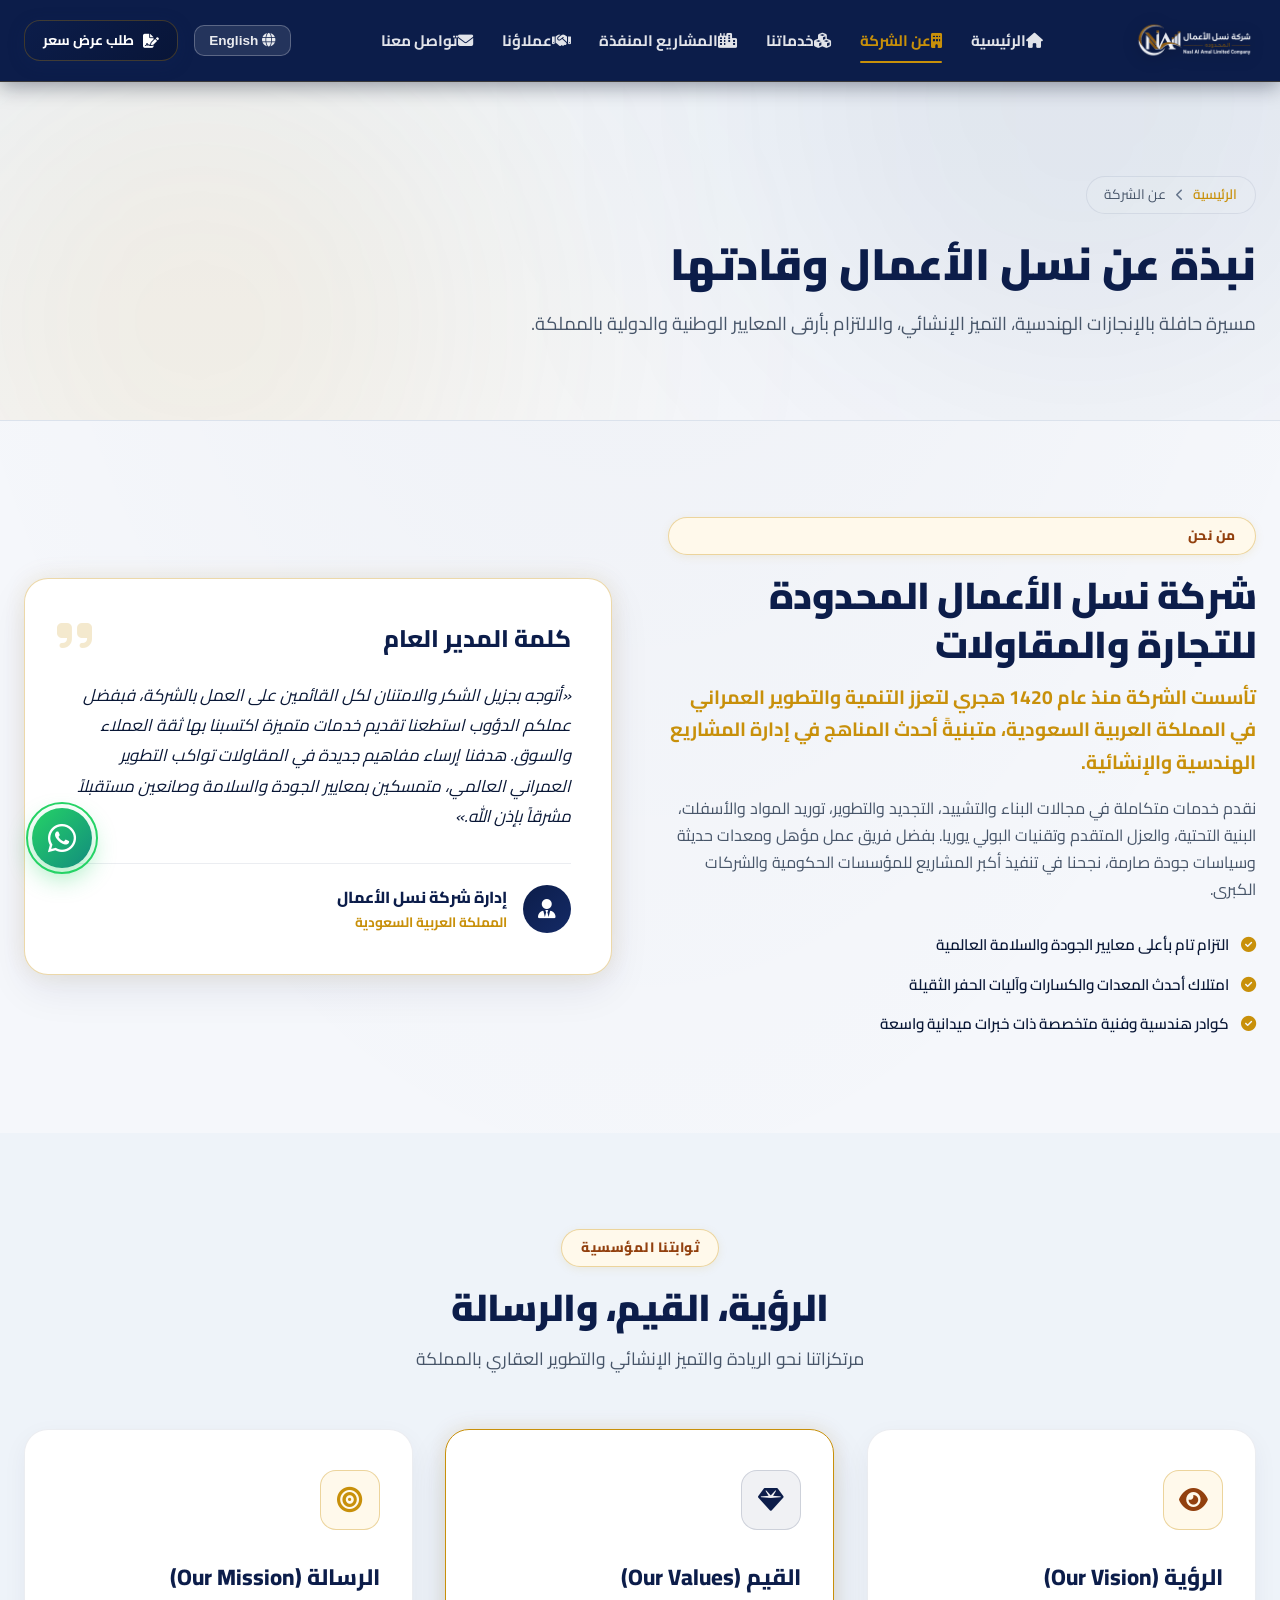
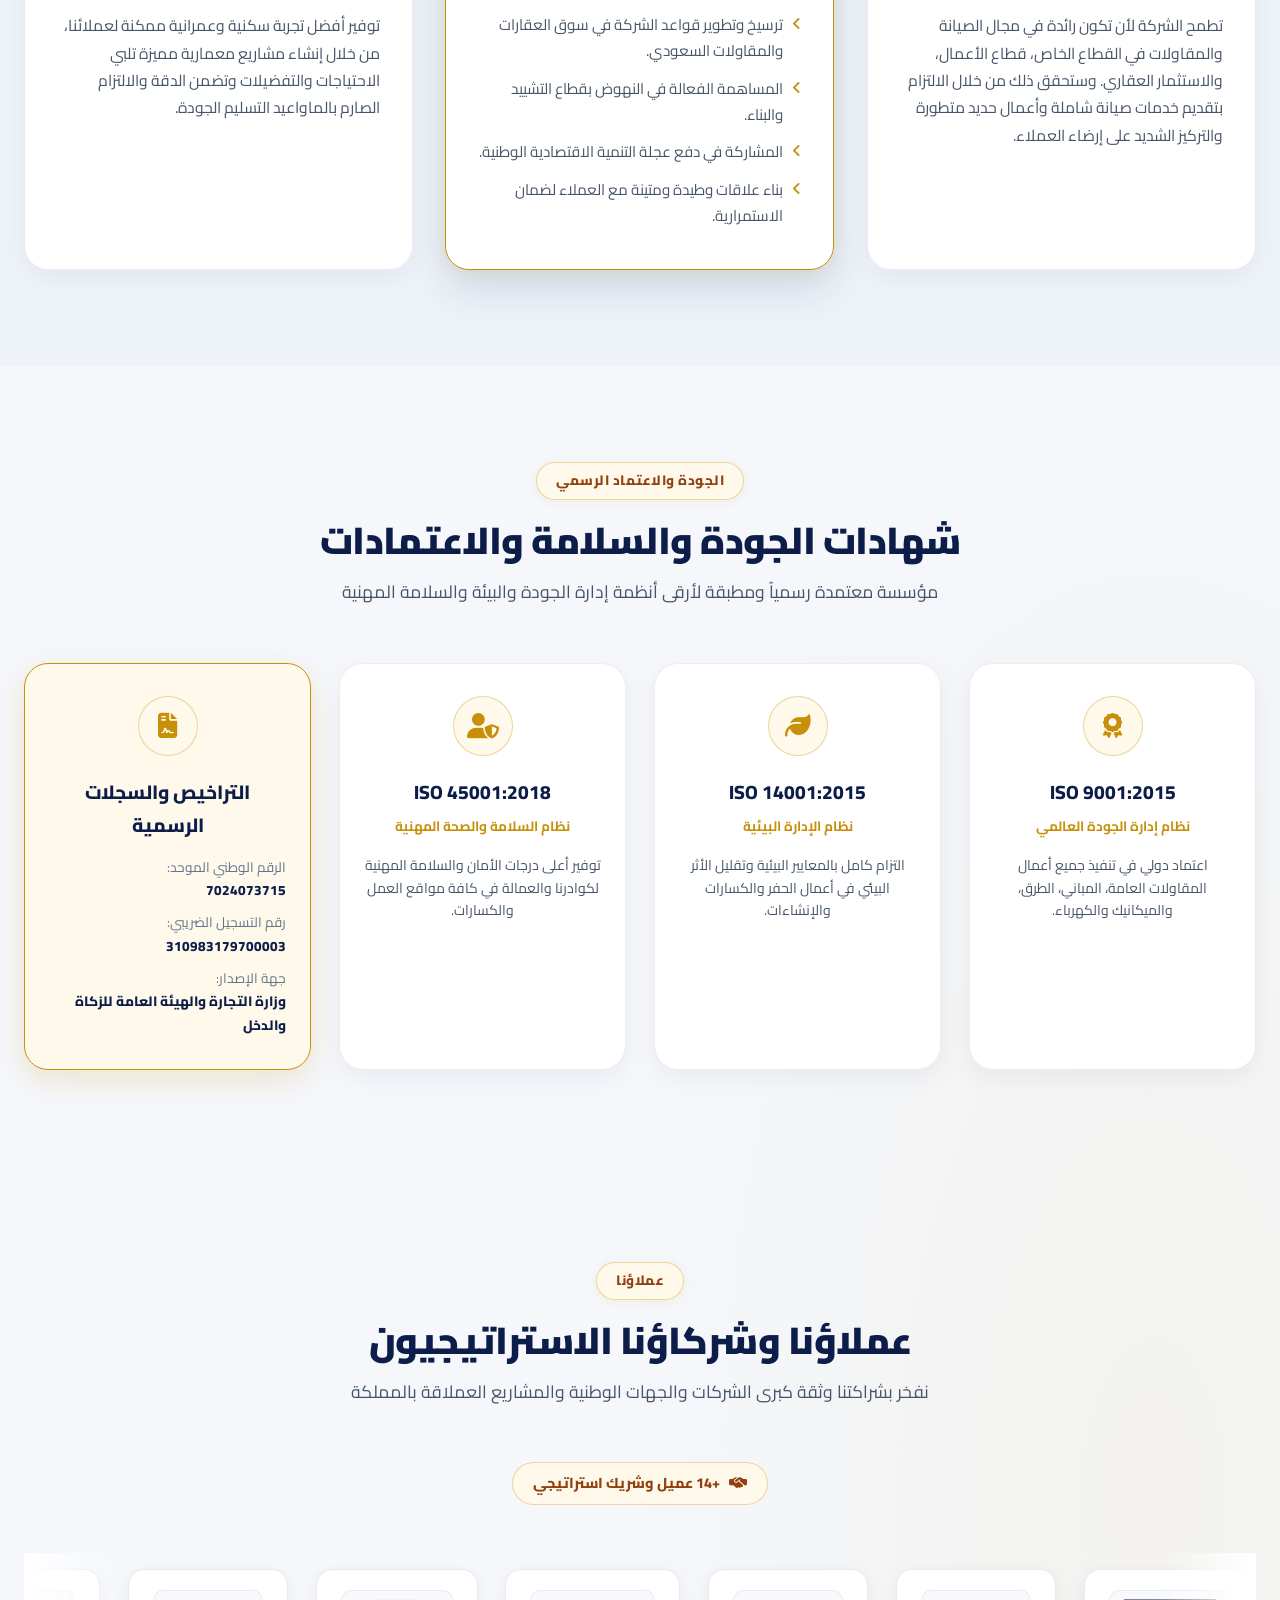
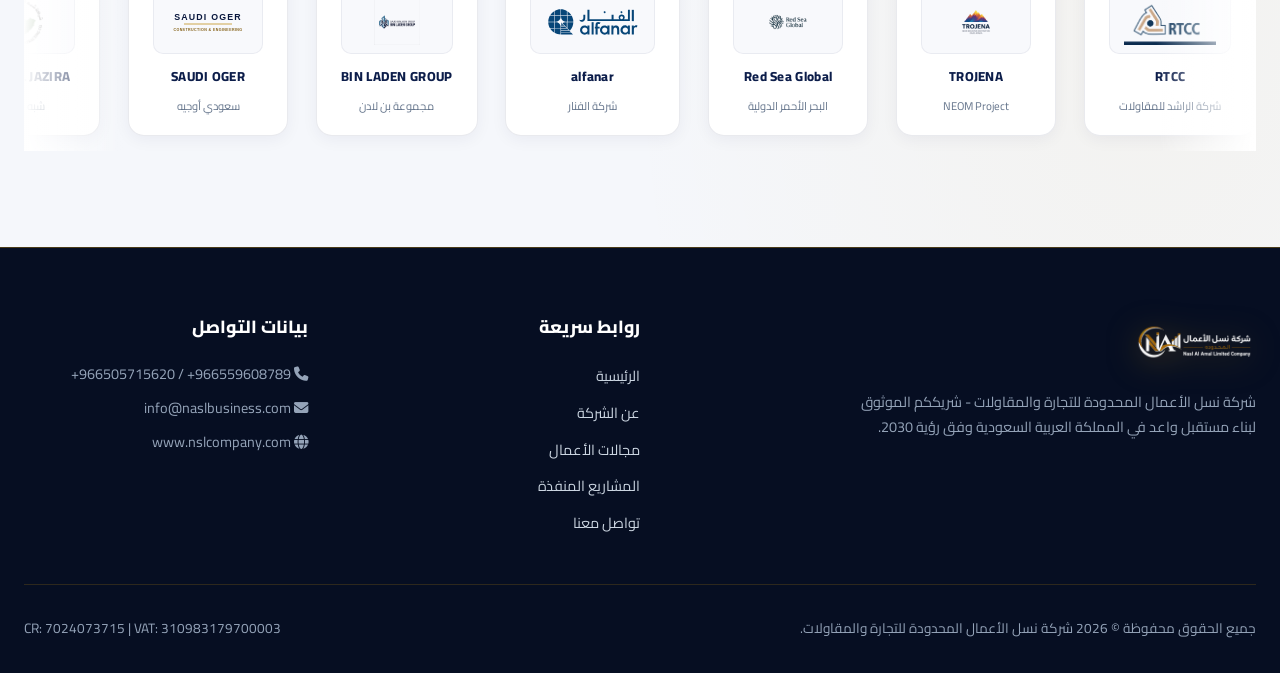
==== about.html @ 1a8807d1 "Fix mobile menu blur issue with crystal-clear high contrast solid Royal Navy theme" ====
﻿<!DOCTYPE html>
<html lang="ar" dir="rtl">
<head>
    <meta charset="UTF-8">
    <meta name="viewport" content="width=device-width, initial-scale=1.0">
    <title>عن الشركة والمدير العام | شركة نسل الأعمال المحدودة للتجارة والمقاولات</title>
    <meta name="description" content="تعرّف على شركة نسل الأعمال المحدودة للتجارة والمقاولات، الرؤية والرسالة والقيم وكلمة المدير العام، والاعتمادات الدولية والتراخيص الرسمية بالمملكة.">
    <meta name="keywords" content="نسل الأعمال, عن الشركة, كلمة المدير العام, رؤية 2030, شهادات الآيزو, مقاولات السعودية">
    
    <!-- Google Fonts -->
    <link rel="preconnect" href="https://fonts.googleapis.com">
    <link rel="preconnect" href="https://fonts.gstatic.com" crossorigin>
    <link href="https://fonts.googleapis.com/css2?family=Cairo:wght@300;400;600;700;800;900&family=Outfit:wght@400;600;700;800&display=swap" rel="stylesheet">
    
    <!-- Custom CSS -->
    <link rel="stylesheet" href="styles.css?v=crisp999">
    
    <!-- FontAwesome for Icons -->
    <link rel="stylesheet" href="https://cdnjs.cloudflare.com/ajax/libs/font-awesome/6.4.0/css/all.min.css">
</head>
<body>

    <!-- Header / Navigation Bar -->
    <header class="site-header" id="header">
        <div class="container nav-container">
            <a href="index.html" class="brand-logo" aria-label="شركة نسل الأعمال المحدودة">
                <img src="logo.png?v=3" alt="شركة نسل الأعمال المحدودة" class="site-logo-img">
            </a>

            <nav class="main-nav" id="mainNav">
                <div class="mobile-nav-header">
                    <div class="mobile-nav-brand">
                        <img src="logo.png?v=3" alt="نسل الأعمال" class="mobile-nav-logo">
                        <div class="mobile-brand-text">
                            <span class="mobile-brand-name">نسل الأعمال</span>
                            <span class="mobile-brand-sub">للتجارة والمقاولات</span>
                        </div>
                    </div>
                    <button class="mobile-nav-close" id="mobileNavClose" aria-label="Close Menu">
                        <i class="fa-solid fa-xmark"></i>
                    </button>
                </div>

                <ul>
                    <li><a href="index.html" class="nav-link"><i class="fa-solid fa-house nav-icon"></i><span class="nav-text" data-ar="الرئيسية" data-en="Home">الرئيسية</span></a></li>
                    <li><a href="about.html" class="nav-link active"><i class="fa-solid fa-building nav-icon"></i><span class="nav-text" data-ar="عن الشركة" data-en="About Us">عن الشركة</span></a></li>
                    <li><a href="services.html" class="nav-link"><i class="fa-solid fa-cubes nav-icon"></i><span class="nav-text" data-ar="خدماتنا" data-en="Services">خدماتنا</span></a></li>
                    <li><a href="projects.html" class="nav-link"><i class="fa-solid fa-city nav-icon"></i><span class="nav-text" data-ar="المشاريع المنفذة" data-en="Projects">المشاريع المنفذة</span></a></li>
                    <li><a href="index.html#partners" class="nav-link"><i class="fa-solid fa-handshake nav-icon"></i><span class="nav-text" data-ar="عملاؤنا" data-en="Our Clients">عملاؤنا</span></a></li>
                    <li><a href="contact.html" class="nav-link"><i class="fa-solid fa-envelope nav-icon"></i><span class="nav-text" data-ar="تواصل معنا" data-en="Contact Us">تواصل معنا</span></a></li>
                </ul>

                <div class="mobile-nav-footer">
                    <a href="contact.html" class="btn btn-gold btn-block btn-glow">
                        <i class="fa-solid fa-file-signature"></i> <span data-ar="طلب عرض سعر" data-en="Request Quote">طلب عرض سعر</span>
                    </a>
                    <div class="mobile-nav-contact">
                        <a href="https://api.whatsapp.com/send?phone=966505715620" target="_blank" rel="noopener noreferrer" dir="ltr">
                            <i class="fa-brands fa-whatsapp"></i> +966505715620
                        </a>
                    </div>
                </div>
            </nav>

            <div class="header-actions">
                <button class="lang-toggle-btn" id="langToggle" aria-label="Toggle Language">
                    <i class="fa-solid me-1 fa-globe"></i> <span id="langText">English</span>
                </button>
                <a href="contact.html" class="btn btn-primary btn-sm btn-glow header-quote-btn" data-ar="طلب عرض سعر" data-en="Request Quote">
                    <i class="fa-solid fa-file-signature"></i> <span>طلب عرض سعر</span>
                </a>
                <button class="mobile-toggle" id="mobileToggle" aria-label="Open Menu">
                    <i class="fa-solid fa-bars"></i>
                </button>
            </div>
        </div>
    </header>

    <!-- Subpage Hero Banner -->
    <section class="page-banner">
        <div class="page-banner-bg">
            <div class="page-banner-glow page-banner-glow-1"></div>
            <div class="page-banner-glow page-banner-glow-2"></div>
        </div>
        <div class="container page-banner-content">
            <div class="breadcrumb">
                <a href="index.html" data-ar="الرئيسية" data-en="Home">الرئيسية</a>
                <span class="breadcrumb-separator"><i class="fa-solid fa-chevron-left"></i></span>
                <span data-ar="عن الشركة" data-en="About Us">عن الشركة</span>
            </div>
            <h1 class="page-title" data-ar="نبذة عن نسل الأعمال وقادتها" data-en="About NASL Business & Leadership">
                نبذة عن نسل الأعمال وقادتها
            </h1>
            <p class="page-subtitle" data-ar="مسيرة حافلة بالإنجازات الهندسية، التميز الإنشائي، والالتزام بأرقى المعايير الوطنية والدولية بالمملكة." data-en="A journey of engineering milestones, structural excellence, and commitment to premier Saudi national standards.">
                مسيرة حافلة بالإنجازات الهندسية، التميز الإنشائي، والالتزام بأرقى المعايير الوطنية والدولية بالمملكة.
            </p>
        </div>
    </section>

    <!-- About Section & GM Word -->
    <section class="about-section section-padding">
        <div class="container">
            <div class="grid-2-col">
                <div class="about-text-content">
                    <div class="section-tag" data-ar="من نحن" data-en="About Us">من نحن</div>
                    <h2 class="section-title" data-ar="شركة نسل الأعمال المحدودة للتجارة والمقاولات" data-en="NASL Business Company for Trading & Contracting Ltd">
                        شركة نسل الأعمال المحدودة للتجارة والمقاولات
                    </h2>
                    <p class="lead-text" data-ar="تأسست الشركة منذ عام 1420 هجري لتعزز التنمية والتطوير العمراني في المملكة العربية السعودية، متبنيةً أحدث المناهج في إدارة المشاريع الهندسية والإنشائية." data-en="Established in 1420 AH (1999 G) to propel urban development across Saudi Arabia, adopting modern methodologies in managing complex engineering and construction projects.">
                        تأسست الشركة منذ عام 1420 هجري لتعزز التنمية والتطوير العمراني في المملكة العربية السعودية، متبنيةً أحدث المناهج في إدارة المشاريع الهندسية والإنشائية.
                    </p>
                    <p class="body-text" data-ar="نقدم خدمات متكاملة في مجالات البناء والتشييد، التجديد والتطوير، توريد المواد والأسفلت، البنية التحتية، والعزل المتقدم وتقنيات البولي يوريا. بفضل فريق عمل مؤهل ومعدات حديثة وسياسات جودة صارمة، نجحنا في تنفيذ أكبر المشاريع للمؤسسات الحكومية والشركات الكبرى." data-en="We provide comprehensive services spanning general contracting, infrastructure development, raw material supply, asphalt and road paving, advanced waterproofing with polyurea, and steel structure installations, powered by highly trained staff and modern equipment.">
                        نقدم خدمات متكاملة في مجالات البناء والتشييد، التجديد والتطوير، توريد المواد والأسفلت، البنية التحتية، والعزل المتقدم وتقنيات البولي يوريا. بفضل فريق عمل مؤهل ومعدات حديثة وسياسات جودة صارمة، نجحنا في تنفيذ أكبر المشاريع للمؤسسات الحكومية والشركات الكبرى.
                    </p>

                    <div class="feature-bullets">
                        <div class="bullet-item">
                            <i class="fa-solid fa-circle-check"></i>
                            <span data-ar="التزام تام بأعلى معايير الجودة والسلامة العالمية" data-en="Uncompromising Commitment to International Quality & Safety">التزام تام بأعلى معايير الجودة والسلامة العالمية</span>
                        </div>
                        <div class="bullet-item">
                            <i class="fa-solid fa-circle-check"></i>
                            <span data-ar="امتلاك أحدث المعدات والكسارات وآليات الحفر الثقيلة" data-en="Owned Fleet of Heavy Equipment & Stone Crushers">امتلاك أحدث المعدات والكسارات وآليات الحفر الثقيلة</span>
                        </div>
                        <div class="bullet-item">
                            <i class="fa-solid fa-circle-check"></i>
                            <span data-ar="كوادر هندسية وفنية متخصصة ذات خبرات ميدانية واسعة" data-en="Specialized Engineering & Technical Personnel">كوادر هندسية وفنية متخصصة ذات خبرات ميدانية واسعة</span>
                        </div>
                    </div>
                </div>

                <!-- General Manager Quote Card -->
                <div class="gm-card-wrapper">
                    <div class="gm-card">
                        <div class="quote-icon"><i class="fa-solid fa-quote-right"></i></div>
                        <h3 class="gm-card-title" data-ar="كلمة المدير العام" data-en="General Manager Message">كلمة المدير العام</h3>
                        <p class="gm-quote-text" data-ar="«أتوجه بجزيل الشكر والامتنان لكل القائمين على العمل بالشركة، فبفضل عملكم الدؤوب استطعنا تقديم خدمات متميزة اكتسبنا بها ثقة العملاء والسوق. هدفنا إرساء مفاهيم جديدة في المقاولات تواكب التطوير العمراني العالمي، متمسكين بمعايير الجودة والسلامة وصانعين مستقبلاً مشرقاً بإذن الله.»" data-en="“My sincere gratitude goes to our dedicated team. Through relentless hard work and continuous enhancement, we earned market trust. Our goal is to establish new standards in contracting that align with global urban evolution while upholding safety and quality.”">
                            «أتوجه بجزيل الشكر والامتنان لكل القائمين على العمل بالشركة، فبفضل عملكم الدؤوب استطعنا تقديم خدمات متميزة اكتسبنا بها ثقة العملاء والسوق. هدفنا إرساء مفاهيم جديدة في المقاولات تواكب التطوير العمراني العالمي، متمسكين بمعايير الجودة والسلامة وصانعين مستقبلاً مشرقاً بإذن الله.»
                        </p>
                        <div class="gm-footer">
                            <div class="gm-avatar"><i class="fa-solid fa-user-tie"></i></div>
                            <div class="gm-details">
                                <span class="gm-name" data-ar="إدارة شركة نسل الأعمال" data-en="Management of NASL Business Co.">إدارة شركة نسل الأعمال</span>
                                <span class="gm-role" data-ar="المملكة العربية السعودية" data-en="Kingdom of Saudi Arabia">المملكة العربية السعودية</span>
                            </div>
                        </div>
                    </div>
                </div>
            </div>
        </div>
    </section>

    <!-- Vision, Values & Mission Section -->
    <section class="vvm-section section-padding dark-bg" id="vision">
        <div class="container">
            <div class="section-header text-center">
                <div class="section-tag" data-ar="ثوابتنا المؤسسية" data-en="Corporate Pillars">ثوابتنا المؤسسية</div>
                <h2 class="section-title light" data-ar="الرؤية، القيم، والرسالة" data-en="Vision, Values & Mission">الرؤية، القيم، والرسالة</h2>
                <p class="section-subtitle light" data-ar="مرتكزاتنا نحو الريادة والتميز الإنشائي والتطوير العقاري بالمملكة" data-en="Our foundations towards contracting leadership and sustainable Saudi real estate development">مرتكزاتنا نحو الريادة والتميز الإنشائي والتطوير العقاري بالمملكة</p>
            </div>

            <div class="vvm-grid">
                <!-- Vision Card -->
                <div class="vvm-card">
                    <div class="vvm-badge vision-badge-bg"><i class="fa-solid fa-eye"></i></div>
                    <h3 class="vvm-title" data-ar="الرؤية (Our Vision)" data-en="Our Vision">الرؤية (Our Vision)</h3>
                    <p class="vvm-desc" data-ar="تطمح الشركة لأن تكون رائدة في مجال الصيانة والمقاولات في القطاع الخاص، قطاع الأعمال، والاستثمار العقاري. وستحقق ذلك من خلال الالتزام بتقديم خدمات صيانة شاملة وأعمال حديد متطورة والتركيز الشديد على إرضاء العملاء." data-en="To be a premier leader in maintenance, general contracting, and real estate investment across private and corporate sectors, driven by top-tier quality and absolute client satisfaction.">
                        تطمح الشركة لأن تكون رائدة في مجال الصيانة والمقاولات في القطاع الخاص، قطاع الأعمال، والاستثمار العقاري. وستحقق ذلك من خلال الالتزام بتقديم خدمات صيانة شاملة وأعمال حديد متطورة والتركيز الشديد على إرضاء العملاء.
                    </p>
                </div>

                <!-- Values Card -->
                <div class="vvm-card active-card">
                    <div class="vvm-badge values-badge-bg"><i class="fa-solid fa-gem"></i></div>
                    <h3 class="vvm-title" data-ar="القيم (Our Values)" data-en="Our Values">القيم (Our Values)</h3>
                    <ul class="vvm-list">
                        <li><i class="fa-solid fa-angle-left"></i> <span data-ar="ترسيخ وتطوير قواعد الشركة في سوق العقارات والمقاولات السعودي." data-en="Consolidating leadership in the Saudi market.">ترسيخ وتطوير قواعد الشركة في سوق العقارات والمقاولات السعودي.</span></li>
                        <li><i class="fa-solid fa-angle-left"></i> <span data-ar="المساهمة الفعالة في النهوض بقطاع التشييد والبناء." data-en="Advancing national construction standards.">المساهمة الفعالة في النهوض بقطاع التشييد والبناء.</span></li>
                        <li><i class="fa-solid fa-angle-left"></i> <span data-ar="المشاركة في دفع عجلة التنمية الاقتصادية الوطنية." data-en="Driving national economic prosperity.">المشاركة في دفع عجلة التنمية الاقتصادية الوطنية.</span></li>
                        <li><i class="fa-solid fa-angle-left"></i> <span data-ar="بناء علاقات وطيدة ومتينة مع العملاء لضمان الاستمرارية." data-en="Forging lasting customer partnerships.">بناء علاقات وطيدة ومتينة مع العملاء لضمان الاستمرارية.</span></li>
                    </ul>
                </div>

                <!-- Mission Card -->
                <div class="vvm-card">
                    <div class="vvm-badge mission-badge-bg"><i class="fa-solid fa-bullseye"></i></div>
                    <h3 class="vvm-title" data-ar="الرسالة (Our Mission)" data-en="Our Mission">الرسالة (Our Mission)</h3>
                    <p class="vvm-desc" data-ar="توفير أفضل تجربة سكنية وعمرانية ممكنة لعملائنا، من خلال إنشاء مشاريع معمارية مميزة تلبي الاحتياجات والتفضيلات وتضمن الدقة والالتزام الصارم بالماواعيد التسليم الجودة." data-en="To deliver exceptional architectural & construction projects that exceed expectations, crafted through precision, architectural distinction, and punctual delivery.">
                        توفير أفضل تجربة سكنية وعمرانية ممكنة لعملائنا، من خلال إنشاء مشاريع معمارية مميزة تلبي الاحتياجات والتفضيلات وتضمن الدقة والالتزام الصارم بالماواعيد التسليم الجودة.
                    </p>
                </div>
            </div>
        </div>
    </section>

    <!-- Certifications Section -->
    <section class="certs-section section-padding" id="certs">
        <div class="container">
            <div class="section-header text-center">
                <div class="section-tag" data-ar="الجودة والاعتماد الرسمي" data-en="Quality & Compliance">الجودة والاعتماد الرسمي</div>
                <h2 class="section-title" data-ar="شهادات الجودة والسلامة والاعتمادات" data-en="ISO Certifications & Commercial Licensing">شهادات الجودة والسلامة والاعتمادات</h2>
                <p class="section-subtitle" data-ar="مؤسسة معتمدة رسمياً ومطبقة لأرقى أنظمة إدارة الجودة والبيئة والسلامة المهنية" data-en="Fully accredited with triple ISO standards and Ministry of Commerce commercial registrations">مؤسسة معتمدة رسمياً ومطبقة لأرقى أنظمة إدارة الجودة والبيئة والسلامة المهنية</p>
            </div>

            <div class="certs-grid">
                <!-- ISO 9001 -->
                <div class="cert-card">
                    <div class="cert-icon"><i class="fa-solid fa-award"></i></div>
                    <h3 class="cert-title">ISO 9001:2015</h3>
                    <p class="cert-subtitle" data-ar="نظام إدارة الجودة العالمي" data-en="Quality Management System">نظام إدارة الجودة العالمي</p>
                    <div class="cert-meta" data-ar="اعتماد دولي في تنفيذ جميع أعمال المقاولات العامة، المباني، الطرق، والميكانيك والكهرباء." data-en="International accreditation for general contracting, building, roads, and MEP operations.">
                        اعتماد دولي في تنفيذ جميع أعمال المقاولات العامة، المباني، الطرق، والميكانيك والكهرباء.
                    </div>
                </div>

                <!-- ISO 14001 -->
                <div class="cert-card">
                    <div class="cert-icon"><i class="fa-solid fa-leaf"></i></div>
                    <h3 class="cert-title">ISO 14001:2015</h3>
                    <p class="cert-subtitle" data-ar="نظام الإدارة البيئية" data-en="Environmental Management System">نظام الإدارة البيئية</p>
                    <div class="cert-meta" data-ar="التزام كامل بالمعايير البيئية وتقليل الأثر البيئي في أعمال الحفر والكسارات والإنشاءات." data-en="Full adherence to environmental protection standards during crushing, excavation, and building.">
                        التزام كامل بالمعايير البيئية وتقليل الأثر البيئي في أعمال الحفر والكسارات والإنشاءات.
                    </div>
                </div>

                <!-- ISO 45001 -->
                <div class="cert-card">
                    <div class="cert-icon"><i class="fa-solid fa-user-shield"></i></div>
                    <h3 class="cert-title">ISO 45001:2018</h3>
                    <p class="cert-subtitle" data-ar="نظام السلامة والصحة المهنية" data-en="Occupational Health & Safety">نظام السلامة والصحة المهنية</p>
                    <div class="cert-meta" data-ar="توفير أعلى درجات الأمان والسلامة المهنية لكوادرنا والعمالة في كافة مواقع العمل والكسارات." data-en="Ensuring paramount safety protocols for personnel across job sites and heavy machinery.">
                        توفير أعلى درجات الأمان والسلامة المهنية لكوادرنا والعمالة في كافة مواقع العمل والكسارات.
                    </div>
                </div>

                <!-- Legal Licenses -->
                <div class="cert-card highlight-cert">
                    <div class="cert-icon"><i class="fa-solid fa-file-contract"></i></div>
                    <h3 class="cert-title" data-ar="التراخيص والسجلات الرسمية" data-en="Commercial Registration & VAT">التراخيص والسجلات الرسمية</h3>
                    <div class="legal-details">
                        <div class="legal-item">
                            <span class="legal-label" data-ar="الرقم الوطني الموحد:" data-en="Unified CR No:">الرقم الوطني الموحد:</span>
                            <span class="legal-val">7024073715</span>
                        </div>
                        <div class="legal-item">
                            <span class="legal-label" data-ar="رقم التسجيل الضريبي:" data-en="VAT Reg No:">رقم التسجيل الضريبي:</span>
                            <span class="legal-val">310983179700003</span>
                        </div>
                        <div class="legal-item">
                            <span class="legal-label" data-ar="جهة الإصدار:" data-en="Authority:">جهة الإصدار:</span>
                            <span class="legal-val" data-ar="وزارة التجارة والهيئة العامة للزكاة والدخل" data-en="Ministry of Commerce & ZATCA">وزارة التجارة والهيئة العامة للزكاة والدخل</span>
                        </div>
                    </div>
                </div>
            </div>
        </div>
    </section>

    <!-- Strategic Partners Section -->
    <section class="partners-section section-padding" id="partners">
        <div class="container">
            <div class="section-header text-center">
                <div class="section-tag" data-ar="عملاؤنا" data-en="Our Clients">عملاؤنا</div>
                <h2 class="section-title" data-ar="عملاؤنا وشركاؤنا الاستراتيجيون" data-en="Our Clients & Strategic Partners">عملاؤنا وشركاؤنا الاستراتيجيون</h2>
                <p class="section-subtitle" data-ar="نفخر بشراكتنا وثقة كبرى الشركات والجهات الوطنية والمشاريع العملاقة بالمملكة" data-en="We take pride in our strong partnerships with Saudi Arabia's leading developers and contractors">نفخر بشراكتنا وثقة كبرى الشركات والجهات الوطنية والمشاريع العملاقة بالمملكة</p>
            </div>

            <div class="clients-count-badge">
                <i class="fa-solid fa-handshake-simple"></i>
                <span data-ar="+14 عميل وشريك استراتيجي" data-en="14+ Clients & Strategic Partners">+14 عميل وشريك استراتيجي</span>
            </div>

            <!-- Infinite Marquee Ticker -->
            <div class="partners-marquee-wrapper">
                <div class="partners-marquee-track" id="partnersMarqueeAbout">
                    <!-- === SET 1 (original) === -->
                    <!-- RTCC - Al Rashed Trading & Contracting -->
                    <div class="partner-card">
                        <div class="partner-logo-wrap">
                            <img src="logos/rtcc.png" alt="RTCC" class="partner-logo" onerror="this.outerHTML='<span class=\'partner-logo-abbr\'>RTCC</span>'">
                        </div>
                        <div class="partner-name">RTCC</div>
                        <div class="partner-sub">شركة الراشد للمقاولات</div>
                    </div>
                    <div class="partner-card">
                        <div class="partner-logo-wrap">
                            <img src="logos/trojena.png" alt="TROJENA" class="partner-logo" onerror="this.outerHTML='<span class=\'partner-logo-abbr\'>TROJENA</span>'">
                        </div>
                        <div class="partner-name">TROJENA</div>
                        <div class="partner-sub">NEOM Project</div>
                    </div>

                    <div class="partner-card">
                        <div class="partner-logo-wrap">
                            <img src="logos/red-sea-global.png" alt="Red Sea Global" class="partner-logo" onerror="this.outerHTML='<span class=\'partner-logo-abbr\'>Red Sea Global</span>'">
                        </div>
                        <div class="partner-name">Red Sea Global</div>
                        <div class="partner-sub">البحر الأحمر الدولية</div>
                    </div>
                    <div class="partner-card">
                        <div class="partner-logo-wrap">
                            <img src="logos/alfanar.svg" alt="alfanar" class="partner-logo" onerror="this.outerHTML='<span class=\'partner-logo-abbr\'>alfanar</span>'">
                        </div>
                        <div class="partner-name">alfanar</div>
                        <div class="partner-sub">شركة الفنار</div>
                    </div>
                    <div class="partner-card">
                        <div class="partner-logo-wrap">
                            <img src="logos/bin-laden.png" alt="BIN LADEN GROUP" class="partner-logo" onerror="this.outerHTML='<span class=\'partner-logo-abbr\'>BIN LADEN GROUP</span>'">
                        </div>
                        <div class="partner-name">BIN LADEN GROUP</div>
                        <div class="partner-sub">مجموعة بن لادن</div>
                    </div>
                    <div class="partner-card">
                        <div class="partner-logo-wrap">
                            <img src="logos/saudi-oger.svg" alt="SAUDI OGER" class="partner-logo" onerror="this.outerHTML='<span class=\'partner-logo-abbr\'>SAUDI OGER</span>'">
                        </div>
                        <div class="partner-name">SAUDI OGER</div>
                        <div class="partner-sub">سعودي أوجيه</div>
                    </div>
                    <div class="partner-card">
                        <div class="partner-logo-wrap">
                            <img src="logos/shibh-al-jazira.png" alt="SHIBH AL JAZIRA" class="partner-logo" onerror="this.outerHTML='<span class=\'partner-logo-abbr\'>SAJCO</span>'">
                        </div>
                        <div class="partner-name">SHIBH AL JAZIRA</div>
                        <div class="partner-sub">شبه الجزيرة</div>
                    </div>
                    <div class="partner-card">
                        <div class="partner-logo-wrap">
                            <img src="logos/national-paints.png" alt="NATIONAL PAINTS" class="partner-logo" onerror="this.outerHTML='<span class=\'partner-logo-abbr\'>NATIONAL PAINTS</span>'">
                        </div>
                        <div class="partner-name">NATIONAL PAINTS</div>
                        <div class="partner-sub">دهانات الوطنية</div>
                    </div>
                    <div class="partner-card">
                        <div class="partner-logo-wrap">
                            <img src="logos/salco.svg" alt="SALCO" class="partner-logo" onerror="this.outerHTML='<span class=\'partner-logo-abbr\'>SALCO</span>'">
                        </div>
                        <div class="partner-name">SALCO</div>
                        <div class="partner-sub">شركة سالكو</div>
                    </div>
                    <div class="partner-card">
                        <div class="partner-logo-wrap">
                            <img src="logos/chec.png" alt="CHEC CHINA" class="partner-logo" onerror="this.outerHTML='<span class=\'partner-logo-abbr\'>CHEC</span>'">
                        </div>
                        <div class="partner-name">CHEC CHINA</div>
                        <div class="partner-sub">الشركة الصينية</div>
                    </div>
                    <div class="partner-card">
                        <div class="partner-logo-wrap">
                            <img src="logos/batco.png" alt="BATCO GROUP" class="partner-logo" onerror="this.outerHTML='<span class=\'partner-logo-abbr\'>BATCO</span>'">
                        </div>
                        <div class="partner-name">BATCO GROUP</div>
                        <div class="partner-sub">مجموعة باتكو</div>
                    </div>
                    <div class="partner-card">
                        <div class="partner-logo-wrap">
                            <img src="logos/first-fix.svg" alt="FIRST FIX" class="partner-logo" onerror="this.outerHTML='<span class=\'partner-logo-abbr\'>FIRST FIX</span>'">
                        </div>
                        <div class="partner-name">FIRST FIX</div>
                        <div class="partner-sub">فرست فكس</div>
                    </div>
                    <div class="partner-card">
                        <div class="partner-logo-wrap">
                            <img src="logos/al-mulhem.png" alt="AL MULHEM" class="partner-logo" onerror="this.outerHTML='<span class=\'partner-logo-abbr\'>AL MULHEM</span>'">
                        </div>
                        <div class="partner-name">AL MULHEM</div>
                        <div class="partner-sub">شركة الملحم</div>
                    </div>

                    <!-- === SET 2 (duplicate for seamless infinite loop) === -->
                    <!-- RTCC - Al Rashed Trading & Contracting -->
                    <div class="partner-card">
                        <div class="partner-logo-wrap">
                            <img src="logos/rtcc.png" alt="RTCC" class="partner-logo" onerror="this.outerHTML='<span class=\'partner-logo-abbr\'>RTCC</span>'">
                        </div>
                        <div class="partner-name">RTCC</div>
                        <div class="partner-sub">شركة الراشد للمقاولات</div>
                    </div>
                    <div class="partner-card">
                        <div class="partner-logo-wrap">
                            <img src="logos/trojena.png" alt="TROJENA" class="partner-logo" onerror="this.outerHTML='<span class=\'partner-logo-abbr\'>TROJENA</span>'">
                        </div>
                        <div class="partner-name">TROJENA</div>
                        <div class="partner-sub">NEOM Project</div>
                    </div>

                    <div class="partner-card">
                        <div class="partner-logo-wrap">
                            <img src="logos/red-sea-global.png" alt="Red Sea Global" class="partner-logo" onerror="this.outerHTML='<span class=\'partner-logo-abbr\'>Red Sea Global</span>'">
                        </div>
                        <div class="partner-name">Red Sea Global</div>
                        <div class="partner-sub">البحر الأحمر الدولية</div>
                    </div>
                    <div class="partner-card">
                        <div class="partner-logo-wrap">
                            <img src="logos/alfanar.svg" alt="alfanar" class="partner-logo" onerror="this.outerHTML='<span class=\'partner-logo-abbr\'>alfanar</span>'">
                        </div>
                        <div class="partner-name">alfanar</div>
                        <div class="partner-sub">شركة الفنار</div>
                    </div>
                    <div class="partner-card">
                        <div class="partner-logo-wrap">
                            <img src="logos/bin-laden.png" alt="BIN LADEN GROUP" class="partner-logo" onerror="this.outerHTML='<span class=\'partner-logo-abbr\'>BIN LADEN GROUP</span>'">
                        </div>
                        <div class="partner-name">BIN LADEN GROUP</div>
                        <div class="partner-sub">مجموعة بن لادن</div>
                    </div>
                    <div class="partner-card">
                        <div class="partner-logo-wrap">
                            <img src="logos/saudi-oger.svg" alt="SAUDI OGER" class="partner-logo" onerror="this.outerHTML='<span class=\'partner-logo-abbr\'>SAUDI OGER</span>'">
                        </div>
                        <div class="partner-name">SAUDI OGER</div>
                        <div class="partner-sub">سعودي أوجيه</div>
                    </div>
                    <div class="partner-card">
                        <div class="partner-logo-wrap">
                            <img src="logos/shibh-al-jazira.png" alt="SHIBH AL JAZIRA" class="partner-logo" onerror="this.outerHTML='<span class=\'partner-logo-abbr\'>SAJCO</span>'">
                        </div>
                        <div class="partner-name">SHIBH AL JAZIRA</div>
                        <div class="partner-sub">شبه الجزيرة</div>
                    </div>
                    <div class="partner-card">
                        <div class="partner-logo-wrap">
                            <img src="logos/national-paints.png" alt="NATIONAL PAINTS" class="partner-logo" onerror="this.outerHTML='<span class=\'partner-logo-abbr\'>NATIONAL PAINTS</span>'">
                        </div>
                        <div class="partner-name">NATIONAL PAINTS</div>
                        <div class="partner-sub">دهانات الوطنية</div>
                    </div>
                    <div class="partner-card">
                        <div class="partner-logo-wrap">
                            <img src="logos/salco.svg" alt="SALCO" class="partner-logo" onerror="this.outerHTML='<span class=\'partner-logo-abbr\'>SALCO</span>'">
                        </div>
                        <div class="partner-name">SALCO</div>
                        <div class="partner-sub">شركة سالكو</div>
                    </div>
                    <div class="partner-card">
                        <div class="partner-logo-wrap">
                            <img src="logos/chec.png" alt="CHEC CHINA" class="partner-logo" onerror="this.outerHTML='<span class=\'partner-logo-abbr\'>CHEC</span>'">
                        </div>
                        <div class="partner-name">CHEC CHINA</div>
                        <div class="partner-sub">الشركة الصينية</div>
                    </div>
                    <div class="partner-card">
                        <div class="partner-logo-wrap">
                            <img src="logos/batco.png" alt="BATCO GROUP" class="partner-logo" onerror="this.outerHTML='<span class=\'partner-logo-abbr\'>BATCO</span>'">
                        </div>
                        <div class="partner-name">BATCO GROUP</div>
                        <div class="partner-sub">مجموعة باتكو</div>
                    </div>
                    <div class="partner-card">
                        <div class="partner-logo-wrap">
                            <img src="logos/first-fix.svg" alt="FIRST FIX" class="partner-logo" onerror="this.outerHTML='<span class=\'partner-logo-abbr\'>FIRST FIX</span>'">
                        </div>
                        <div class="partner-name">FIRST FIX</div>
                        <div class="partner-sub">فرست فكس</div>
                    </div>
                    <div class="partner-card">
                        <div class="partner-logo-wrap">
                            <img src="logos/al-mulhem.png" alt="AL MULHEM" class="partner-logo" onerror="this.outerHTML='<span class=\'partner-logo-abbr\'>AL MULHEM</span>'">
                        </div>
                        <div class="partner-name">AL MULHEM</div>
                        <div class="partner-sub">شركة الملحم</div>
                    </div>
                </div>
            </div>
        </div>
    </section>


    <!-- Footer -->
    <footer class="site-footer">
        <div class="container">
            <div class="footer-top">
                <div class="footer-brand">
                    <a href="index.html" class="brand-logo mb-3" aria-label="شركة نسل الأعمال المحدودة">
                        <img src="logo.png?v=3" alt="شركة نسل الأعمال المحدودة" class="site-logo-img">
                    </a>
                    <p class="footer-desc" data-ar="شركة نسل الأعمال المحدودة للتجارة والمقاولات - شريككم الموثوق لبناء مستقبل واعد في المملكة العربية السعودية وفق رؤية 2030." data-en="NASL Business Company Ltd - Your trusted partner in building Saudi Arabia's future under Vision 2030.">
                        شركة نسل الأعمال المحدودة للتجارة والمقاولات - شريككم الموثوق لبناء مستقبل واعد في المملكة العربية السعودية وفق رؤية 2030.
                    </p>
                </div>

                <div class="footer-links">
                    <h4 data-ar="روابط سريعة" data-en="Quick Links">روابط سريعة</h4>
                    <ul>
                        <li><a href="index.html" data-ar="الرئيسية" data-en="Home">الرئيسية</a></li>
                        <li><a href="about.html" data-ar="عن الشركة" data-en="About Us">عن الشركة</a></li>
                        <li><a href="services.html" data-ar="مجالات الأعمال" data-en="Services">مجالات الأعمال</a></li>

                        <li><a href="projects.html" data-ar="المشاريع المنفذة" data-en="Projects">المشاريع المنفذة</a></li>
                        <li><a href="contact.html" data-ar="تواصل معنا" data-en="Contact Us">تواصل معنا</a></li>
                    </ul>
                </div>

                <div class="footer-contact">
                    <h4 data-ar="بيانات التواصل" data-en="Contact Detail">بيانات التواصل</h4>
                    <p><i class="fa-solid fa-phone me-2"></i> <a href="https://api.whatsapp.com/send?phone=966559608789" dir="ltr" target="_blank" rel="noopener noreferrer" style="color: inherit; text-decoration: none;">+966559608789</a> / <a href="https://api.whatsapp.com/send?phone=966505715620" dir="ltr" target="_blank" rel="noopener noreferrer" style="color: inherit; text-decoration: none;">+966505715620</a></p>
                    <p><i class="fa-solid fa-envelope me-2"></i> info@naslbusiness.com</p>
                    <p><i class="fa-solid fa-globe me-2"></i> www.nslcompany.com</p>
                </div>
            </div>

            <div class="footer-bottom">
                <p data-ar="جميع الحقوق محفوظة © 2026 شركة نسل الأعمال المحدودة للتجارة والمقاولات." data-en="All Rights Reserved © 2026 NASL Business Company for Trading & Contracting Ltd.">
                    جميع الحقوق محفوظة © 2026 شركة نسل الأعمال المحدودة للتجارة والمقاولات.
                </p>
                <div class="footer-legal">
                    <span>CR: 7024073715</span> | <span>VAT: 310983179700003</span>
                </div>
            </div>
        </div>
    </footer>

    <!-- Service Detail Modal -->
    <div class="modal-backdrop" id="serviceModal">
        <div class="modal-box">
            <button class="modal-close" onclick="closeServiceModal()"><i class="fa-solid fa-xmark"></i></button>
            <div class="modal-body" id="modalBody"></div>
        </div>
    </div>

    <!-- Floating WhatsApp Direct Chat Button -->
    <div class="whatsapp-float-container">
        <div class="whatsapp-tooltip" data-ar="تواصل مباشر مع الإدارة عبر الواتساب" data-en="Chat Direct with Us on WhatsApp">تواصل مباشر مع الإدارة عبر الواتساب</div>
        <a href="https://api.whatsapp.com/send?phone=966559608789&text=%D9%85%D8%B1%D8%AD%D8%A8%D8%A7%D9%8B%20%D8%B4%D8%B1%D9%83%D8%A9%20%D9%86%D8%B3%D9%84%20%D8%A7%D9%84%D8%A3%D8%B9%D9%85%D8%A7%D9%84%D8%8C%20%D8%A3%D9%88%D8%AF%20%D8%A7%D9%84%D8%A7%D8%B3%D8%AA%D9%81%D8%B3%D8%A7%D8%B1%20%D8%B9%D9%86%20%D8%AE%D8%AF%D9%85%D8%A7%D8%AA%D9%83%D9%85" target="_blank" rel="noopener noreferrer" class="whatsapp-float-btn" aria-label="WhatsApp Chat">
            <i class="fa-brands fa-whatsapp"></i>
            <span class="whatsapp-pulse-ring"></span>
        </a>
    </div>

    <!-- Custom JS -->
    <script src="script.js?v=light19"></script>
</body>
</html>
---- styles.css ----
/* ==========================================================================
   NASL BUSINESS COMPANY - PREMIUM LIGHT DESIGN SYSTEM & STYLESHEET
   Color System: Extracted from Official Logo (Royal Navy, Amber Gold, Pearl White)
   ========================================================================== */

/* --- CSS Variables / Official Logo Color System (Light Theme) --- */
:root {
    /* === BACKGROUNDS — Pearl & Snow Light Atmosphere === */
    --bg-dark: #f5f7fb;                 /* Main page body background */
    --bg-dark-secondary: #ffffff;       /* Pure White section background */
    --bg-dark-card: #ffffff;            /* Crisp White cards */
    --bg-light: #ffffff;
    --bg-light-card: #ffffff;
    --bg-accent-section: #eef3f9;       /* Soft Royal Ice Navy section bg */

    /* === PRIMARY NAVY — Royal Deep Navy from Logo === */
    --primary-navy: #0c1d4a;            /* Deep Royal Navy */
    --primary-navy-hover: #142a66;
    --primary-navy-glow: rgba(12, 29, 74, 0.15);

    /* === LOGO GOLD SYSTEM — Warm Amber-Bronze (exact logo tones) === */
    --accent-gold: #c8900a;             /* Primary logo gold */
    --accent-gold-light: #e5a40c;       /* Bright gold highlight */
    --accent-gold-hover: #b37e06;       /* Mid hover gold */
    --accent-gold-dark: #8a5e04;        /* Deep bronze */
    --accent-gold-glow: rgba(200, 144, 10, 0.25);
    --gold-badge-bg: #fff9eb;           /* Light gold tint for badges */
    --gold-badge-border: rgba(200, 144, 10, 0.35);
    --gold-badge-text: #92400e;         /* High-contrast amber text */
    --gold-gradient: linear-gradient(135deg, #f5c038 0%, #c8900a 50%, #8a5e04 100%);
    --gold-metallic-border: linear-gradient(135deg, rgba(229,164,12,0.4), rgba(200,144,10,0.18), rgba(138,94,4,0.4));
    --gold-shimmer: linear-gradient(90deg, transparent 0%, rgba(200,144,10,0.15) 50%, transparent 100%);

    /* === SILVER & ICE ACCENT === */
    --silver: #64748b;
    --silver-light: #f1f5f9;

    /* === TEXT SYSTEM — High Contrast Light Mode === */
    --text-primary: #091736;            /* Deep Crisp Royal Navy */
    --text-secondary: #475569;          /* Readable Slate Navy */
    --text-muted: #64748b;            /* Soft Muted Grey */
    --text-dark: #071126;

    /* === BORDERS === */
    --border-glass: rgba(12, 29, 74, 0.08);
    --border-gold: rgba(200, 144, 10, 0.28);
    --border-silver: rgba(226, 232, 240, 0.8);

    /* === FONTS === */
    --font-ar: 'Cairo', sans-serif;
    --font-en: 'Outfit', sans-serif;

    /* === RADIUS === */
    --radius-sm: 10px;
    --radius-md: 16px;
    --radius-lg: 24px;
    --radius-full: 9999px;

    /* === SHADOWS — Light Mode Luxury Shadows === */
    --shadow-card: 0 10px 30px -5px rgba(12, 29, 74, 0.08), 0 4px 12px -2px rgba(12, 29, 74, 0.04);
    --shadow-hover: 0 20px 40px -10px rgba(12, 29, 74, 0.15), 0 0 20px rgba(200, 144, 10, 0.2);
    --shadow-glow: 0 8px 30px rgba(200, 144, 10, 0.25);
    --shadow-logo: 0 4px 20px rgba(12, 29, 74, 0.12);

    /* === TRANSITION === */
    --transition: all 0.4s cubic-bezier(0.16, 1, 0.3, 1);
}

/* --- Global Reset & General Styles --- */
*, *::before, *::after {
    box-sizing: border-box;
    margin: 0;
    padding: 0;
}

html {
    scroll-behavior: smooth;
    font-size: 16px;
}

body {
    font-family: var(--font-ar);
    background-color: var(--bg-dark);
    background-image: 
        radial-gradient(ellipse 90% 60% at 50% -10%, rgba(12, 29, 74, 0.04) 0%, transparent 70%),
        radial-gradient(ellipse 70% 50% at 90% 80%, rgba(200, 144, 10, 0.05) 0%, transparent 60%);
    color: var(--text-primary);
    line-height: 1.7;
    overflow-x: hidden;
    direction: rtl;
}

/* English Mode */
body.lang-en {
    direction: ltr;
    font-family: var(--font-en);
}

a {
    color: inherit;
    text-decoration: none;
    transition: var(--transition);
}

ul {
    list-style: none;
}

img {
    max-width: 100%;
    height: auto;
    display: block;
}

/* Layout Container */
.container {
    width: 100%;
    max-width: 1280px;
    margin: 0 auto;
    padding: 0 1.5rem;
}

.section-padding {
    padding: 6rem 0;
}

.dark-bg {
    background-color: #eef3f9;
    position: relative;
}

/* Ensure section titles and subtitles inside .dark-bg use high-contrast navy/slate */
.dark-bg .section-title.light {
    color: var(--primary-navy);
}

.dark-bg .section-subtitle.light {
    color: var(--text-secondary);
}

/* Lighter accent section (for vvm section) */
.vvm-section.dark-bg {
    background-color: #eef3f9;
}

/* Certs section light background */
.certs-section.dark-bg {
    background-color: #eef3f9;
}

/* --- Section Headers --- */
.section-header {
    margin-bottom: 3.5rem;
}

.section-tag {
    display: inline-block;
    padding: 0.4rem 1.2rem;
    background: var(--gold-badge-bg);
    border: 1px solid var(--gold-badge-border);
    color: var(--gold-badge-text);
    border-radius: var(--radius-full);
    font-size: 0.85rem;
    font-weight: 800;
    margin-bottom: 1rem;
    letter-spacing: 0.5px;
    box-shadow: 0 2px 10px rgba(200, 144, 10, 0.1);
}

.section-title {
    font-size: clamp(1.5rem, 3.2vw + 0.5rem, 2.35rem);
    font-weight: 900;
    color: var(--primary-navy);
    margin-bottom: 0.75rem;
    line-height: 1.3;
    letter-spacing: -0.5px;
}

.section-title.light {
    color: var(--primary-navy);
}

.section-subtitle {
    font-size: 1.1rem;
    color: var(--text-secondary);
    max-width: 700px;
    margin: 0 auto;
}

.section-subtitle.light {
    color: var(--text-secondary);
}

/* VVM section overrides (light-toned background) */
.vvm-section .section-title.light {
    color: var(--primary-navy);
}

.vvm-section .section-subtitle.light {
    color: var(--text-secondary);
}

.text-center {
    text-align: center;
}

.grid-2-col {
    display: grid;
    grid-template-columns: 1fr 1fr;
    gap: 3.5rem;
    align-items: center;
}

/* --- Buttons System --- */
.btn {
    display: inline-flex;
    align-items: center;
    justify-content: center;
    gap: 0.6rem;
    padding: 0.85rem 1.8rem;
    font-size: 1rem;
    font-weight: 700;
    border-radius: var(--radius-md);
    cursor: pointer;
    border: none;
    outline: none;
    transition: var(--transition);
}

.btn-sm {
    padding: 0.5rem 1.1rem;
    font-size: 0.875rem;
}

.btn-lg {
    padding: 1.1rem 2.2rem;
    font-size: 1.1rem;
}

.btn-block {
    width: 100%;
}

.btn-primary {
    background: linear-gradient(135deg, var(--primary-navy), #081538);
    color: #ffffff;
    border: 1px solid var(--border-gold);
    box-shadow: 0 4px 15px rgba(14, 34, 84, 0.4);
}

.btn-primary:hover {
    background: linear-gradient(135deg, var(--primary-navy-hover), var(--primary-navy));
    transform: translateY(-2px);
    box-shadow: 0 10px 25px var(--accent-gold-glow);
    border-color: var(--accent-gold);
}

.btn-gold {
    background: var(--gold-gradient);
    color: #050a17;
    font-weight: 800;
    box-shadow: 0 4px 20px var(--accent-gold-glow);
}

.btn-gold:hover {
    background: linear-gradient(135deg, #fef3c0 0%, #f5d060 40%, #c8900a 100%);
    transform: translateY(-2px);
    box-shadow: 0 12px 30px rgba(200, 144, 10, 0.5);
    color: #07090f;
}

.btn-outline {
    background: transparent;
    color: var(--primary-navy);
    border: 2px solid var(--primary-navy);
    backdrop-filter: blur(10px);
}

.btn-outline:hover {
    border-color: var(--accent-gold);
    color: var(--accent-gold);
    background: rgba(200, 144, 10, 0.08);
    box-shadow: 0 0 22px rgba(200, 144, 10, 0.2);
}

.btn-glow {
    position: relative;
    overflow: hidden;
}

.btn-glow::after {
    content: '';
    position: absolute;
    top: -2px;
    left: -2px;
    right: -2px;
    bottom: -2px;
    border-radius: inherit;
    background: linear-gradient(45deg, var(--accent-gold), transparent, var(--primary-navy));
    z-index: -1;
    opacity: 0;
    transition: var(--transition);
}

.btn-glow:hover::after {
    opacity: 1;
}

/* --- Header / Navbar --- */
.site-header {
    position: fixed;
    top: 0;
    left: 0;
    width: 100%;
    z-index: 1000;
    padding: 0.6rem 0;
    transition: var(--transition);
    background: var(--primary-navy);
    border-bottom: 1px solid rgba(200, 144, 10, 0.25);
    box-shadow: 0 4px 20px rgba(6, 14, 34, 0.4);
}

.site-header.scrolled {
    padding: 0.4rem 0;
    background: rgba(8, 18, 50, 0.98);
    box-shadow: 0 6px 25px rgba(6, 14, 34, 0.5), 0 1px 0 rgba(200, 144, 10, 0.3);
}

.nav-container {
    display: flex;
    align-items: center;
    justify-content: space-between;
}

.brand-logo {
    display: flex;
    align-items: center;
    gap: 0.85rem;
    position: relative;
}

/* Logo — Full size on dark navy header */
.site-logo-img {
    height: 62px;
    width: auto;
    object-fit: contain;
    background: transparent;
    padding: 0;
    border-radius: 0;
    border: none;
    box-shadow: none;
    filter: drop-shadow(0 2px 8px rgba(0, 0, 0, 0.3));
    transition: all 0.4s cubic-bezier(0.16, 1, 0.3, 1);
    cursor: pointer;
}

.site-logo-img:hover {
    transform: translateY(-2px) scale(1.03);
    filter: drop-shadow(0 4px 16px rgba(200, 144, 10, 0.6));
}

.logo-badge {
    width: 44px;
    height: 44px;
    background: var(--gold-gradient);
    border-radius: var(--radius-sm);
    display: flex;
    align-items: center;
    justify-content: center;
    font-weight: 900;
    color: #ffffff;
    font-size: 1.15rem;
    letter-spacing: -0.5px;
    box-shadow: 0 4px 15px rgba(200, 144, 10, 0.3);
}

.brand-text {
    display: flex;
    flex-direction: column;
}

.brand-title {
    font-size: 1.25rem;
    font-weight: 800;
    color: var(--primary-navy);
    line-height: 1.1;
    letter-spacing: 0.5px;
}

.brand-sub {
    font-size: 0.72rem;
    color: var(--accent-gold);
    font-weight: 700;
    letter-spacing: 0.5px;
}

.mobile-nav-header,
.mobile-nav-footer {
    display: none;
}

.nav-icon {
    display: none;
}

.main-nav ul {
    display: flex;
    align-items: center;
    gap: 1.8rem;
}

.nav-link {
    font-size: 0.95rem;
    font-weight: 700;
    color: rgba(255, 255, 255, 0.88);
    position: relative;
    padding: 0.5rem 0;
    transition: color 0.3s ease;
}

.nav-link:hover, .nav-link.active {
    color: var(--accent-gold);
}

.nav-link::after {
    content: '';
    position: absolute;
    bottom: 0;
    left: 0;
    width: 0;
    height: 2px;
    border-radius: 2px;
    background: var(--accent-gold);
    transition: width 0.35s ease;
}

.nav-link:hover::after, .nav-link.active::after {
    width: 100%;
}

.header-actions {
    display: flex;
    align-items: center;
    gap: 1rem;
}

.lang-toggle-btn {
    background: rgba(255, 255, 255, 0.1);
    border: 1px solid rgba(255, 255, 255, 0.25);
    color: rgba(255, 255, 255, 0.9);
    padding: 0.45rem 0.9rem;
    border-radius: var(--radius-sm);
    cursor: pointer;
    font-size: 0.85rem;
    font-weight: 700;
    transition: var(--transition);
}

.lang-toggle-btn:hover {
    border-color: var(--accent-gold);
    color: var(--accent-gold);
    background: rgba(200, 144, 10, 0.15);
}

.mobile-toggle {
    display: none;
    background: transparent;
    border: none;
    color: rgba(255, 255, 255, 0.9);
    font-size: 1.5rem;
    cursor: pointer;
}

/* --- Hero Section --- */
.hero-section {
    position: relative;
    padding: 10rem 0 6rem;
    min-height: 100vh;
    display: flex;
    align-items: center;
    overflow: hidden;
    background: linear-gradient(160deg, 
        #f0f4fc 0%, 
        #e8eef8 30%, 
        #f5f7fb 60%,
        #fef9ef 100%);
}

.hero-bg {
    position: absolute;
    top: 0;
    left: 0;
    width: 100%;
    height: 100%;
    z-index: 1;
}

.hero-particle-canvas {
    position: absolute;
    top: 0;
    left: 0;
    width: 100%;
    height: 100%;
    pointer-events: none;
    z-index: 2;
}

.hero-grid-overlay {
    position: absolute;
    top: 0;
    left: 0;
    width: 100%;
    height: 100%;
    background-image: 
        linear-gradient(to right, rgba(200, 144, 10, 0.06) 1px, transparent 1px),
        linear-gradient(to bottom, rgba(200, 144, 10, 0.06) 1px, transparent 1px);
    background-size: 60px 60px;
    mask-image: radial-gradient(circle at center, black, transparent 85%);
    z-index: 1;
}

.hero-glow {
    position: absolute;
    border-radius: 50%;
    filter: blur(140px);
    opacity: 0.12;
}

.hero-glow-1 {
    top: 5%;
    right: 15%;
    width: 600px;
    height: 600px;
    background: #0c1d4a;
}

.hero-glow-2 {
    bottom: 5%;
    left: 8%;
    width: 450px;
    height: 450px;
    background: #c8900a;
    opacity: 0.15;
}

.hero-container {
    position: relative;
    z-index: 2;
    width: 100%;
}

.hero-grid {
    display: grid;
    grid-template-columns: 1.15fr 0.85fr;
    gap: 3.5rem;
    align-items: center;
    margin-bottom: 3.5rem;
    position: relative;
    z-index: 2;
}

body.lang-en .hero-grid {
    grid-template-columns: 1.15fr 0.85fr;
}

/* Hero Right Text Column (RTL) */
.hero-text-col {
    text-align: right;
    display: flex;
    flex-direction: column;
    align-items: flex-start;
}

body.lang-en .hero-text-col {
    text-align: left;
    align-items: flex-start;
}

.vision-badge {
    display: inline-flex;
    align-items: center;
    gap: 0.6rem;
    padding: 0.5rem 1.5rem;
    background: var(--gold-badge-bg);
    border: 1px solid var(--gold-badge-border);
    border-radius: var(--radius-full);
    color: var(--gold-badge-text);
    font-size: 0.95rem;
    font-weight: 800;
    margin-bottom: 1.75rem;
    box-shadow: 0 4px 15px rgba(200, 144, 10, 0.12);
}

.hero-title {
    font-size: clamp(1.65rem, 3.8vw + 0.5rem, 3.15rem);
    font-weight: 900;
    line-height: 1.25;
    margin-bottom: 1.35rem;
    color: var(--primary-navy);
    letter-spacing: -0.5px;
}

.hero-subtitle {
    font-size: 1.18rem;
    color: var(--text-secondary);
    margin-bottom: 2.25rem;
    line-height: 1.8;
    max-width: 650px;
}

.hero-cta {
    display: flex;
    align-items: center;
    gap: 1.25rem;
    margin-bottom: 0;
    flex-wrap: wrap;
}

/* Hero Left Visual & Animated Logo Showcase (RTL) */
.hero-visual-col {
    display: flex;
    justify-content: center;
    align-items: center;
    position: relative;
    width: 100%;
}

.hero-logo-card {
    position: relative;
    width: 100%;
    max-width: 410px;
    height: 390px;
    background: linear-gradient(145deg, #09173c 0%, #0c1d4a 50%, #06112d 100%);
    border: 2px solid var(--accent-gold);
    border-radius: var(--radius-lg);
    box-shadow: 
        0 25px 60px rgba(12, 29, 74, 0.35),
        0 0 40px rgba(200, 144, 10, 0.3),
        inset 0 0 30px rgba(200, 144, 10, 0.15);
    display: flex;
    flex-direction: column;
    align-items: center;
    justify-content: center;
    padding: 2.5rem;
    animation: heroFloat 6s ease-in-out infinite;
    transform-style: preserve-3d;
    transition: transform 0.5s cubic-bezier(0.16, 1, 0.3, 1), box-shadow 0.5s ease, border-color 0.4s ease;
    cursor: pointer;
}

.hero-logo-card:hover {
    border-color: #f5c038;
    box-shadow: 
        0 35px 75px rgba(12, 29, 74, 0.45),
        0 0 60px rgba(200, 144, 10, 0.55);
}

.hero-featured-logo {
    max-width: 85%;
    max-height: 230px;
    object-fit: contain;
    filter: drop-shadow(0 12px 25px rgba(0, 0, 0, 0.6)) brightness(1.1) contrast(1.08);
    animation: logoPulse 4s ease-in-out infinite alternate;
    position: relative;
    z-index: 3;
    transition: transform 0.4s ease, filter 0.4s ease;
}

.hero-logo-card:hover .hero-featured-logo {
    transform: scale(1.07);
    filter: drop-shadow(0 15px 35px rgba(245, 192, 56, 0.6)) brightness(1.15);
}

.logo-card-glow {
    position: absolute;
    width: 250px;
    height: 250px;
    background: radial-gradient(circle, rgba(200, 144, 10, 0.45) 0%, rgba(245, 192, 56, 0.15) 50%, transparent 75%);
    border-radius: 50%;
    filter: blur(30px);
    animation: glowPulse 4s infinite ease-in-out alternate;
    z-index: 1;
}

.logo-card-ring {
    position: absolute;
    width: 275px;
    height: 275px;
    border: 2px dashed rgba(245, 192, 56, 0.55);
    border-radius: 50%;
    animation: rotateRing 22s linear infinite;
    z-index: 2;
    pointer-events: none;
}

.logo-card-ring.ring-outer {
    width: 335px;
    height: 335px;
    border: 1.5px dotted rgba(255, 255, 255, 0.3);
    animation: rotateRing 32s linear infinite reverse;
}

.logo-badge-floating {
    position: absolute;
    bottom: -22px;
    background: linear-gradient(135deg, #f5c038 0%, #c8900a 50%, #8a5e04 100%);
    color: #06102b;
    border: 2px solid #ffffff;
    padding: 0.65rem 1.6rem;
    border-radius: var(--radius-full);
    font-size: 0.92rem;
    font-weight: 900;
    display: flex;
    align-items: center;
    gap: 0.65rem;
    box-shadow: 0 10px 30px rgba(12, 29, 74, 0.35), 0 0 20px rgba(200, 144, 10, 0.5);
    z-index: 4;
    animation: floatBadge 5s ease-in-out infinite alternate;
}

.logo-badge-floating i {
    color: #06102b;
    font-size: 1.15rem;
}

/* Keyframe Animations */
@keyframes heroFloat {
    0%, 100% { transform: translateY(0px); }
    50% { transform: translateY(-14px); }
}

@keyframes logoPulse {
    0% { transform: scale(1); }
    100% { transform: scale(1.04); }
}

@keyframes glowPulse {
    0% { opacity: 0.4; transform: scale(0.9); }
    100% { opacity: 0.95; transform: scale(1.12); }
}

@keyframes rotateRing {
    0% { transform: rotate(0deg); }
    100% { transform: rotate(360deg); }
}

@keyframes floatBadge {
    0% { transform: translateY(0); }
    100% { transform: translateY(-6px); }
}

/* --- Page Header Banner (For Subpages) --- */
.page-banner {
    position: relative;
    padding: 11rem 0 5rem;
    background: linear-gradient(180deg, #eef3f9 0%, #f5f7fb 100%);
    border-bottom: 1px solid rgba(12, 29, 74, 0.08);
    overflow: hidden;
}

.page-banner-bg {
    position: absolute;
    inset: 0;
    z-index: 1;
}

.page-banner-glow {
    position: absolute;
    width: 600px;
    height: 600px;
    border-radius: 50%;
    filter: blur(140px);
    pointer-events: none;
}

.page-banner-glow-1 {
    top: -200px;
    right: -100px;
    background: rgba(12, 29, 74, 0.08);
}

.page-banner-glow-2 {
    bottom: -200px;
    left: -100px;
    background: rgba(200, 144, 10, 0.1);
}

.page-banner-content {
    position: relative;
    z-index: 2;
}

.page-title {
    font-size: clamp(1.6rem, 3.5vw + 0.5rem, 2.75rem);
    font-weight: 900;
    margin-bottom: 1rem;
    line-height: 1.2;
    color: var(--primary-navy);
}

.page-subtitle {
    font-size: 1.15rem;
    color: var(--text-secondary);
    max-width: 750px;
    line-height: 1.8;
}

.breadcrumb {
    display: inline-flex;
    align-items: center;
    gap: 0.6rem;
    padding: 0.4rem 1.1rem;
    background: rgba(255, 255, 255, 0.05);
    border: 1px solid var(--border-glass);
    border-radius: var(--radius-full);
    font-size: 0.85rem;
    color: var(--text-secondary);
    margin-bottom: 1.5rem;
}

.breadcrumb a {
    color: var(--accent-gold);
    font-weight: 600;
}

.breadcrumb a:hover {
    text-decoration: underline;
}

.breadcrumb-separator {
    color: var(--text-muted);
    font-size: 0.75rem;
}

/* Stats Bar */
.stats-grid {
    display: grid;
    grid-template-columns: repeat(4, 1fr);
    gap: 1.5rem;
    margin-top: 2rem;
}

.stat-card {
    background: var(--bg-dark-card);
    border: 1px solid var(--border-glass);
    border-radius: var(--radius-md);
    padding: 1.5rem;
    display: flex;
    align-items: center;
    gap: 1rem;
    backdrop-filter: blur(12px);
    transition: var(--transition);
}

.stat-card:hover {
    border-color: var(--accent-gold);
    transform: translateY(-5px);
    box-shadow: var(--shadow-card);
}

.stat-icon {
    width: 50px;
    height: 50px;
    background: rgba(217, 155, 38, 0.12);
    border-radius: var(--radius-sm);
    display: flex;
    align-items: center;
    justify-content: center;
    color: var(--accent-gold);
    font-size: 1.4rem;
}

.stat-info {
    display: flex;
    flex-direction: column;
    text-align: right;
}

body.lang-en .stat-info {
    text-align: left;
}

.stat-number {
    font-size: 1.8rem;
    font-weight: 900;
    color: var(--primary-navy);
    line-height: 1.1;
}

.stat-label {
    font-size: 0.85rem;
    color: var(--text-secondary);
    font-weight: 600;
}

/* --- About Section & GM Word --- */
.about-text-content {
    display: flex;
    flex-direction: column;
}

.lead-text {
    font-size: 1.2rem;
    font-weight: 700;
    color: var(--accent-gold);
    margin-bottom: 1rem;
    line-height: 1.7;
}

.body-text {
    color: var(--text-secondary);
    margin-bottom: 1.8rem;
}

.feature-bullets {
    display: flex;
    flex-direction: column;
    gap: 0.85rem;
}

.bullet-item {
    display: flex;
    align-items: center;
    gap: 0.75rem;
    font-weight: 600;
    font-size: 0.95rem;
}

.bullet-item i {
    color: var(--accent-gold);
}

/* GM Card */
.gm-card-wrapper {
    position: relative;
}

.gm-card {
    background: #ffffff;
    border: 1px solid rgba(200, 144, 10, 0.35);
    border-radius: var(--radius-lg);
    padding: 2.5rem;
    position: relative;
    box-shadow: 0 15px 40px rgba(12, 29, 74, 0.08), 0 0 25px rgba(200, 144, 10, 0.12);
}

.quote-icon {
    position: absolute;
    top: 1.5rem;
    left: 2rem;
    font-size: 2.5rem;
    color: rgba(200, 144, 10, 0.2);
}

body.lang-en .quote-icon {
    left: auto;
    right: 2rem;
}

.gm-card-title {
    font-size: 1.5rem;
    font-weight: 800;
    color: var(--primary-navy);
    margin-bottom: 1.25rem;
}

.gm-quote-text {
    font-size: 1.05rem;
    color: var(--text-primary);
    line-height: 1.8;
    margin-bottom: 2rem;
    font-style: italic;
}

.gm-footer {
    display: flex;
    align-items: center;
    gap: 1rem;
    border-top: 1px solid rgba(12, 29, 74, 0.08);
    padding-top: 1.25rem;
}

.gm-avatar {
    width: 48px;
    height: 48px;
    background: linear-gradient(135deg, var(--primary-navy), var(--primary-navy-hover));
    border-radius: 50%;
    display: flex;
    align-items: center;
    justify-content: center;
    color: #ffffff;
    font-size: 1.25rem;
}

.gm-details {
    display: flex;
    flex-direction: column;
}

.gm-name {
    font-weight: 800;
    color: var(--primary-navy);
}

.gm-role {
    font-size: 0.85rem;
    color: var(--accent-gold);
    font-weight: 700;
}

/* --- Vision, Values & Mission --- */
.vvm-grid {
    display: grid;
    grid-template-columns: repeat(3, 1fr);
    gap: 2rem;
}

.vvm-card {
    background: #ffffff;
    border: 1px solid rgba(12, 29, 74, 0.08);
    border-radius: var(--radius-lg);
    padding: 2.5rem 2rem;
    display: flex;
    flex-direction: column;
    transition: var(--transition);
    position: relative;
    box-shadow: 0 8px 25px rgba(12, 29, 74, 0.05);
}

.vvm-card:hover, .vvm-card.active-card {
    border-color: var(--accent-gold);
    transform: translateY(-8px);
    box-shadow: 0 20px 40px rgba(12, 29, 74, 0.12), 0 0 20px rgba(200, 144, 10, 0.15);
}

.vvm-badge {
    width: 60px;
    height: 60px;
    border-radius: var(--radius-md);
    display: flex;
    align-items: center;
    justify-content: center;
    font-size: 1.6rem;
    margin-bottom: 1.75rem;
}

.vision-badge-bg  { background: var(--gold-badge-bg); color: var(--gold-badge-text); border: 1px solid var(--gold-badge-border); }
.values-badge-bg  { background: rgba(12, 29, 74, 0.06); color: var(--primary-navy); border: 1px solid rgba(12,29,74,0.15); }
.mission-badge-bg { background: var(--gold-badge-bg); color: var(--accent-gold); border: 1px solid var(--gold-badge-border); }

.vvm-title {
    font-size: 1.4rem;
    font-weight: 800;
    color: var(--primary-navy);
    margin-bottom: 1rem;
}

.vvm-desc {
    color: var(--text-secondary);
    font-size: 0.98rem;
    line-height: 1.75;
}

.vvm-list {
    display: flex;
    flex-direction: column;
    gap: 0.75rem;
}

.vvm-list li {
    display: flex;
    align-items: flex-start;
    gap: 0.6rem;
    color: var(--text-secondary);
    font-size: 0.95rem;
}

.vvm-list li i {
    color: var(--accent-gold);
    margin-top: 0.25rem;
}

/* --- RTCC-Style Services Auto-Sliding Carousel Section --- */
.services-rtcc-layout {
    display: grid;
    grid-template-columns: 340px 1fr;
    gap: 2.5rem;
    align-items: center;
}

.services-intro-col {
    display: flex;
    flex-direction: column;
    justify-content: center;
}

.services-intro-desc {
    color: var(--text-secondary);
    font-size: 1.05rem;
    line-height: 1.8;
    margin: 1.25rem 0 2rem;
}

.services-intro-actions {
    display: flex;
    flex-direction: column;
    gap: 1.5rem;
}

.slider-arrows {
    display: flex;
    align-items: center;
    gap: 0.75rem;
}

.slider-arrow-btn {
    width: 44px;
    height: 44px;
    border-radius: 50%;
    background: #ffffff;
    border: 1px solid rgba(12, 29, 74, 0.15);
    color: var(--primary-navy);
    font-size: 1.1rem;
    display: flex;
    align-items: center;
    justify-content: center;
    cursor: pointer;
    transition: all 0.3s ease;
    box-shadow: 0 4px 12px rgba(12, 29, 74, 0.06);
}

.slider-arrow-btn:hover {
    background: var(--primary-navy);
    color: #ffffff;
    border-color: var(--primary-navy);
    transform: translateY(-2px);
    box-shadow: 0 6px 16px rgba(12, 29, 74, 0.15);
}

.services-slider-col {
    width: 100%;
    overflow: hidden;
    position: relative;
}

.services-slider-viewport {
    width: 100%;
    overflow: hidden;
    padding: 0.5rem 0.25rem 1rem;
}

.services-slider-track {
    display: flex;
    gap: 1.5rem;
    transition: transform 0.55s cubic-bezier(0.25, 1, 0.5, 1);
    will-change: transform;
}

/* RTCC Slide Card */
.rtcc-service-card {
    flex: 0 0 calc(33.333% - 1rem);
    min-width: 260px;
    background: #ffffff;
    border: 1px solid rgba(12, 29, 74, 0.09);
    border-radius: var(--radius-lg);
    overflow: hidden;
    cursor: pointer;
    transition: all 0.35s cubic-bezier(0.16, 1, 0.3, 1);
    box-shadow: 0 6px 20px rgba(12, 29, 74, 0.05);
    display: flex;
    flex-direction: column;
}

.rtcc-service-card:hover {
    transform: translateY(-8px);
    border-color: rgba(200, 144, 10, 0.4);
    box-shadow: 0 16px 36px rgba(12, 29, 74, 0.12), 0 0 20px rgba(200, 144, 10, 0.12);
}

.rtcc-card-img {
    position: relative;
    width: 100%;
    height: 185px;
    overflow: hidden;
    background: #e2e8f0;
}

.rtcc-card-img img {
    width: 100%;
    height: 100%;
    object-fit: cover;
    transition: transform 0.6s ease;
}

.rtcc-service-card:hover .rtcc-card-img img {
    transform: scale(1.08);
}

.rtcc-card-badge {
    position: absolute;
    top: 12px;
    right: 12px;
    background: rgba(8, 18, 50, 0.85);
    backdrop-filter: blur(8px);
    color: var(--accent-gold);
    font-size: 0.75rem;
    font-weight: 700;
    padding: 0.3rem 0.75rem;
    border-radius: var(--radius-full);
    border: 1px solid rgba(200, 144, 10, 0.3);
}

.rtcc-card-content {
    padding: 1.5rem;
    display: flex;
    flex-direction: column;
    flex: 1;
}

.rtcc-card-title {
    font-size: 1.15rem;
    font-weight: 800;
    color: var(--primary-navy);
    margin-bottom: 0.6rem;
    line-height: 1.35;
    transition: color 0.3s ease;
}

.rtcc-service-card:hover .rtcc-card-title {
    color: var(--accent-gold);
}

.rtcc-card-desc {
    font-size: 0.9rem;
    color: var(--text-secondary);
    line-height: 1.6;
    margin-bottom: 1.25rem;
    display: -webkit-box;
    -webkit-line-clamp: 2;
    -webkit-box-orient: vertical;
    overflow: hidden;
}

.rtcc-card-link {
    margin-top: auto;
    font-size: 0.85rem;
    font-weight: 700;
    color: var(--accent-gold);
    display: inline-flex;
    align-items: center;
    gap: 0.4rem;
    transition: gap 0.3s ease;
}

.rtcc-service-card:hover .rtcc-card-link {
    gap: 0.75rem;
}

/* Slider Dots Pagination */
.slider-dots-container {
    display: flex;
    align-items: center;
    justify-content: center;
    gap: 0.5rem;
    margin-top: 1.75rem;
}

.slider-dot {
    width: 10px;
    height: 10px;
    border-radius: 50%;
    background: #cbd5e1;
    cursor: pointer;
    transition: all 0.35s ease;
}

.slider-dot.active {
    width: 28px;
    border-radius: 10px;
    background: var(--accent-gold);
}

/* Dark Slider Section Variants */
.light-desc {
    color: var(--text-secondary) !important;
}

.slider-arrow-btn.light-btn {
    background: #ffffff;
    border-color: rgba(12, 29, 74, 0.15);
    color: var(--primary-navy);
    box-shadow: 0 4px 12px rgba(12, 29, 74, 0.06);
}

.slider-arrow-btn.light-btn:hover {
    background: var(--primary-navy);
    color: #ffffff;
    border-color: var(--primary-navy);
}

.rtcc-service-card.dark-card {
    background: #ffffff;
    border: 1px solid rgba(12, 29, 74, 0.09);
    color: var(--text-primary);
    box-shadow: 0 6px 20px rgba(12, 29, 74, 0.05);
}

.rtcc-service-card.dark-card .rtcc-card-title {
    color: var(--primary-navy);
}

.rtcc-service-card.dark-card .rtcc-card-desc {
    color: var(--text-secondary);
}

.rtcc-service-card.dark-card:hover {
    border-color: rgba(200, 144, 10, 0.4);
    box-shadow: 0 16px 36px rgba(12, 29, 74, 0.12), 0 0 20px rgba(200, 144, 10, 0.15);
}

@media (max-width: 1024px) {
    .services-rtcc-layout {
        grid-template-columns: 1fr;
        gap: 2rem;
    }
    .rtcc-service-card {
        flex: 0 0 calc(50% - 0.75rem);
    }
}

@media (max-width: 640px) {
    .rtcc-service-card {
        flex: 0 0 100%;
    }
}

/* --- Services Grid --- */
.services-grid {
    display: grid;
    grid-template-columns: repeat(3, 1fr);
    gap: 2rem;
}

.service-card {
    background: #ffffff;
    border: 1px solid rgba(12, 29, 74, 0.08);
    border-radius: var(--radius-lg);
    padding: 2.25rem 1.75rem;
    display: flex;
    flex-direction: column;
    transition: var(--transition);
    position: relative;
    overflow: hidden;
    box-shadow: 0 8px 25px rgba(12, 29, 74, 0.05);
}

.service-card::before {
    content: '';
    position: absolute;
    top: 0;
    left: 0;
    width: 100%;
    height: 4px;
    background: linear-gradient(90deg, #0c1d4a, #c8900a, #e5a40c, #c8900a);
    opacity: 0;
    transition: var(--transition);
}

.service-card:hover {
    border-color: rgba(200, 144, 10, 0.4);
    transform: translateY(-8px);
    box-shadow: 0 20px 40px rgba(12, 29, 74, 0.12), 0 0 20px rgba(200, 144, 10, 0.15);
}

.service-card:hover::before {
    opacity: 1;
}

.service-icon {
    width: 56px;
    height: 56px;
    background: var(--gold-badge-bg);
    border: 1px solid var(--gold-badge-border);
    border-radius: var(--radius-md);
    display: flex;
    align-items: center;
    justify-content: center;
    color: var(--accent-gold);
    font-size: 1.5rem;
    margin-bottom: 1.5rem;
    transition: var(--transition);
}

.service-card:hover .service-icon {
    background: var(--primary-navy);
    color: #ffffff;
    border-color: var(--primary-navy);
    transform: scale(1.08);
}

.service-title {
    font-size: 1.3rem;
    font-weight: 800;
    color: var(--primary-navy);
    margin-bottom: 0.85rem;
}

.service-desc {
    color: var(--text-secondary);
    font-size: 0.95rem;
    margin-bottom: 1.75rem;
    flex-grow: 1;
}

.service-link-btn {
    background: transparent;
    border: none;
    color: var(--accent-gold);
    font-weight: 800;
    font-size: 0.9rem;
    display: inline-flex;
    align-items: center;
    gap: 0.5rem;
    cursor: pointer;
    padding: 0;
    transition: var(--transition);
}

.service-link-btn:hover {
    gap: 0.75rem;
    color: var(--primary-navy);
}

/* --- Projects Section & Filters --- */
.project-filters {
    display: flex;
    align-items: center;
    justify-content: center;
    flex-wrap: wrap;
    gap: 0.85rem;
    margin-bottom: 3rem;
}

.filter-btn {
    padding: 0.6rem 1.4rem;
    background: #ffffff;
    border: 1px solid rgba(12, 29, 74, 0.12);
    color: var(--primary-navy);
    border-radius: var(--radius-full);
    font-size: 0.9rem;
    font-weight: 700;
    cursor: pointer;
    transition: var(--transition);
    box-shadow: 0 2px 8px rgba(12, 29, 74, 0.04);
}

.filter-btn:hover, .filter-btn.active {
    background: var(--primary-navy);
    border-color: var(--primary-navy);
    color: #ffffff;
    box-shadow: 0 4px 15px rgba(12, 29, 74, 0.2);
}

.projects-grid {
    display: grid;
    grid-template-columns: repeat(3, 1fr);
    gap: 2rem;
}

.project-card {
    background: #ffffff;
    border: 1px solid rgba(12, 29, 74, 0.08);
    border-radius: var(--radius-lg);
    padding: 2rem;
    display: flex;
    flex-direction: column;
    transition: var(--transition);
    box-shadow: 0 8px 25px rgba(12, 29, 74, 0.05);
}

.project-card:hover {
    border-color: var(--accent-gold);
    transform: translateY(-6px);
    box-shadow: 0 20px 40px rgba(12, 29, 74, 0.12);
}

.project-tag-badge {
    align-self: flex-start;
    padding: 0.3rem 0.85rem;
    background: var(--gold-badge-bg);
    border: 1px solid var(--gold-badge-border);
    color: var(--gold-badge-text);
    border-radius: var(--radius-sm);
    font-size: 0.78rem;
    font-weight: 800;
    margin-bottom: 1rem;
}

.project-title {
    font-size: 1.2rem;
    font-weight: 800;
    color: var(--primary-navy);
    margin-bottom: 0.6rem;
}

.project-client {
    font-size: 0.85rem;
    color: var(--accent-gold);
    font-weight: 700;
    margin-bottom: 0.85rem;
}

.project-desc {
    font-size: 0.9rem;
    color: var(--text-secondary);
    line-height: 1.6;
}

/* --- Partners / Clients Marquee Ticker --- */
.partners-section {
    overflow: hidden;
}

/* Count badge above the marquee */
.clients-count-badge {
    display: inline-flex;
    align-items: center;
    gap: 0.6rem;
    background: var(--gold-badge-bg);
    border: 1px solid var(--gold-badge-border);
    color: var(--gold-badge-text);
    font-size: 0.9rem;
    font-weight: 800;
    padding: 0.5rem 1.25rem;
    border-radius: var(--radius-full);
    margin: 1.5rem auto 3rem;
    display: flex;
    width: fit-content;
}

/* Marquee Container */
.partners-marquee-wrapper {
    position: relative;
    overflow: hidden;
    padding: 1rem 0;
    width: 100%;
}

/* Fade edges on left and right (matching white background) */
.partners-marquee-wrapper::before,
.partners-marquee-wrapper::after {
    content: '';
    position: absolute;
    top: 0;
    bottom: 0;
    width: 100px;
    z-index: 2;
    pointer-events: none;
}

.partners-marquee-wrapper::before {
    left: 0;
    background: linear-gradient(to right, #ffffff 0%, rgba(255, 255, 255, 0) 100%);
}

.partners-marquee-wrapper::after {
    right: 0;
    background: linear-gradient(to left, #ffffff 0%, rgba(255, 255, 255, 0) 100%);
}

.partners-marquee-track {
    display: flex;
    gap: 1.75rem;
    width: max-content;
    animation: partners-scroll 35s linear infinite;
}

.partners-marquee-track:hover {
    animation-play-state: paused;
}

/* Keyframes for RTL (Arabic default) */
@keyframes partners-scroll {
    0% { transform: translateX(0); }
    100% { transform: translateX(50%); }
}

/* Keyframes for LTR (English mode) */
body.lang-en .partners-marquee-track {
    animation-name: partners-scroll-ltr;
}

@keyframes partners-scroll-ltr {
    0% { transform: translateX(0); }
    100% { transform: translateX(-50%); }
}


/* Each partner logo card */
.partner-card {
    background: #ffffff;
    border: 1px solid rgba(12, 29, 74, 0.09);
    border-radius: var(--radius-md);
    padding: 1.25rem 1.5rem;
    display: flex;
    flex-direction: column;
    align-items: center;
    justify-content: center;
    text-align: center;
    transition: var(--transition);
    gap: 0.5rem;
    box-shadow: 0 4px 16px rgba(12, 29, 74, 0.05);
    min-width: 160px;
    max-width: 175px;
    flex-shrink: 0;
    cursor: default;
}

.partner-card:hover {
    border-color: var(--accent-gold);
    transform: translateY(-6px) scale(1.03);
    box-shadow: 0 14px 30px rgba(12, 29, 74, 0.1), 0 0 18px rgba(200, 144, 10, 0.2);
}

/* Logo image wrap */
.partner-logo-wrap {
    width: 100%;
    height: 64px;
    display: flex;
    align-items: center;
    justify-content: center;
    background: rgba(245, 247, 251, 0.7);
    border: 1px solid rgba(12, 29, 74, 0.06);
    border-radius: 10px;
    overflow: hidden;
    padding: 8px 14px;
    transition: var(--transition);
}

.partner-card:hover .partner-logo-wrap {
    background: var(--gold-badge-bg);
    border-color: rgba(200, 144, 10, 0.3);
}

.partner-logo {
    max-width: 100%;
    max-height: 100%;
    object-fit: contain;
    filter: grayscale(20%) contrast(1.05);
    transition: var(--transition);
}

.partner-card:hover .partner-logo {
    filter: grayscale(0%) contrast(1.1) drop-shadow(0 3px 8px rgba(200, 144, 10, 0.25));
    transform: scale(1.08);
}

/* Fallback text abbreviation */
.partner-logo-abbr {
    display: flex;
    align-items: center;
    justify-content: center;
    width: 100%;
    height: 100%;
    font-size: 0.72rem;
    font-weight: 900;
    letter-spacing: 0.5px;
    color: var(--primary-navy);
    text-align: center;
    line-height: 1.25;
}

.partner-name {
    font-size: 0.82rem;
    font-weight: 800;
    color: var(--primary-navy);
    letter-spacing: 0.3px;
    margin-top: 0.2rem;
    white-space: nowrap;
    overflow: hidden;
    text-overflow: ellipsis;
    max-width: 140px;
}

.partner-sub {
    font-size: 0.7rem;
    color: var(--text-muted);
    white-space: nowrap;
}

/* NASL featured partner - highlight */
.partner-card.partner-featured {
    border-color: rgba(200, 144, 10, 0.4);
    background: var(--gold-badge-bg);
    box-shadow: 0 8px 24px rgba(200, 144, 10, 0.18);
}

.partner-card.partner-featured .partner-logo-wrap {
    background: #ffffff;
    border-color: rgba(200, 144, 10, 0.25);
}

@media (max-width: 768px) {
    .partners-marquee-wrapper::before,
    .partners-marquee-wrapper::after {
        width: 60px;
    }
    .partner-card {
        min-width: 140px;
        max-width: 150px;
        padding: 1rem 1.1rem;
    }
}

/* --- Certifications Grid --- */
.certs-grid {
    display: grid;
    grid-template-columns: repeat(4, 1fr);
    gap: 1.75rem;
}

/* --- Certifications Grid --- */
.certs-grid {
    display: grid;
    grid-template-columns: repeat(4, 1fr);
    gap: 1.75rem;
}

.cert-card {
    background: #ffffff;
    border: 1px solid rgba(12, 29, 74, 0.08);
    border-radius: var(--radius-lg);
    padding: 2rem 1.5rem;
    text-align: center;
    display: flex;
    flex-direction: column;
    align-items: center;
    transition: var(--transition);
    box-shadow: 0 8px 25px rgba(12, 29, 74, 0.05);
}

.cert-card:hover {
    border-color: var(--accent-gold);
    transform: translateY(-5px);
    box-shadow: 0 18px 35px rgba(12, 29, 74, 0.12);
}

.cert-card.highlight-cert {
    background: var(--gold-badge-bg);
    border-color: var(--accent-gold);
    box-shadow: 0 10px 30px rgba(200, 144, 10, 0.18);
}

.cert-icon {
    width: 60px;
    height: 60px;
    background: var(--gold-badge-bg);
    border: 1px solid var(--gold-badge-border);
    border-radius: 50%;
    display: flex;
    align-items: center;
    justify-content: center;
    color: var(--accent-gold);
    font-size: 1.6rem;
    margin-bottom: 1.25rem;
}

.cert-title {
    font-size: 1.2rem;
    font-weight: 800;
    color: var(--primary-navy);
    margin-bottom: 0.4rem;
}

.cert-subtitle {
    font-size: 0.85rem;
    color: var(--accent-gold);
    font-weight: 700;
    margin-bottom: 1rem;
}

.cert-meta {
    font-size: 0.875rem;
    color: var(--text-secondary);
    line-height: 1.6;
}

.legal-details {
    display: flex;
    flex-direction: column;
    gap: 0.6rem;
    width: 100%;
    margin-top: 0.5rem;
    text-align: right;
}

body.lang-en .legal-details {
    text-align: left;
}

.legal-item {
    display: flex;
    flex-direction: column;
    font-size: 0.85rem;
}

.legal-label {
    color: var(--text-muted);
}

.legal-val {
    color: var(--primary-navy);
    font-weight: 800;
}

/* --- Contact & Form --- */
.contact-methods {
    display: flex;
    flex-direction: column;
    gap: 1.5rem;
    margin-top: 2rem;
}

.contact-item {
    display: flex;
    align-items: flex-start;
    gap: 1.2rem;
}

.contact-icon {
    width: 48px;
    height: 48px;
    background: var(--gold-badge-bg);
    border: 1px solid var(--gold-badge-border);
    border-radius: var(--radius-sm);
    display: flex;
    align-items: center;
    justify-content: center;
    color: var(--accent-gold);
    font-size: 1.25rem;
    flex-shrink: 0;
}

.contact-detail {
    display: flex;
    flex-direction: column;
}

.contact-label {
    font-size: 0.85rem;
    color: var(--text-muted);
    margin-bottom: 0.25rem;
}

.phone-numbers a, .email-link {
    color: var(--primary-navy);
    font-weight: 800;
    font-size: 1rem;
}

.phone-numbers a:hover, .email-link:hover {
    color: var(--accent-gold);
}

.office-location {
    font-size: 0.9rem;
    color: var(--text-secondary);
    margin-top: 0.35rem;
}

/* Quote Form Card */
.quote-form-card {
    background: #ffffff;
    border: 1px solid rgba(200, 144, 10, 0.3);
    border-radius: var(--radius-lg);
    padding: 2.5rem;
    box-shadow: 0 15px 40px rgba(12, 29, 74, 0.08);
}

.form-title {
    font-size: 1.5rem;
    font-weight: 800;
    color: var(--primary-navy);
    margin-bottom: 0.4rem;
}

.form-sub {
    font-size: 0.9rem;
    color: var(--text-secondary);
    margin-bottom: 1.75rem;
}

.form-group {
    margin-bottom: 1.25rem;
    display: flex;
    flex-direction: column;
    gap: 0.4rem;
}

.form-group label {
    font-size: 0.875rem;
    font-weight: 700;
    color: var(--primary-navy);
}

.form-group input, .form-group select, .form-group textarea {
    width: 100%;
    padding: 0.85rem 1rem;
    background: #f8fafc;
    border: 1px solid rgba(12, 29, 74, 0.12);
    border-radius: var(--radius-sm);
    color: var(--primary-navy);
    font-family: inherit;
    font-size: 0.95rem;
    outline: none;
    transition: var(--transition);
}

.form-group input:focus, .form-group select:focus, .form-group textarea:focus {
    border-color: var(--accent-gold);
    background: #ffffff;
    box-shadow: 0 0 15px rgba(200, 144, 10, 0.2);
}

.form-group select option {
    background: #ffffff;
    color: var(--primary-navy);
}

/* --- Footer (Deep Royal Navy Authority Footer) --- */
.site-footer {
    background: #060e22;
    border-top: 1px solid rgba(200, 144, 10, 0.35);
    color: #ffffff;
    padding: 4rem 0 2rem;
    position: relative;
}

/* Logo in dark footer — brighter & golden glow */
.site-footer .site-logo-img {
    filter: brightness(1.15) drop-shadow(0 4px 16px rgba(200, 144, 10, 0.5));
}

.site-footer .site-logo-img:hover {
    filter: brightness(1.25) drop-shadow(0 6px 22px rgba(200, 144, 10, 0.7));
}

.footer-top {
    display: grid;
    grid-template-columns: 2fr 1fr 1fr;
    gap: 3rem;
    margin-bottom: 3rem;
}

.footer-desc {
    color: #94a3b8;
    font-size: 0.9rem;
    margin-top: 1rem;
    max-width: 400px;
}

.footer-links h4, .footer-contact h4 {
    color: #ffffff;
    font-size: 1.1rem;
    font-weight: 800;
    margin-bottom: 1.25rem;
}

.footer-links ul {
    display: flex;
    flex-direction: column;
    gap: 0.6rem;
}

.footer-links a {
    color: #cbd5e1;
    font-size: 0.9rem;
}

.footer-links a:hover {
    color: var(--accent-gold);
}

.footer-contact p {
    color: #94a3b8;
    font-size: 0.9rem;
    margin-bottom: 0.6rem;
}

.footer-bottom {
    display: flex;
    align-items: center;
    justify-content: space-between;
    border-top: 1px solid rgba(200, 144, 10, 0.2);
    padding-top: 2rem;
    font-size: 0.85rem;
    color: #94a3b8;
}

/* --- Service Modal --- */
.modal-backdrop {
    position: fixed;
    top: 0;
    left: 0;
    width: 100%;
    height: 100%;
    background: rgba(0, 0, 0, 0.8);
    backdrop-filter: blur(10px);
    z-index: 2000;
    display: flex;
    align-items: center;
    justify-content: center;
    padding: 1.5rem;
    opacity: 0;
    pointer-events: none;
    transition: var(--transition);
}

.modal-backdrop.active {
    opacity: 1;
    pointer-events: auto;
}

.modal-box {
    background: #ffffff;
    border: 1px solid var(--border-gold);
    border-radius: var(--radius-lg);
    max-width: 780px;
    width: 100%;
    max-height: 90vh;
    overflow-y: auto;
    padding: 2.5rem;
    position: relative;
    transform: translateY(20px);
    transition: var(--transition);
    box-shadow: 0 25px 50px rgba(12, 29, 74, 0.2);
    color: var(--text-primary);
}

.modal-backdrop.active .modal-box {
    transform: translateY(0);
}

.modal-close {
    position: absolute;
    top: 1.25rem;
    left: 1.25rem;
    background: rgba(12, 29, 74, 0.06);
    border: 1px solid rgba(12, 29, 74, 0.12);
    color: var(--primary-navy);
    width: 36px;
    height: 36px;
    border-radius: 50%;
    cursor: pointer;
    font-size: 1.1rem;
    transition: var(--transition);
    z-index: 10;
}

body.lang-en .modal-close {
    left: auto;
    right: 1.25rem;
}

.modal-close:hover {
    background: var(--primary-navy);
    color: #ffffff;
    border-color: var(--primary-navy);
}

/* --- Service Card Thumbnail & Image Styles --- */
.service-card {
    padding: 0;
}

.service-card-thumb {
    position: relative;
    width: 100%;
    height: 200px;
    overflow: hidden;
    background: #000;
}

.service-card-thumb img {
    width: 100%;
    height: 100%;
    object-fit: cover;
    transition: transform 0.5s ease;
}

.service-card:hover .service-card-thumb img {
    transform: scale(1.08);
}

.thumb-overlay {
    position: absolute;
    inset: 0;
    background: linear-gradient(to top, rgba(14, 24, 33, 0.95) 0%, rgba(14, 24, 33, 0.2) 60%, transparent 100%);
}

.photo-count-badge {
    position: absolute;
    top: 1rem;
    left: 1rem;
    background: rgba(8, 15, 20, 0.85);
    border: 1px solid var(--border-gold);
    color: var(--accent-gold);
    padding: 0.3rem 0.75rem;
    border-radius: var(--radius-full);
    font-size: 0.75rem;
    font-weight: 700;
    backdrop-filter: blur(8px);
}

body.lang-en .photo-count-badge {
    left: auto;
    right: 1rem;
}

.service-card-body {
    padding: 1.75rem 1.75rem 2rem;
    display: flex;
    flex-direction: column;
    flex-grow: 1;
}

/* --- Modal Gallery Grid --- */
.modal-gallery-grid {
    display: grid;
    grid-template-columns: repeat(auto-fill, minmax(110px, 1fr));
    gap: 0.75rem;
}

.modal-gallery-item {
    position: relative;
    height: 110px;
    border-radius: var(--radius-sm);
    overflow: hidden;
    border: 2px solid rgba(12, 29, 74, 0.06);
    cursor: pointer;
    transition: var(--transition);
}

.modal-gallery-item:hover {
    border-color: var(--accent-gold);
    transform: scale(1.02);
}

.modal-gallery-item img {
    width: 100%;
    height: 100%;
    object-fit: cover;
    transition: transform 0.3s ease;
}

.modal-gallery-item:hover img {
    transform: scale(1.1);
}

.modal-gallery-overlay {
    position: absolute;
    inset: 0;
    background: rgba(12, 29, 74, 0.55);
    display: flex;
    align-items: center;
    justify-content: center;
    color: var(--accent-gold);
    font-size: 1.2rem;
    opacity: 0;
    transition: opacity 0.3s ease;
}

.modal-gallery-item:hover .modal-gallery-overlay {
    opacity: 1;
}

/* --- Field Work Gallery Section --- */
.gallery-section {
    position: relative;
}

.gallery-filters {
    display: flex;
    flex-wrap: wrap;
    justify-content: center;
    gap: 0.6rem;
    margin-bottom: 2.5rem;
}

.gfilter-btn {
    padding: 0.5rem 1.2rem;
    background: #ffffff;
    border: 1px solid rgba(12, 29, 74, 0.12);
    color: var(--text-secondary);
    border-radius: var(--radius-full);
    font-size: 0.85rem;
    font-weight: 600;
    cursor: pointer;
    transition: var(--transition);
    box-shadow: 0 2px 8px rgba(12, 29, 74, 0.04);
}

.gfilter-btn:hover, .gfilter-btn.active {
    background: var(--primary-navy);
    color: #ffffff;
    border-color: var(--primary-navy);
    box-shadow: 0 4px 15px rgba(12, 29, 74, 0.2);
}

.gallery-grid {
    display: grid;
    grid-template-columns: repeat(auto-fill, minmax(280px, 1fr));
    gap: 1.5rem;
}

.gallery-card {
    position: relative;
    border-radius: var(--radius-md);
    overflow: hidden;
    height: 240px;
    border: 1px solid var(--border-glass);
    cursor: pointer;
    background: var(--bg-dark-card);
    transition: var(--transition);
}

.gallery-card img {
    width: 100%;
    height: 100%;
    object-fit: cover;
    transition: transform 0.6s cubic-bezier(0.25, 1, 0.5, 1);
}

.gallery-card:hover {
    border-color: var(--accent-gold);
    transform: translateY(-6px);
    box-shadow: var(--shadow-card), var(--shadow-glow);
}

.gallery-card:hover img {
    transform: scale(1.12);
}

.gallery-card-overlay {
    position: absolute;
    inset: 0;
    background: linear-gradient(to top, rgba(8, 15, 20, 0.95) 0%, rgba(8, 15, 20, 0.3) 60%, transparent 100%);
    padding: 1.25rem;
    display: flex;
    flex-direction: column;
    justify-content: flex-end;
    opacity: 0.9;
    transition: opacity 0.3s ease;
}

.gallery-card:hover .gallery-card-overlay {
    opacity: 1;
}

.gallery-cat {
    font-size: 0.75rem;
    font-weight: 700;
    color: var(--accent-gold);
    text-transform: uppercase;
    margin-bottom: 0.25rem;
}

.gallery-title {
    font-size: 1rem;
    font-weight: 700;
    color: #ffffff;
    line-height: 1.3;
}

.gallery-zoom-icon {
    position: absolute;
    top: 1rem;
    left: 1rem;
    width: 34px;
    height: 34px;
    background: rgba(12, 29, 74, 0.85);
    border: 1px solid rgba(200, 144, 10, 0.5);
    color: var(--accent-gold);
    border-radius: 50%;
    display: flex;
    align-items: center;
    justify-content: center;
    font-size: 0.85rem;
    transform: scale(0.8);
    opacity: 0;
    transition: var(--transition);
}

body.lang-en .gallery-zoom-icon {
    left: auto;
    right: 1rem;
}

.gallery-card:hover .gallery-zoom-icon {
    transform: scale(1);
    opacity: 1;
}

/* --- Lightbox Modal --- */
.lightbox-modal {
    position: fixed;
    inset: 0;
    background: rgba(0, 0, 0, 0.92);
    backdrop-filter: blur(15px);
    z-index: 3000;
    display: flex;
    align-items: center;
    justify-content: center;
    padding: 2rem;
    opacity: 0;
    pointer-events: none;
    transition: var(--transition);
}

.lightbox-modal.active {
    opacity: 1;
    pointer-events: auto;
}

.lightbox-content {
    max-width: 1000px;
    width: 92%;
    max-height: 88vh;
    display: flex;
    flex-direction: column;
    align-items: center;
    position: relative;
    transform: scale(0.95);
    transition: var(--transition);
}

.lightbox-modal.active .lightbox-content {
    transform: scale(1);
}

.lightbox-content img {
    max-width: 100%;
    max-height: 75vh;
    object-fit: contain;
    border-radius: var(--radius-lg);
    border: 2px solid var(--border-gold);
    box-shadow: 0 25px 60px rgba(0, 0, 0, 0.9);
    background: #000000;
}

.lightbox-info {
    margin-top: 1.25rem;
    text-align: center;
}

.lightbox-tag {
    display: inline-block;
    padding: 0.25rem 0.85rem;
    background: rgba(217, 155, 38, 0.15);
    border: 1px solid var(--border-gold);
    color: var(--accent-gold);
    border-radius: var(--radius-full);
    font-size: 0.8rem;
    font-weight: 700;
    margin-bottom: 0.5rem;
}

.lightbox-title {
    color: #ffffff;
    font-size: 1.2rem;
    font-weight: 800;
}

.lightbox-close {
    position: absolute;
    top: 1.75rem;
    right: 2rem;
    background: #ffffff;
    border: 2px solid var(--accent-gold);
    color: var(--primary-navy);
    width: 48px;
    height: 48px;
    border-radius: 50%;
    cursor: pointer;
    font-size: 1.35rem;
    display: flex;
    align-items: center;
    justify-content: center;
    transition: var(--transition);
    z-index: 3100;
    box-shadow: 0 6px 25px rgba(0, 0, 0, 0.6);
}

body.lang-en .lightbox-close {
    right: auto;
    left: 2rem;
}

.lightbox-close:hover {
    background: var(--accent-gold);
    color: #ffffff;
    border-color: var(--accent-gold);
    transform: scale(1.1);
}

/* --- Floating WhatsApp Widget --- */
.whatsapp-float-container {
    position: fixed;
    bottom: 2rem;
    left: 2rem;
    z-index: 2500;
    display: flex;
    align-items: center;
    gap: 0.75rem;
}

.whatsapp-tooltip {
    background: rgba(8, 15, 20, 0.92);
    border: 1px solid var(--border-gold);
    color: #ffffff;
    padding: 0.5rem 1rem;
    border-radius: var(--radius-full);
    font-size: 0.85rem;
    font-weight: 700;
    white-space: nowrap;
    box-shadow: var(--shadow-card);
    backdrop-filter: blur(10px);
    transform: translateX(10px);
    opacity: 0;
    pointer-events: none;
    transition: var(--transition);
}

.whatsapp-float-container:hover .whatsapp-tooltip {
    transform: translateX(0);
    opacity: 1;
}

.whatsapp-float-btn {
    width: 60px;
    height: 60px;
    background: linear-gradient(135deg, #25d366, #128c7e);
    border-radius: 50%;
    display: flex;
    align-items: center;
    justify-content: center;
    color: #ffffff;
    font-size: 2rem;
    box-shadow: 0 10px 25px rgba(37, 211, 102, 0.4);
    position: relative;
    transition: var(--transition);
    text-decoration: none;
}

.whatsapp-float-btn:hover {
    transform: scale(1.1) rotate(6deg);
    box-shadow: 0 15px 35px rgba(37, 211, 102, 0.6);
}

.whatsapp-pulse-ring {
    position: absolute;
    inset: -6px;
    border-radius: 50%;
    border: 2px solid #25d366;
    animation: whatsappPulse 2s infinite ease-out;
    pointer-events: none;
}

@keyframes whatsappPulse {
    0% {
        transform: scale(0.95);
        opacity: 0.9;
    }
    100% {
        transform: scale(1.4);
        opacity: 0;
    }
}

/* --- Advanced Scroll Animation Classes --- */
.reveal-init {
    opacity: 0;
    transition: opacity 0.8s cubic-bezier(0.16, 1, 0.3, 1), transform 0.8s cubic-bezier(0.16, 1, 0.3, 1);
    will-change: opacity, transform;
}

.reveal-up {
    transform: translateY(40px);
}

.reveal-left {
    transform: translateX(-50px);
}

.reveal-right {
    transform: translateX(50px);
}

.reveal-scale {
    transform: scale(0.88);
}

.reveal-visible {
    opacity: 1 !important;
    transform: translate(0, 0) scale(1) !important;
}

/* ==========================================================================
   ADVANCED SCROLL ANIMATIONS, LIGHTING & INTERACTIVE EFFECTS
   ========================================================================== */

/* 1. Scroll Progress Bar */
.scroll-progress-bar {
    position: fixed;
    top: 0;
    left: 0;
    height: 3px;
    background: linear-gradient(90deg, var(--primary-navy), var(--accent-gold), var(--accent-gold-light));
    z-index: 10000;
    width: 0%;
    transition: width 0.1s linear;
    box-shadow: 0 0 10px rgba(212, 175, 55, 0.5);
}

/* 2. Scroll Reveal Keyframe Animations */
.reveal-init {
    opacity: 0;
    transition: transform 0.85s cubic-bezier(0.16, 1, 0.3, 1), opacity 0.85s cubic-bezier(0.16, 1, 0.3, 1);
    will-change: transform, opacity;
}

.reveal-up {
    transform: translateY(45px);
}

.reveal-scale {
    transform: translateY(35px) scale(0.95);
}

.reveal-left {
    transform: translateX(-45px);
}

.reveal-right {
    transform: translateX(45px);
}

.reveal-visible {
    opacity: 1 !important;
    transform: translate(0, 0) scale(1) !important;
}

/* Stagger Delays */
.delay-1 { transition-delay: 0.1s; }
.delay-2 { transition-delay: 0.2s; }
.delay-3 { transition-delay: 0.3s; }
.delay-4 { transition-delay: 0.4s; }

/* 3. Interactive Card Mouse Spotlight Glow Effect */
.service-card, .project-card, .rtcc-service-card, .partner-card, .cert-card, .vvm-card, .stat-card, .gm-card, .gallery-card {
    position: relative;
}

.service-card::before, .project-card::before, .rtcc-service-card::before, 
.partner-card::before, .cert-card::before, .vvm-card::before, 
.stat-card::before, .gm-card::before, .gallery-card::before {
    content: '';
    position: absolute;
    top: 0;
    left: 0;
    width: 100%;
    height: 100%;
    background: radial-gradient(350px circle at var(--mouse-x, 50%) var(--mouse-y, 50%), rgba(212, 175, 55, 0.14), transparent 70%);
    border-radius: inherit;
    pointer-events: none;
    opacity: 0;
    transition: opacity 0.4s ease;
    z-index: 2;
}

.service-card:hover::before, .project-card:hover::before, .rtcc-service-card:hover::before, 
.partner-card:hover::before, .cert-card:hover::before, .vvm-card:hover::before, 
.stat-card:hover::before, .gm-card:hover::before, .gallery-card:hover::before {
    opacity: 1;
}

/* 4. Floating Back to Top Button */
.back-to-top-btn {
    position: fixed;
    bottom: 2rem;
    right: 2rem;
    width: 48px;
    height: 48px;
    border-radius: 50%;
    background: var(--primary-navy);
    color: var(--accent-gold);
    border: 1px solid var(--border-gold);
    box-shadow: 0 8px 25px rgba(12, 29, 74, 0.25);
    display: flex;
    align-items: center;
    justify-content: center;
    font-size: 1.1rem;
    cursor: pointer;
    z-index: 2400;
    opacity: 0;
    visibility: hidden;
    transform: translateY(15px);
    transition: all 0.35s cubic-bezier(0.16, 1, 0.3, 1);
}

body.lang-en .back-to-top-btn {
    right: auto;
    left: 2rem;
}

.back-to-top-btn.visible {
    opacity: 1;
    visibility: visible;
    transform: translateY(0);
}

.back-to-top-btn:hover {
    background: var(--accent-gold);
    color: var(--primary-navy);
}

.reveal-right {
    transform: translateX(50px);
}

.reveal-scale {
    transform: scale(0.88);
}

.reveal-visible {
    opacity: 1 !important;
    transform: translate(0, 0) scale(1) !important;
}

/* ==========================================================================
   NAV BACKDROP OVERLAY & MOBILE MENU SYSTEM
   ========================================================================== */

.nav-backdrop {
    position: fixed;
    top: 0;
    left: 0;
    width: 100vw;
    height: 100vh;
    background: rgba(9, 23, 54, 0.65);
    backdrop-filter: blur(6px);
    -webkit-backdrop-filter: blur(6px);
    z-index: 1998;
    opacity: 0;
    visibility: hidden;
    transition: opacity 0.35s ease, visibility 0.35s ease;
    pointer-events: none;
}

.nav-backdrop.active {
    opacity: 1;
    visibility: visible;
    pointer-events: auto;
}

body.menu-open {
    overflow: hidden !important;
}

/* ==========================================================================
   RESPONSIVE MEDIA QUERIES — COMPREHENSIVE DEVICE SUPPORT
   ========================================================================== */

/* -- Large Screens (1200px and below) -- */
@media (max-width: 1200px) {
    .container { max-width: 1100px; }
}

/* -- Tablet Landscape & Medium Desktops (1024px and below) -- */
@media (max-width: 1024px) {
    .hero-grid {
        grid-template-columns: 1fr;
        gap: 2.5rem;
    }
    .hero-text-col,
    body.lang-en .hero-text-col {
        align-items: center;
        text-align: center;
    }
    .hero-cta { justify-content: center; }
    .stats-grid { grid-template-columns: repeat(2, 1fr); gap: 1.5rem; }
    .vvm-grid, .services-grid, .projects-grid { grid-template-columns: repeat(2, 1fr); gap: 1.5rem; }
    .partners-grid, .certs-grid { grid-template-columns: repeat(2, 1fr); gap: 1.5rem; }
    .grid-2-col { grid-template-columns: 1fr; gap: 2.5rem; }
    .footer-top { grid-template-columns: 1fr 1fr; gap: 2rem; }
    .gallery-grid { grid-template-columns: repeat(3, 1fr); gap: 1.25rem; }
}

/* -- Tablet Portrait & Mobile Devices (768px and below) -- */
@media (max-width: 768px) {
    .site-header { padding: 0.75rem 0; }
    .brand-title { font-size: 1.05rem; }
    .brand-sub { font-size: 0.65rem; }
    .logo-badge { width: 36px; height: 36px; font-size: 1rem; }

    .mobile-toggle {
        display: inline-flex;
        align-items: center;
        justify-content: center;
        width: 42px;
        height: 42px;
        background: var(--gold-badge-bg);
        border: 1px solid var(--gold-badge-border);
        color: var(--primary-navy);
        border-radius: var(--radius-sm);
        font-size: 1.15rem;
        cursor: pointer;
        transition: var(--transition);
        z-index: 2005;
        position: relative;
    }

    .mobile-toggle:hover {
        background: var(--primary-navy);
        color: var(--accent-gold);
        border-color: var(--primary-navy);
    }

    /* ==========================================================================
       NAV BACKDROP OVERLAY & MOBILE MENU SYSTEM
       ========================================================================== */

    .nav-backdrop {
        position: fixed !important;
        top: 0 !important;
        left: 0 !important;
        width: 100vw !important;
        height: 100vh !important;
        background: rgba(3, 8, 22, 0.78) !important;
        backdrop-filter: blur(8px) !important;
        -webkit-backdrop-filter: blur(8px) !important;
        z-index: 9998 !important;
        opacity: 0;
        visibility: hidden;
        transition: opacity 0.35s ease, visibility 0.35s ease;
        pointer-events: none;
    }

    .nav-backdrop.active {
        opacity: 1 !important;
        visibility: visible !important;
        pointer-events: auto !important;
    }

    .mobile-nav-header {
        display: flex !important;
        align-items: center !important;
        justify-content: space-between !important;
        padding-bottom: 1.25rem !important;
        margin-bottom: 1.25rem !important;
        border-bottom: 1.5px solid rgba(247, 215, 117, 0.25) !important;
    }

    .mobile-nav-brand {
        display: flex !important;
        align-items: center !important;
        gap: 0.75rem !important;
    }

    .mobile-nav-logo {
        height: 40px !important;
        width: auto !important;
        object-fit: contain !important;
        filter: drop-shadow(0 2px 8px rgba(0, 0, 0, 0.5)) !important;
    }

    .mobile-brand-text {
        display: flex !important;
        flex-direction: column !important;
    }

    .mobile-brand-name {
        font-size: 1.05rem !important;
        font-weight: 800 !important;
        color: #ffffff !important;
        line-height: 1.1 !important;
    }

    .mobile-brand-sub {
        font-size: 0.7rem !important;
        color: #f7d775 !important;
        font-weight: 700 !important;
    }

    .mobile-nav-close {
        width: 40px !important;
        height: 40px !important;
        border-radius: 50% !important;
        background: #142757 !important;
        border: 1.5px solid #f7d775 !important;
        color: #f7d775 !important;
        display: flex !important;
        align-items: center !important;
        justify-content: center !important;
        font-size: 1.2rem !important;
        cursor: pointer !important;
        transition: var(--transition) !important;
        box-shadow: 0 4px 12px rgba(0, 0, 0, 0.3) !important;
    }

    .mobile-nav-close:hover {
        background: #f7d775 !important;
        color: #0a183d !important;
        transform: scale(1.08) !important;
    }

    .main-nav {
        position: fixed !important;
        top: 0 !important;
        right: -100%;
        width: 85% !important;
        max-width: 320px !important;
        height: 100vh !important;
        height: 100dvh !important;
        background: linear-gradient(180deg, #09173d 0%, #0c2054 50%, #06112e 100%) !important;
        padding: 1.5rem 1.25rem 1.75rem !important;
        transition: right 0.4s cubic-bezier(0.16, 1, 0.3, 1), left 0.4s cubic-bezier(0.16, 1, 0.3, 1) !important;
        border-left: 2px solid #f7d775 !important;
        box-shadow: -15px 0 50px rgba(0, 0, 0, 0.7) !important;
        z-index: 9999 !important;
        display: flex !important;
        flex-direction: column !important;
        justify-content: space-between !important;
        overflow-y: auto !important;
        overflow-x: hidden !important;
        opacity: 1 !important;
    }

    body.lang-en .main-nav {
        right: auto !important;
        left: -100% !important;
        border-left: none !important;
        border-right: 2px solid #f7d775 !important;
        box-shadow: 15px 0 50px rgba(0, 0, 0, 0.7) !important;
    }

    .main-nav.mobile-active { right: 0 !important; }
    body.lang-en .main-nav.mobile-active { left: 0 !important; }

    .main-nav ul {
        flex-direction: column !important;
        align-items: flex-start !important;
        gap: 0.65rem !important;
        width: 100% !important;
    }

    .main-nav ul li { width: 100% !important; }

    .nav-icon {
        display: inline-flex !important;
        align-items: center !important;
        justify-content: center !important;
        width: 36px !important;
        height: 36px !important;
        border-radius: 10px !important;
        background: #1a326b !important;
        border: 1px solid rgba(247, 215, 117, 0.3) !important;
        color: #f7d775 !important;
        font-size: 1rem !important;
        transition: var(--transition) !important;
        flex-shrink: 0 !important;
    }

    .nav-link {
        font-size: 1.02rem !important;
        font-weight: 700 !important;
        width: 100% !important;
        display: flex !important;
        align-items: center !important;
        gap: 0.85rem !important;
        padding: 0.8rem 1rem !important;
        color: #ffffff !important;
        background: #102353 !important;
        border: 1px solid rgba(247, 215, 117, 0.18) !important;
        border-radius: 12px !important;
        transition: all 0.3s cubic-bezier(0.16, 1, 0.3, 1) !important;
        box-shadow: 0 4px 12px rgba(0, 0, 0, 0.15) !important;
    }

    .nav-link:hover {
        color: #ffffff !important;
        background: #183375 !important;
        border-color: #f7d775 !important;
        transform: translateX(-4px) !important;
    }

    .nav-link.active {
        color: #09173d !important;
        background: linear-gradient(135deg, #f7d775 0%, #d4af37 100%) !important;
        border-color: #f7d775 !important;
        font-weight: 800 !important;
        transform: translateX(-4px) !important;
        box-shadow: 0 6px 20px rgba(247, 215, 117, 0.35) !important;
    }

    body.lang-en .nav-link:hover,
    body.lang-en .nav-link.active {
        transform: translateX(4px) !important;
    }

    .nav-link.active .nav-icon {
        background: #09173d !important;
        color: #f7d775 !important;
        border-color: #09173d !important;
    }

    .nav-link::after { display: none !important; }

    .mobile-nav-footer {
        display: flex !important;
        flex-direction: column !important;
        gap: 0.85rem !important;
        margin-top: 1.5rem !important;
        padding-top: 1.25rem !important;
        border-top: 1.5px solid rgba(247, 215, 117, 0.2) !important;
    }

    .mobile-nav-contact {
        display: flex !important;
        justify-content: center !important;
    }

    .mobile-nav-contact a {
        display: inline-flex !important;
        align-items: center !important;
        gap: 0.5rem !important;
        color: #ffffff !important;
        font-size: 0.9rem !important;
        font-weight: 700 !important;
        transition: var(--transition) !important;
    }

    .mobile-nav-contact a:hover {
        color: #f7d775 !important;
    }

    .hero-logo-card {
        max-width: 290px;
        height: 270px;
        padding: 1.25rem;
    }
    .hero-featured-logo { max-height: 140px; }
    .logo-card-ring { width: 190px; height: 190px; }
    .logo-card-ring.ring-outer { width: 240px; height: 240px; }

    .hero-subtitle, .page-subtitle { font-size: 0.95rem; }
    .hero-cta { flex-direction: column; width: 100%; gap: 0.85rem; }
    .hero-cta .btn { width: 100%; }

    .stats-grid { grid-template-columns: repeat(2, 1fr); }
    .vvm-grid, .services-grid, .projects-grid, .partners-grid, .certs-grid { grid-template-columns: 1fr; }
    .gallery-grid { grid-template-columns: repeat(2, 1fr); gap: 1rem; }
    .gallery-card { height: 200px; }
    .footer-top { grid-template-columns: 1fr; gap: 2rem; }
    .footer-bottom { flex-direction: column; gap: 1rem; text-align: center; }

    .project-filters, .gallery-filters {
        display: flex;
        overflow-x: auto;
        justify-content: flex-start;
        padding-bottom: 0.75rem;
        padding-top: 0.25rem;
        margin-bottom: 1.5rem;
        gap: 0.5rem;
        -webkit-overflow-scrolling: touch;
        scrollbar-width: none;
        scroll-snap-type: x mandatory;
    }

    .project-filters::-webkit-scrollbar,
    .gallery-filters::-webkit-scrollbar { display: none; }

    .filter-btn, .gfilter-btn {
        flex-shrink: 0;
        white-space: nowrap;
        padding: 0.5rem 1rem;
        font-size: 0.82rem;
        scroll-snap-align: start;
    }

    .whatsapp-float-container { bottom: 1.25rem; left: 1.25rem; }
    body.lang-en .whatsapp-float-container { left: auto; right: 1.25rem; }
    .whatsapp-float-btn { width: 48px; height: 48px; font-size: 1.5rem; }
    .whatsapp-tooltip { display: none; }

    .back-to-top-btn { bottom: 1.25rem; right: 1.25rem; width: 44px; height: 44px; font-size: 1rem; }
    body.lang-en .back-to-top-btn { right: auto; left: 1.25rem; }

    .lightbox-modal { padding: 0.75rem; }
    .lightbox-content { width: 96%; max-height: 92vh; }
    .lightbox-content img { max-height: 65vh; border-radius: var(--radius-md); }
    .lightbox-close { top: 0.75rem; right: 0.75rem; width: 40px; height: 40px; font-size: 1rem; }
    body.lang-en .lightbox-close { right: auto; left: 0.75rem; }

    .modal-box { padding: 1.5rem; max-height: 85vh; overflow-y: auto; }
    .modal-close { top: 0.75rem; left: 0.75rem; }
}

/* -- Small Mobile Phones (480px and below) -- */
@media (max-width: 480px) {
    .container { padding: 0 1rem; }
    .section-padding { padding: 3.25rem 0; }
    .page-banner { padding: 7.5rem 0 2.5rem; }
    .section-subtitle { font-size: 0.88rem; }
    .header-actions .btn-sm,
    .header-actions .header-quote-btn { display: none; }

    .hero-logo-card { max-width: 250px; height: 235px; padding: 1rem; }
    .hero-featured-logo { max-height: 120px; }
    .logo-card-ring { width: 160px; height: 160px; }
    .logo-card-ring.ring-outer { width: 200px; height: 200px; }

    .stats-grid { grid-template-columns: 1fr; }
    .gallery-grid { grid-template-columns: 1fr; gap: 0.85rem; }
    .gallery-card { height: 215px; }
    .gallery-title { font-size: 0.95rem; }
    .gallery-cat { font-size: 0.7rem; }
}

/* -- Extra Small Devices (360px and below) -- */
@media (max-width: 360px) {
    html { font-size: 14px; }
    .btn-lg { padding: 0.8rem 1.2rem; font-size: 0.95rem; }
    .main-nav { max-width: 90%; }
}

/* -- Safe Area Insets for notched devices -- */
@supports (padding: max(0px)) {
    @media (max-width: 768px) {
        .whatsapp-float-container {
            bottom: max(1.25rem, env(safe-area-inset-bottom));
        }
        .back-to-top-btn {
            bottom: max(1.25rem, env(safe-area-inset-bottom));
        }
    }
}

.sectors-toggle-container {
    display: flex;
    justify-content: center;
    gap: 2rem;
    margin-bottom: 3rem;
    padding: 0 1rem;
    max-width: 1100px;
    margin-left: auto;
    margin-right: auto;
}

.sector-card {
    background: #ffffff;
    border: 2px solid rgba(12, 29, 74, 0.1);
    border-radius: var(--radius-lg);
    padding: 3.5rem 3rem;
    display: flex;
    flex-direction: column;
    align-items: center;
    cursor: pointer;
    transition: all 0.4s ease;
    flex: 1;
    width: 100%;
    box-shadow: 0 10px 25px rgba(12, 29, 74, 0.05);
}

.sector-card:hover {
    transform: translateY(-5px);
    box-shadow: 0 15px 35px rgba(12, 29, 74, 0.1);
    border-color: rgba(200, 144, 10, 0.4);
}

.sector-card.active {
    background: var(--primary-navy);
    border-color: var(--accent-gold);
    color: #ffffff;
    transform: translateY(-5px);
    box-shadow: 0 20px 40px rgba(12, 29, 74, 0.2);
}

.sector-icon {
    font-size: 4.5rem;
    color: var(--accent-gold);
    margin-bottom: 1.5rem;
    transition: transform 0.4s ease;
}

.sector-card.active .sector-icon {
    transform: scale(1.1);
}

.sector-card h3 {
    font-size: 1.8rem;
    font-weight: 800;
    margin: 0;
    color: var(--primary-navy);
    transition: color 0.4s ease;
}

.sector-card.active h3 {
    color: #ffffff;
}

@media (max-width: 768px) {
    .sectors-toggle-container {
        flex-direction: column;
        align-items: center;
        gap: 1rem;
    }
    .sector-card {
        padding: 1.5rem;
        max-width: 100%;
    }
}
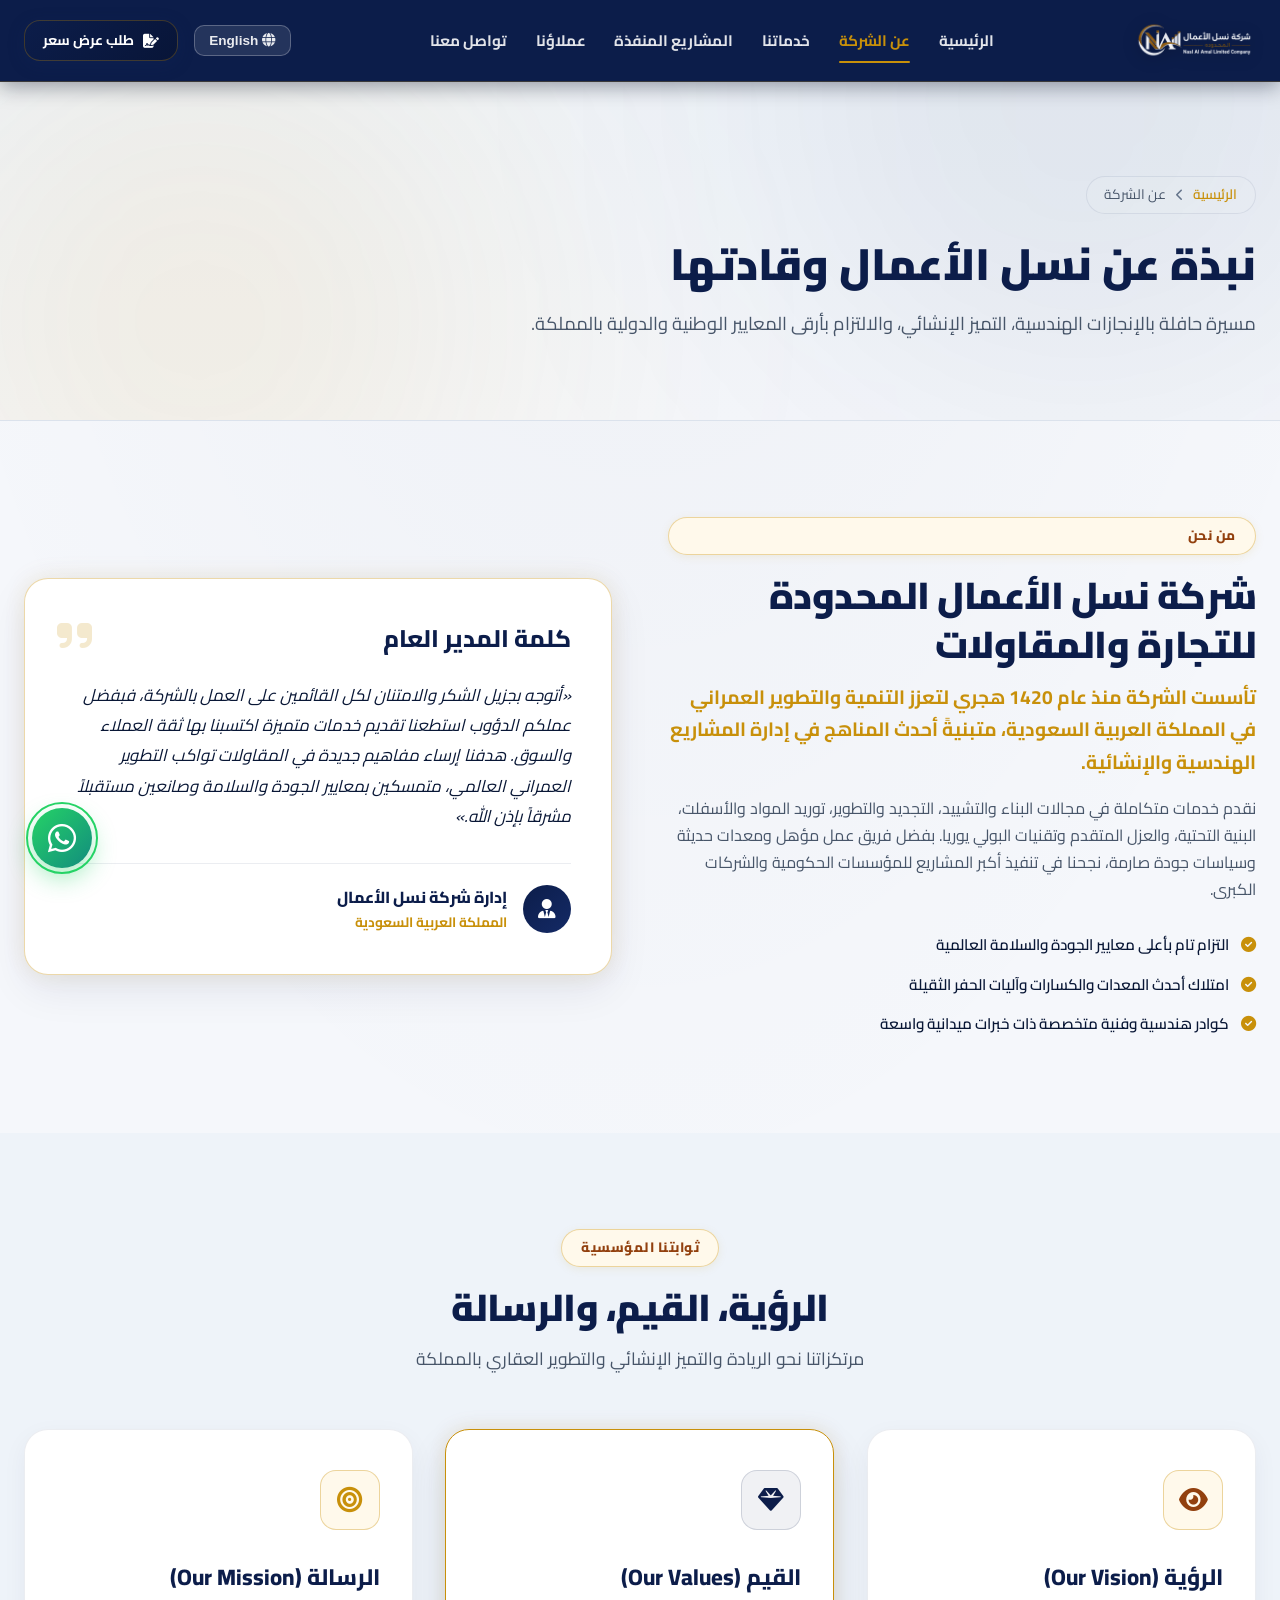
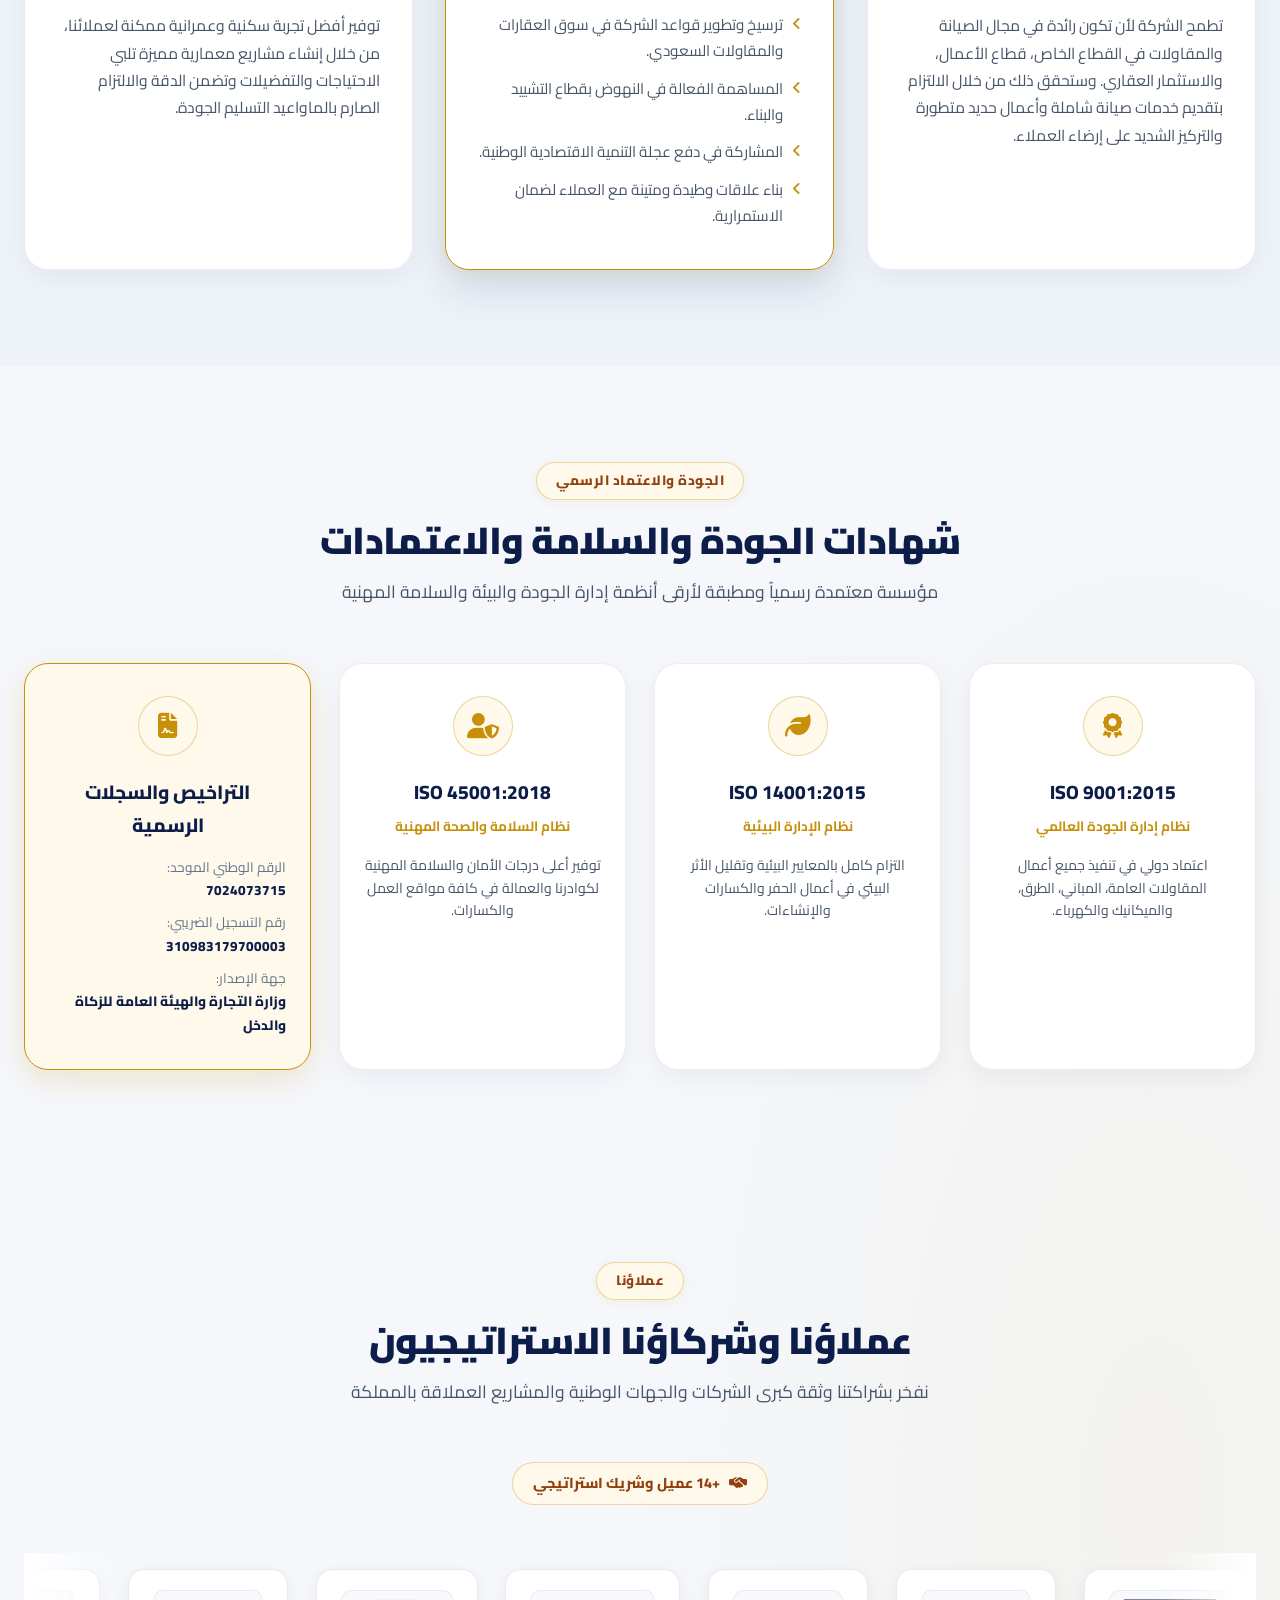
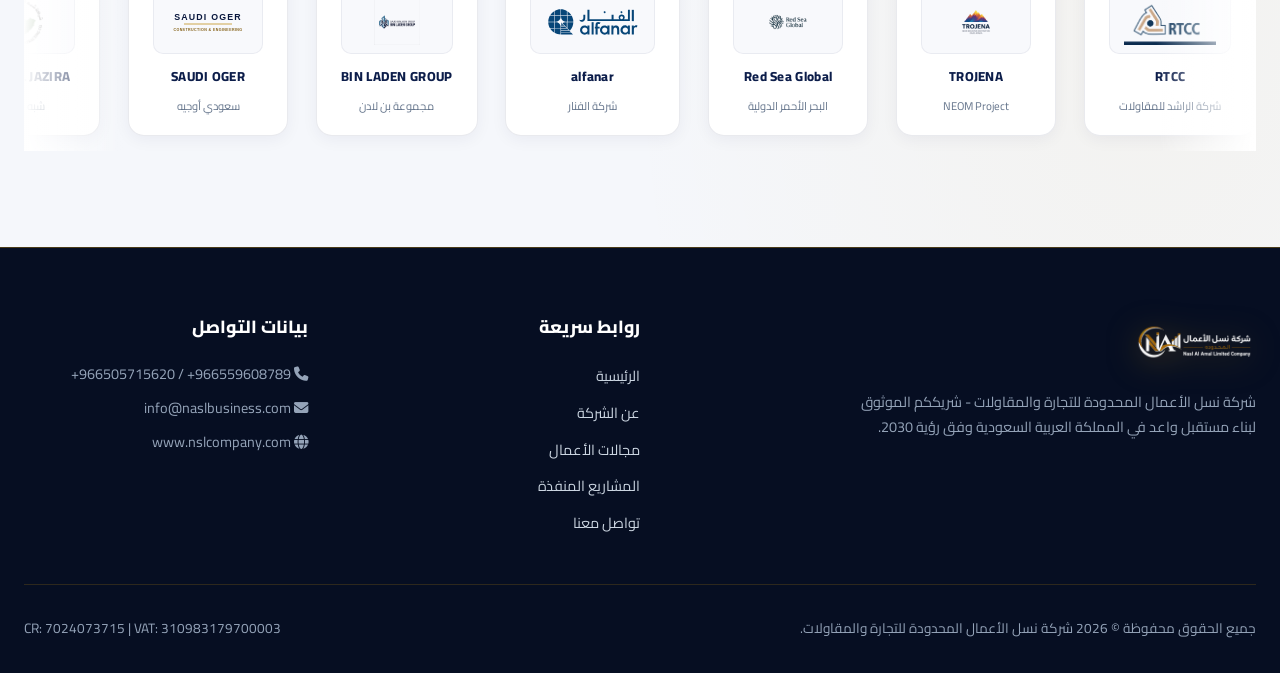
==== commit 7b831482: "Remove icons from main navigation menu items" ====
--- a/about.html
+++ b/about.html
@@ -13,7 +13,7 @@
     <link href="https://fonts.googleapis.com/css2?family=Cairo:wght@300;400;600;700;800;900&family=Outfit:wght@400;600;700;800&display=swap" rel="stylesheet">
     
     <!-- Custom CSS -->
-    <link rel="stylesheet" href="styles.css?v=crisp999">
+    <link rel="stylesheet" href="styles.css?v=noicons100">
     
     <!-- FontAwesome for Icons -->
     <link rel="stylesheet" href="https://cdnjs.cloudflare.com/ajax/libs/font-awesome/6.4.0/css/all.min.css">
@@ -22,6 +22,7 @@
 
     <!-- Header / Navigation Bar -->
     <header class="site-header" id="header">
+        <div class="nav-backdrop" id="navBackdrop"></div>
         <div class="container nav-container">
             <a href="index.html" class="brand-logo" aria-label="شركة نسل الأعمال المحدودة">
                 <img src="logo.png?v=3" alt="شركة نسل الأعمال المحدودة" class="site-logo-img">
@@ -42,12 +43,12 @@
                 </div>
 
                 <ul>
-                    <li><a href="index.html" class="nav-link"><i class="fa-solid fa-house nav-icon"></i><span class="nav-text" data-ar="الرئيسية" data-en="Home">الرئيسية</span></a></li>
-                    <li><a href="about.html" class="nav-link active"><i class="fa-solid fa-building nav-icon"></i><span class="nav-text" data-ar="عن الشركة" data-en="About Us">عن الشركة</span></a></li>
-                    <li><a href="services.html" class="nav-link"><i class="fa-solid fa-cubes nav-icon"></i><span class="nav-text" data-ar="خدماتنا" data-en="Services">خدماتنا</span></a></li>
-                    <li><a href="projects.html" class="nav-link"><i class="fa-solid fa-city nav-icon"></i><span class="nav-text" data-ar="المشاريع المنفذة" data-en="Projects">المشاريع المنفذة</span></a></li>
-                    <li><a href="index.html#partners" class="nav-link"><i class="fa-solid fa-handshake nav-icon"></i><span class="nav-text" data-ar="عملاؤنا" data-en="Our Clients">عملاؤنا</span></a></li>
-                    <li><a href="contact.html" class="nav-link"><i class="fa-solid fa-envelope nav-icon"></i><span class="nav-text" data-ar="تواصل معنا" data-en="Contact Us">تواصل معنا</span></a></li>
+                    <li><a href="index.html" class="nav-link"><span class="nav-text" data-ar="الرئيسية" data-en="Home">الرئيسية</span></a></li>
+                    <li><a href="about.html" class="nav-link active"><span class="nav-text" data-ar="عن الشركة" data-en="About Us">عن الشركة</span></a></li>
+                    <li><a href="services.html" class="nav-link"><span class="nav-text" data-ar="خدماتنا" data-en="Services">خدماتنا</span></a></li>
+                    <li><a href="projects.html" class="nav-link"><span class="nav-text" data-ar="المشاريع المنفذة" data-en="Projects">المشاريع المنفذة</span></a></li>
+                    <li><a href="index.html#partners" class="nav-link"><span class="nav-text" data-ar="عملاؤنا" data-en="Our Clients">عملاؤنا</span></a></li>
+                    <li><a href="contact.html" class="nav-link"><span class="nav-text" data-ar="تواصل معنا" data-en="Contact Us">تواصل معنا</span></a></li>
                 </ul>
 
                 <div class="mobile-nav-footer">
@@ -537,3 +538,5 @@
 
 
 
+
+
--- a/styles.css
+++ b/styles.css
@@ -400,7 +400,7 @@
 }
 
 .nav-icon {
-    display: none;
+    display: none !important;
 }
 
 .main-nav ul {
@@ -2736,10 +2736,11 @@
         left: 0 !important;
         width: 100vw !important;
         height: 100vh !important;
+        height: 100dvh !important;
         background: rgba(3, 8, 22, 0.78) !important;
         backdrop-filter: blur(8px) !important;
         -webkit-backdrop-filter: blur(8px) !important;
-        z-index: 9998 !important;
+        z-index: 100 !important;
         opacity: 0;
         visibility: hidden;
         transition: opacity 0.35s ease, visibility 0.35s ease;
@@ -2827,7 +2828,7 @@
         transition: right 0.4s cubic-bezier(0.16, 1, 0.3, 1), left 0.4s cubic-bezier(0.16, 1, 0.3, 1) !important;
         border-left: 2px solid #f7d775 !important;
         box-shadow: -15px 0 50px rgba(0, 0, 0, 0.7) !important;
-        z-index: 9999 !important;
+        z-index: 500 !important;
         display: flex !important;
         flex-direction: column !important;
         justify-content: space-between !important;
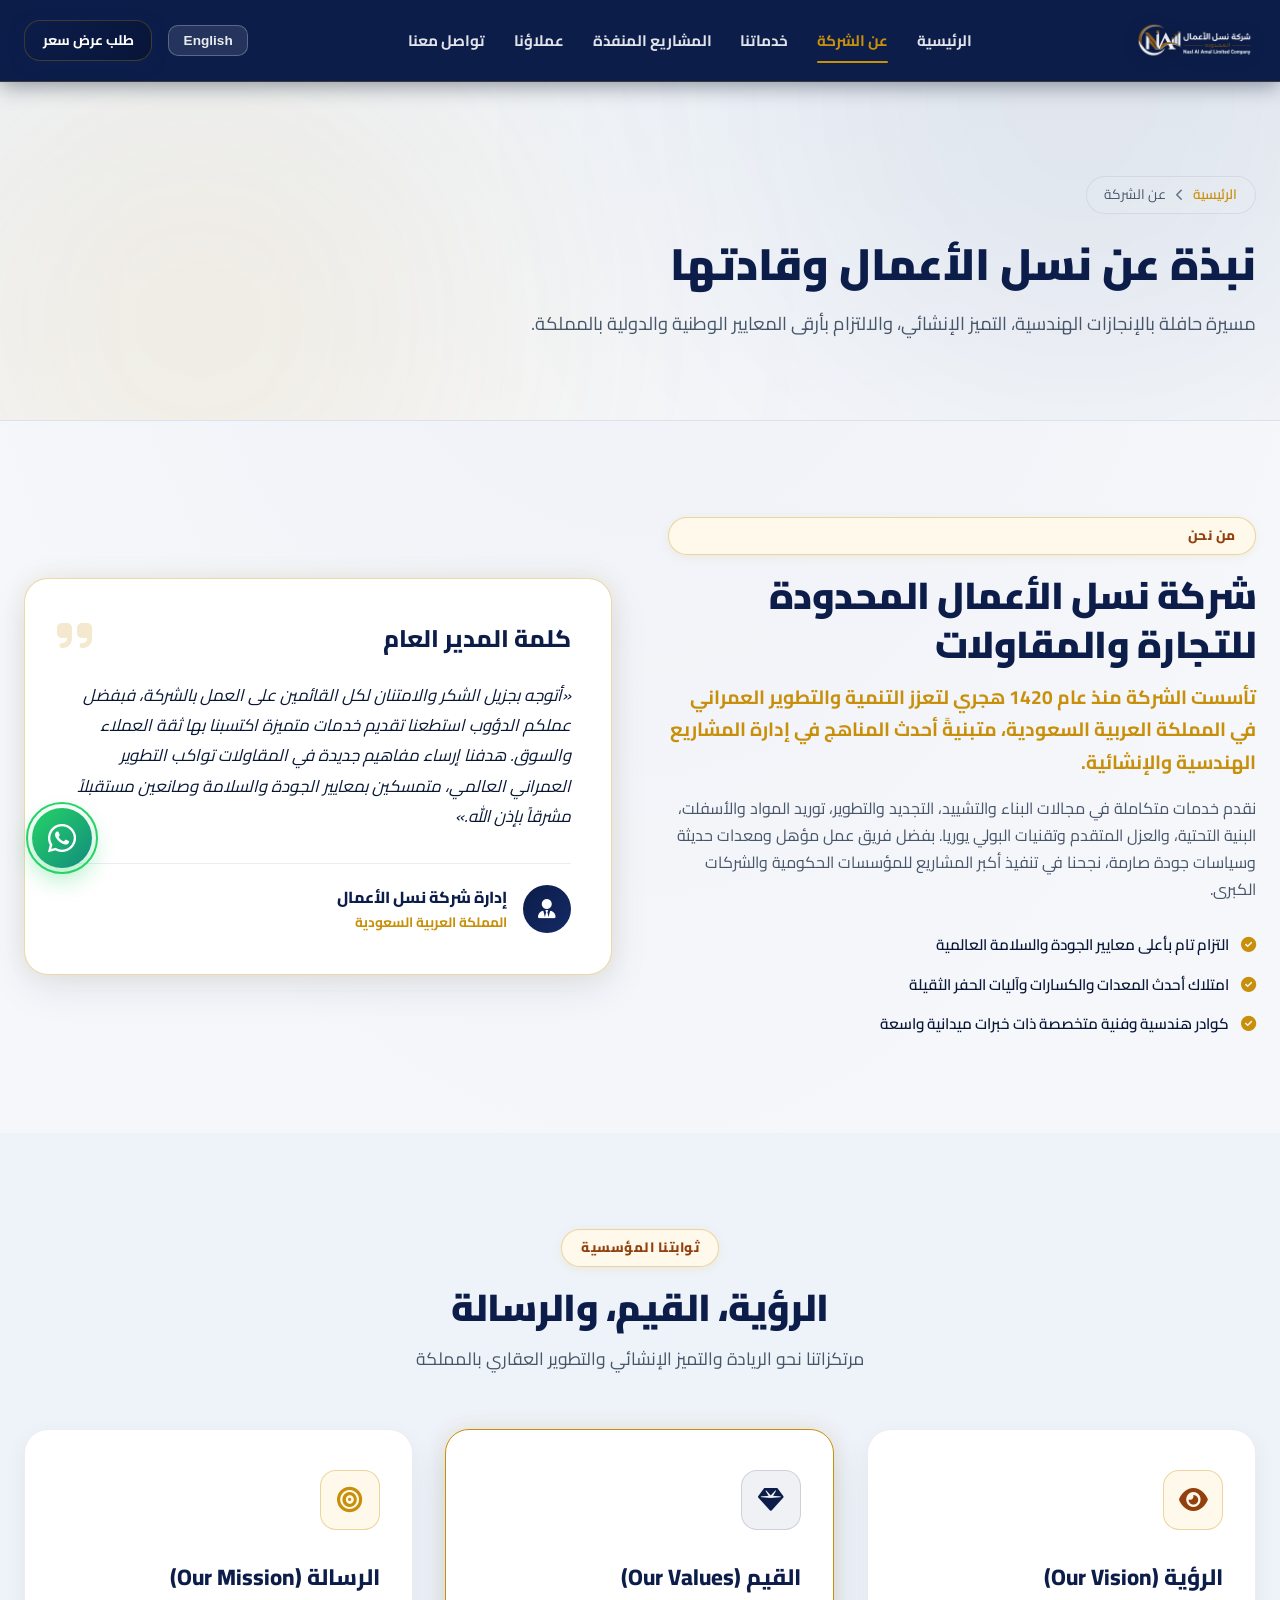
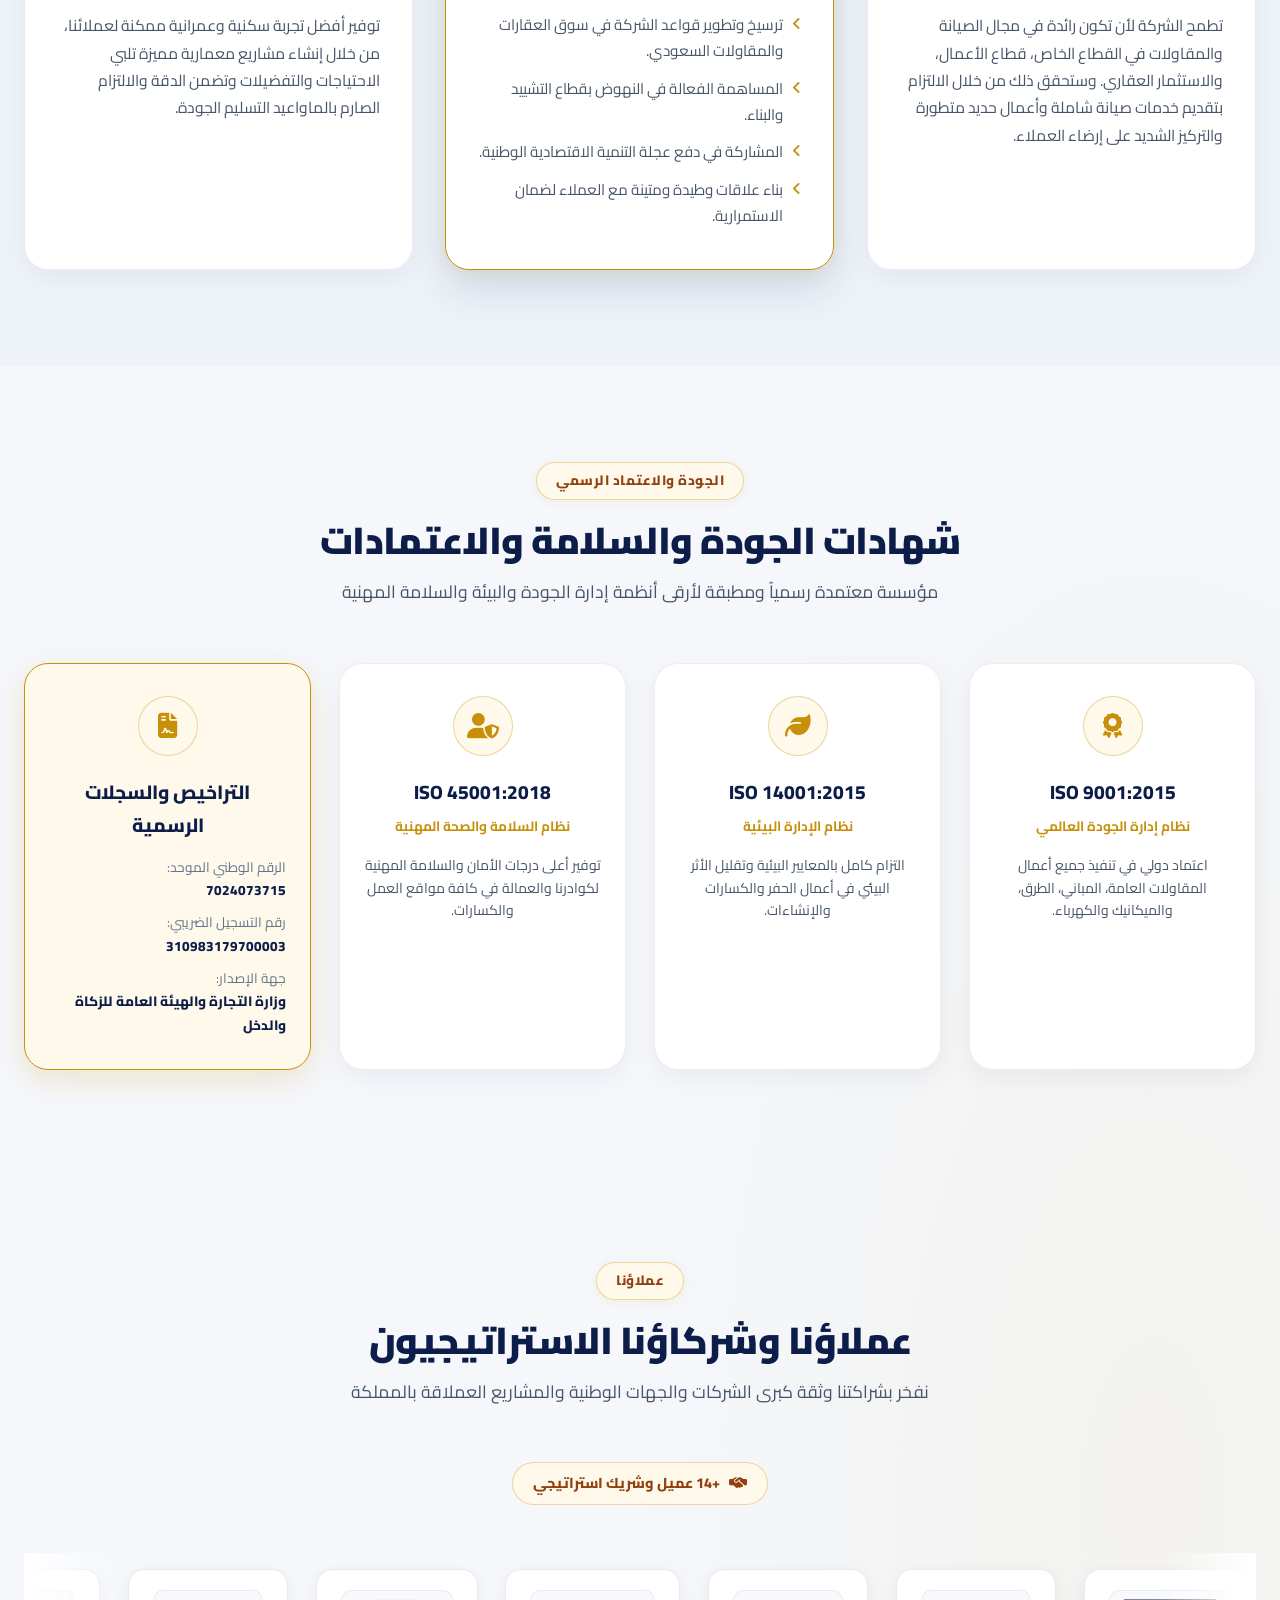
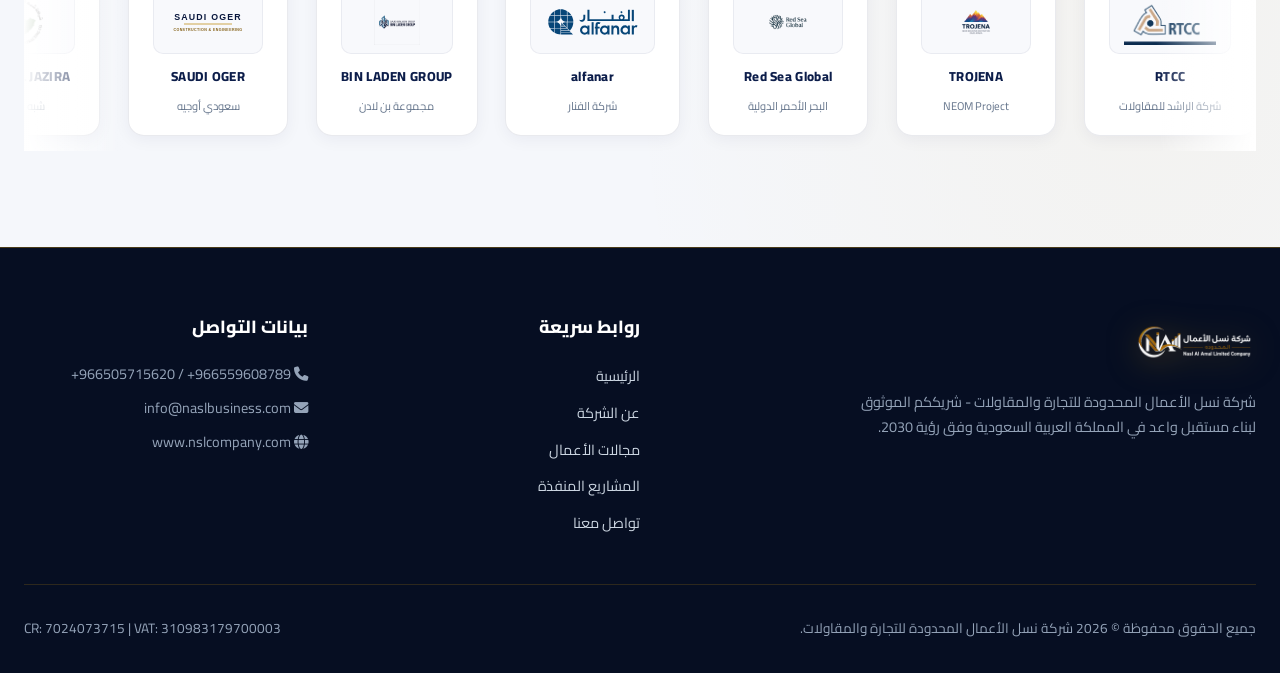
==== commit b59264be: "Remove all icons from top header actions and nav items for clean text design" ====
--- a/about.html
+++ b/about.html
@@ -13,7 +13,7 @@
     <link href="https://fonts.googleapis.com/css2?family=Cairo:wght@300;400;600;700;800;900&family=Outfit:wght@400;600;700;800&display=swap" rel="stylesheet">
     
     <!-- Custom CSS -->
-    <link rel="stylesheet" href="styles.css?v=noicons100">
+    <link rel="stylesheet" href="styles.css?v=allnoicons200">
     
     <!-- FontAwesome for Icons -->
     <link rel="stylesheet" href="https://cdnjs.cloudflare.com/ajax/libs/font-awesome/6.4.0/css/all.min.css">
@@ -53,7 +53,7 @@
 
                 <div class="mobile-nav-footer">
                     <a href="contact.html" class="btn btn-gold btn-block btn-glow">
-                        <i class="fa-solid fa-file-signature"></i> <span data-ar="طلب عرض سعر" data-en="Request Quote">طلب عرض سعر</span>
+                        <span data-ar="طلب عرض سعر" data-en="Request Quote">طلب عرض سعر</span>
                     </a>
                     <div class="mobile-nav-contact">
                         <a href="https://api.whatsapp.com/send?phone=966505715620" target="_blank" rel="noopener noreferrer" dir="ltr">
@@ -65,10 +65,10 @@
 
             <div class="header-actions">
                 <button class="lang-toggle-btn" id="langToggle" aria-label="Toggle Language">
-                    <i class="fa-solid me-1 fa-globe"></i> <span id="langText">English</span>
+                    <span id="langText">English</span>
                 </button>
                 <a href="contact.html" class="btn btn-primary btn-sm btn-glow header-quote-btn" data-ar="طلب عرض سعر" data-en="Request Quote">
-                    <i class="fa-solid fa-file-signature"></i> <span>طلب عرض سعر</span>
+                    <span>طلب عرض سعر</span>
                 </a>
                 <button class="mobile-toggle" id="mobileToggle" aria-label="Open Menu">
                     <i class="fa-solid fa-bars"></i>
@@ -540,3 +540,4 @@
 
 
 
+
--- a/styles.css
+++ b/styles.css
@@ -399,6 +399,8 @@
     display: none;
 }
 
+.site-header i.fa-solid:not(.fa-bars):not(.fa-xmark),
+.site-header i.fa-regular,
 .nav-icon {
     display: none !important;
 }
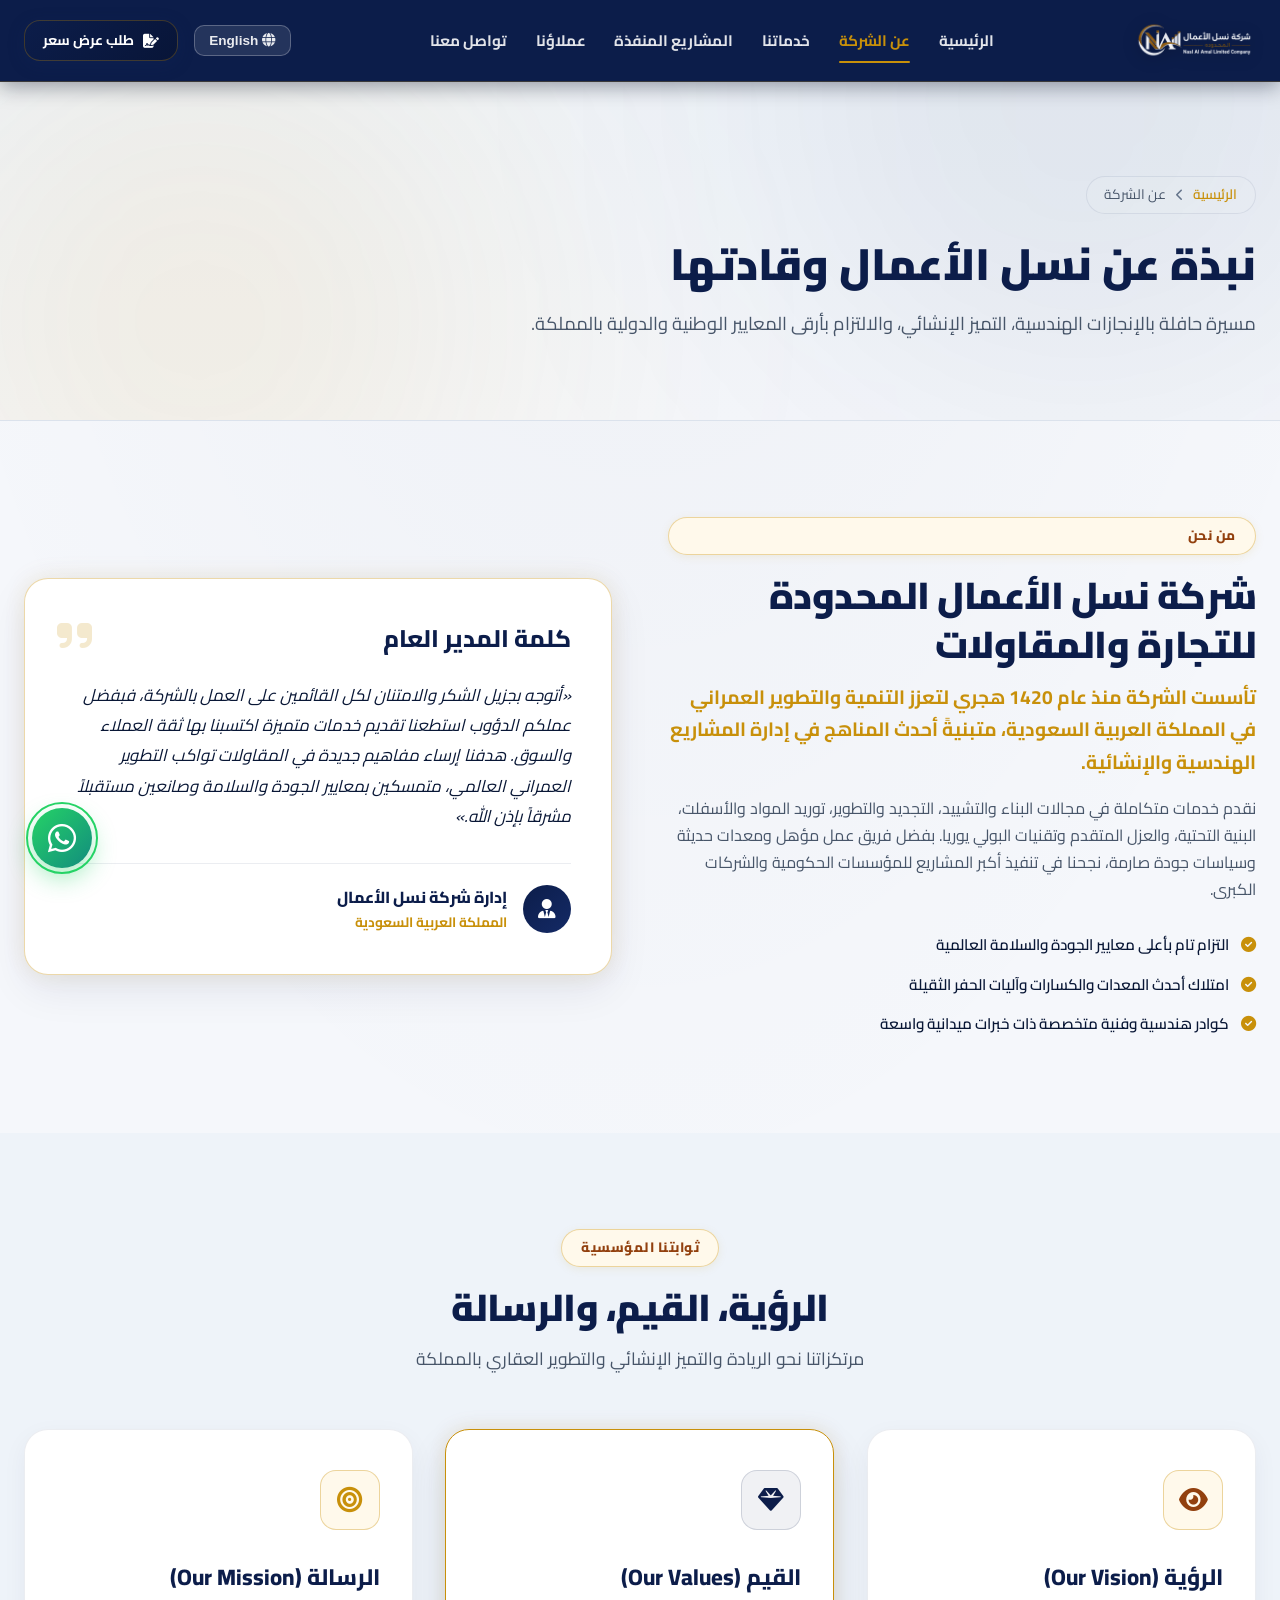
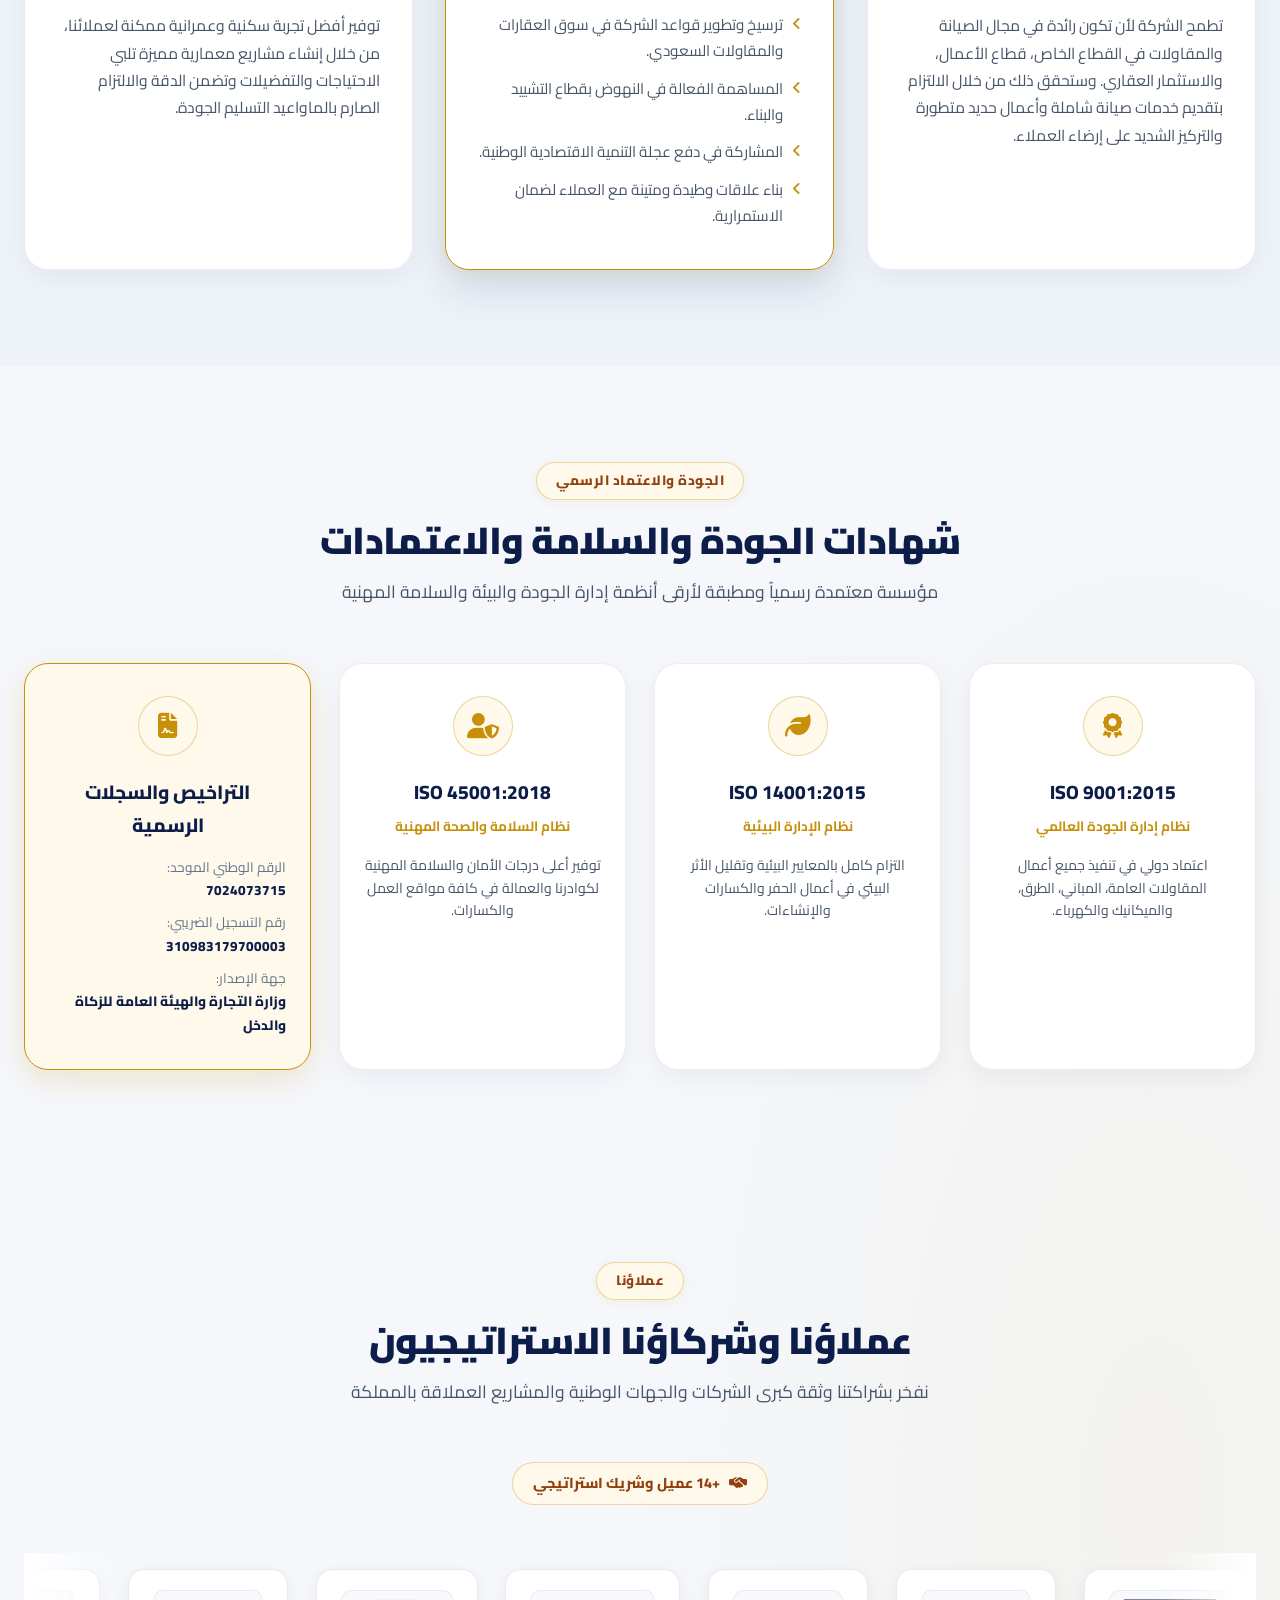
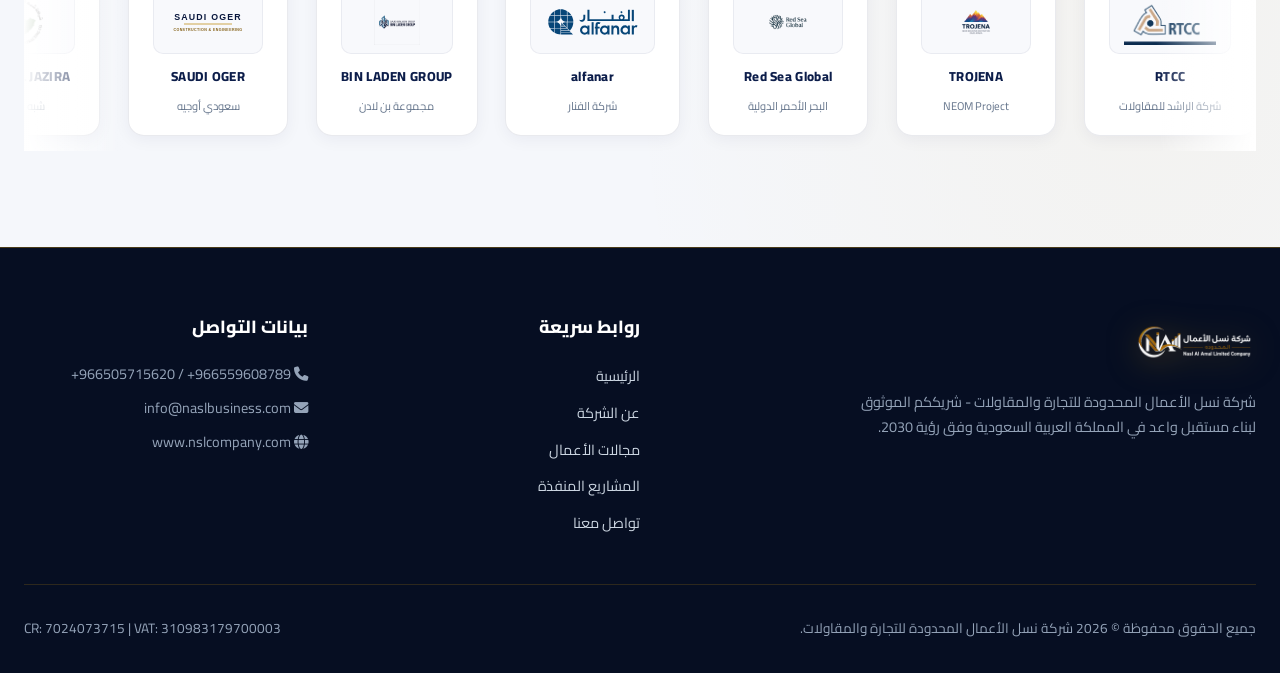
==== commit d076d216: "Permanently disable all icons from mobile and desktop navigation links" ====
--- a/about.html
+++ b/about.html
@@ -13,7 +13,7 @@
     <link href="https://fonts.googleapis.com/css2?family=Cairo:wght@300;400;600;700;800;900&family=Outfit:wght@400;600;700;800&display=swap" rel="stylesheet">
     
     <!-- Custom CSS -->
-    <link rel="stylesheet" href="styles.css?v=allnoicons200">
+    <link rel="stylesheet" href="styles.css?v=zeroicons999">
     
     <!-- FontAwesome for Icons -->
     <link rel="stylesheet" href="https://cdnjs.cloudflare.com/ajax/libs/font-awesome/6.4.0/css/all.min.css">
@@ -53,7 +53,7 @@
 
                 <div class="mobile-nav-footer">
                     <a href="contact.html" class="btn btn-gold btn-block btn-glow">
-                        <span data-ar="طلب عرض سعر" data-en="Request Quote">طلب عرض سعر</span>
+                        <i class="fa-solid fa-file-signature"></i> <span data-ar="طلب عرض سعر" data-en="Request Quote">طلب عرض سعر</span>
                     </a>
                     <div class="mobile-nav-contact">
                         <a href="https://api.whatsapp.com/send?phone=966505715620" target="_blank" rel="noopener noreferrer" dir="ltr">
@@ -65,10 +65,10 @@
 
             <div class="header-actions">
                 <button class="lang-toggle-btn" id="langToggle" aria-label="Toggle Language">
-                    <span id="langText">English</span>
+                    <i class="fa-solid me-1 fa-globe"></i> <span id="langText">English</span>
                 </button>
                 <a href="contact.html" class="btn btn-primary btn-sm btn-glow header-quote-btn" data-ar="طلب عرض سعر" data-en="Request Quote">
-                    <span>طلب عرض سعر</span>
+                    <i class="fa-solid fa-file-signature"></i> <span>طلب عرض سعر</span>
                 </a>
                 <button class="mobile-toggle" id="mobileToggle" aria-label="Open Menu">
                     <i class="fa-solid fa-bars"></i>
--- a/styles.css
+++ b/styles.css
@@ -399,10 +399,17 @@
     display: none;
 }
 
-.site-header i.fa-solid:not(.fa-bars):not(.fa-xmark),
-.site-header i.fa-regular,
-.nav-icon {
+.nav-icon,
+.nav-link i,
+.main-nav i.nav-icon {
     display: none !important;
+    visibility: hidden !important;
+    width: 0 !important;
+    height: 0 !important;
+    margin: 0 !important;
+    padding: 0 !important;
+    opacity: 0 !important;
+    pointer-events: none !important;
 }
 
 .main-nav ul {
@@ -2860,18 +2867,7 @@
     .main-nav ul li { width: 100% !important; }
 
     .nav-icon {
-        display: inline-flex !important;
-        align-items: center !important;
-        justify-content: center !important;
-        width: 36px !important;
-        height: 36px !important;
-        border-radius: 10px !important;
-        background: #1a326b !important;
-        border: 1px solid rgba(247, 215, 117, 0.3) !important;
-        color: #f7d775 !important;
-        font-size: 1rem !important;
-        transition: var(--transition) !important;
-        flex-shrink: 0 !important;
+        display: none !important;
     }
 
     .nav-link {
@@ -2911,11 +2907,7 @@
         transform: translateX(4px) !important;
     }
 
-    .nav-link.active .nav-icon {
-        background: #09173d !important;
-        color: #f7d775 !important;
-        border-color: #09173d !important;
-    }
+
 
     .nav-link::after { display: none !important; }
 
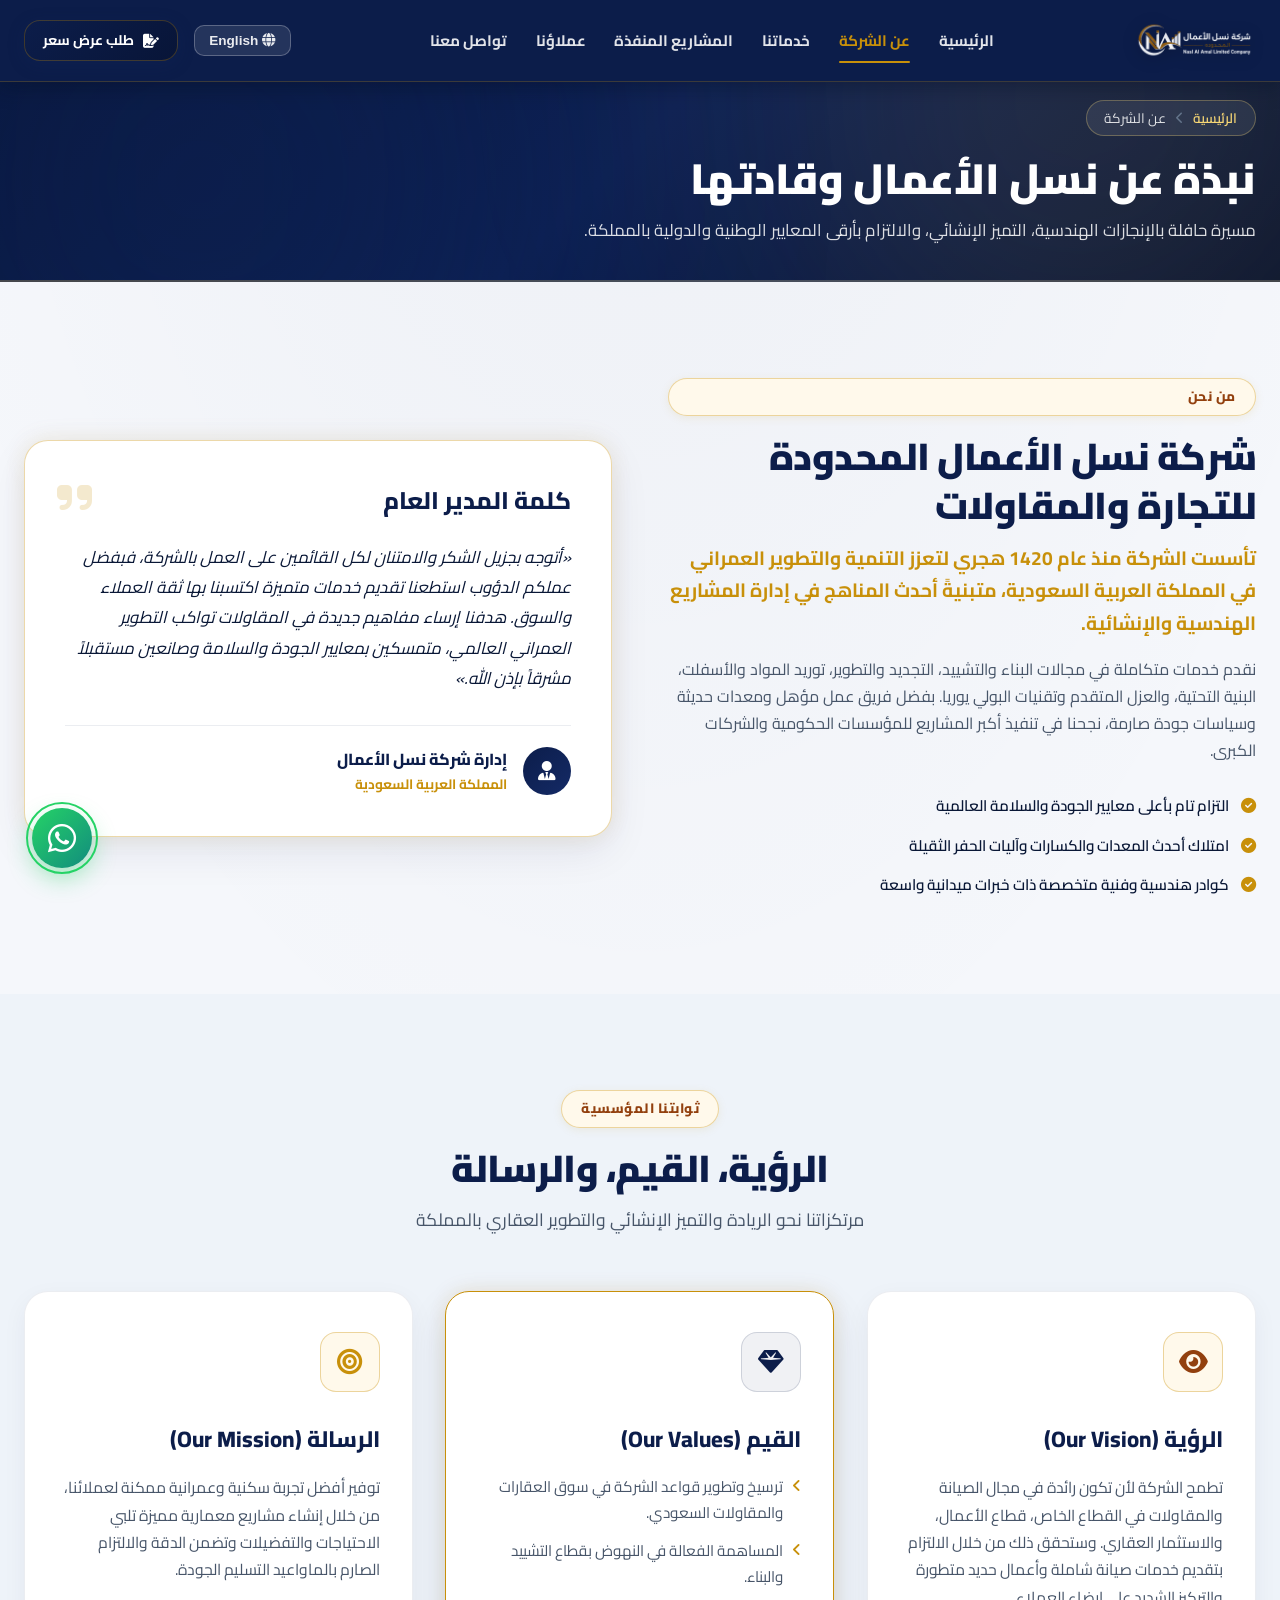
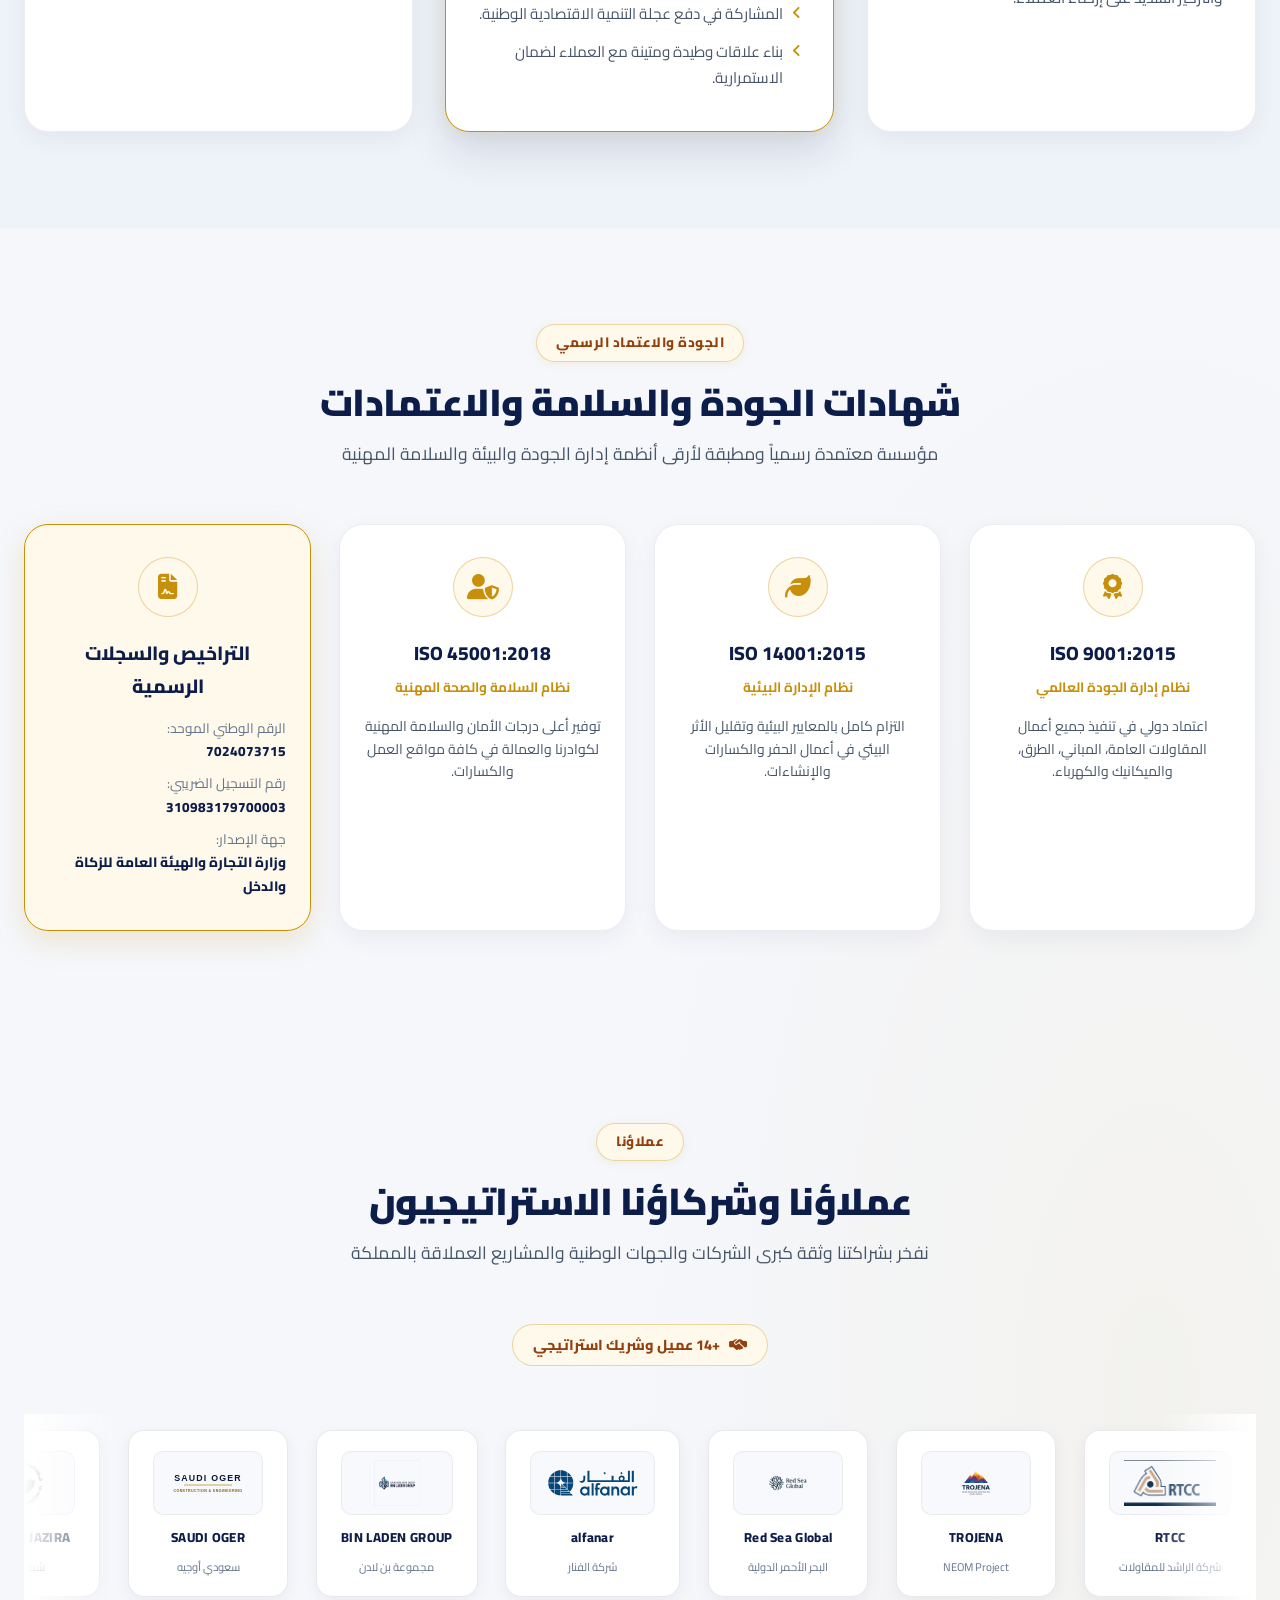
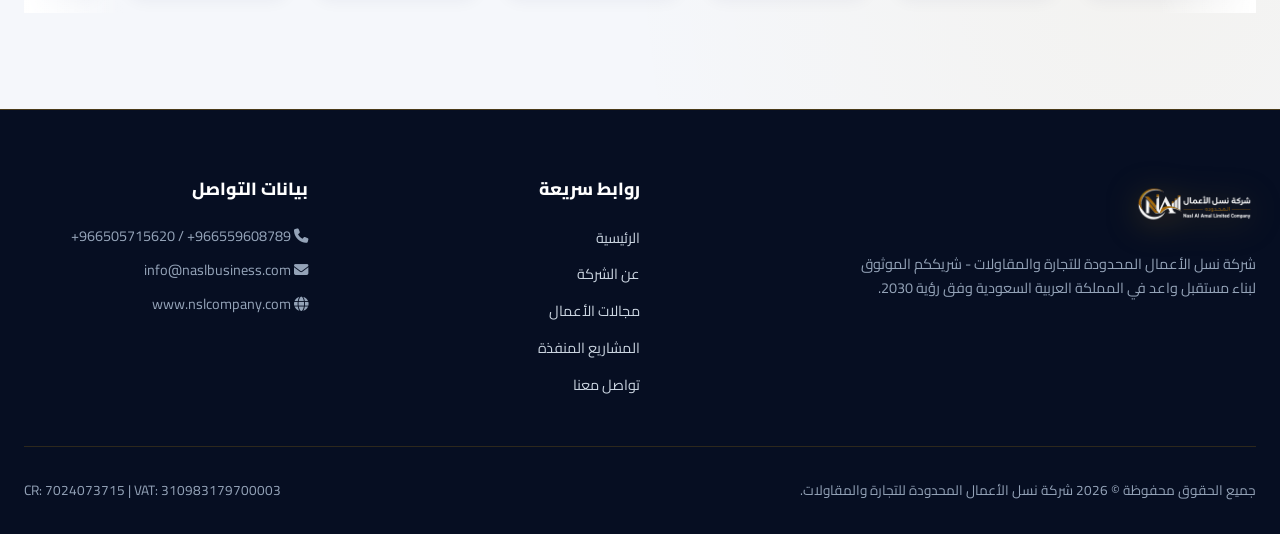
==== commit 43a40c0f: "Optimize page banner spacing, hero padding, and subpage contact layout alignment" ====
--- a/about.html
+++ b/about.html
@@ -13,7 +13,7 @@
     <link href="https://fonts.googleapis.com/css2?family=Cairo:wght@300;400;600;700;800;900&family=Outfit:wght@400;600;700;800&display=swap" rel="stylesheet">
     
     <!-- Custom CSS -->
-    <link rel="stylesheet" href="styles.css?v=zeroicons999">
+    <link rel="stylesheet" href="styles.css?v=contactspace999">
     
     <!-- FontAwesome for Icons -->
     <link rel="stylesheet" href="https://cdnjs.cloudflare.com/ajax/libs/font-awesome/6.4.0/css/all.min.css">
@@ -541,3 +541,4 @@
 
 
 
+
--- a/styles.css
+++ b/styles.css
@@ -761,9 +761,9 @@
 /* --- Page Header Banner (For Subpages) --- */
 .page-banner {
     position: relative;
-    padding: 11rem 0 5rem;
-    background: linear-gradient(180deg, #eef3f9 0%, #f5f7fb 100%);
-    border-bottom: 1px solid rgba(12, 29, 74, 0.08);
+    padding: 6.25rem 0 2.25rem;
+    background: linear-gradient(135deg, #09173d 0%, #0c2054 50%, #06112e 100%);
+    border-bottom: 2px solid rgba(247, 215, 117, 0.25);
     overflow: hidden;
 }
 
@@ -785,13 +785,13 @@
 .page-banner-glow-1 {
     top: -200px;
     right: -100px;
-    background: rgba(12, 29, 74, 0.08);
+    background: rgba(247, 215, 117, 0.12);
 }
 
 .page-banner-glow-2 {
     bottom: -200px;
     left: -100px;
-    background: rgba(200, 144, 10, 0.1);
+    background: rgba(16, 35, 83, 0.4);
 }
 
 .page-banner-content {
@@ -800,35 +800,36 @@
 }
 
 .page-title {
-    font-size: clamp(1.6rem, 3.5vw + 0.5rem, 2.75rem);
+    font-size: clamp(1.75rem, 3.2vw + 0.5rem, 2.65rem);
     font-weight: 900;
-    margin-bottom: 1rem;
-    line-height: 1.2;
-    color: var(--primary-navy);
+    margin-bottom: 0.65rem;
+    line-height: 1.25;
+    color: #ffffff;
 }
 
 .page-subtitle {
-    font-size: 1.15rem;
-    color: var(--text-secondary);
+    font-size: 1.05rem;
+    color: rgba(255, 255, 255, 0.85);
     max-width: 750px;
-    line-height: 1.8;
+    line-height: 1.7;
 }
 
 .breadcrumb {
     display: inline-flex;
     align-items: center;
     gap: 0.6rem;
-    padding: 0.4rem 1.1rem;
-    background: rgba(255, 255, 255, 0.05);
-    border: 1px solid var(--border-glass);
+    padding: 0.35rem 1.1rem;
+    background: rgba(255, 255, 255, 0.08);
+    border: 1px solid rgba(247, 215, 117, 0.3);
     border-radius: var(--radius-full);
     font-size: 0.85rem;
-    color: var(--text-secondary);
-    margin-bottom: 1.5rem;
+    color: rgba(255, 255, 255, 0.85);
+    margin-bottom: 1rem;
+    backdrop-filter: blur(8px);
 }
 
 .breadcrumb a {
-    color: var(--accent-gold);
+    color: #f7d775;
     font-weight: 600;
 }
 
@@ -3003,9 +3004,8 @@
 
 /* -- Small Mobile Phones (480px and below) -- */
 @media (max-width: 480px) {
-    .container { padding: 0 1rem; }
-    .section-padding { padding: 3.25rem 0; }
-    .page-banner { padding: 7.5rem 0 2.5rem; }
+    .section-padding { padding: 2.75rem 0; }
+    .page-banner { padding: 5.25rem 0 1.75rem !important; }
     .section-subtitle { font-size: 0.88rem; }
     .header-actions .btn-sm,
     .header-actions .header-quote-btn { display: none; }
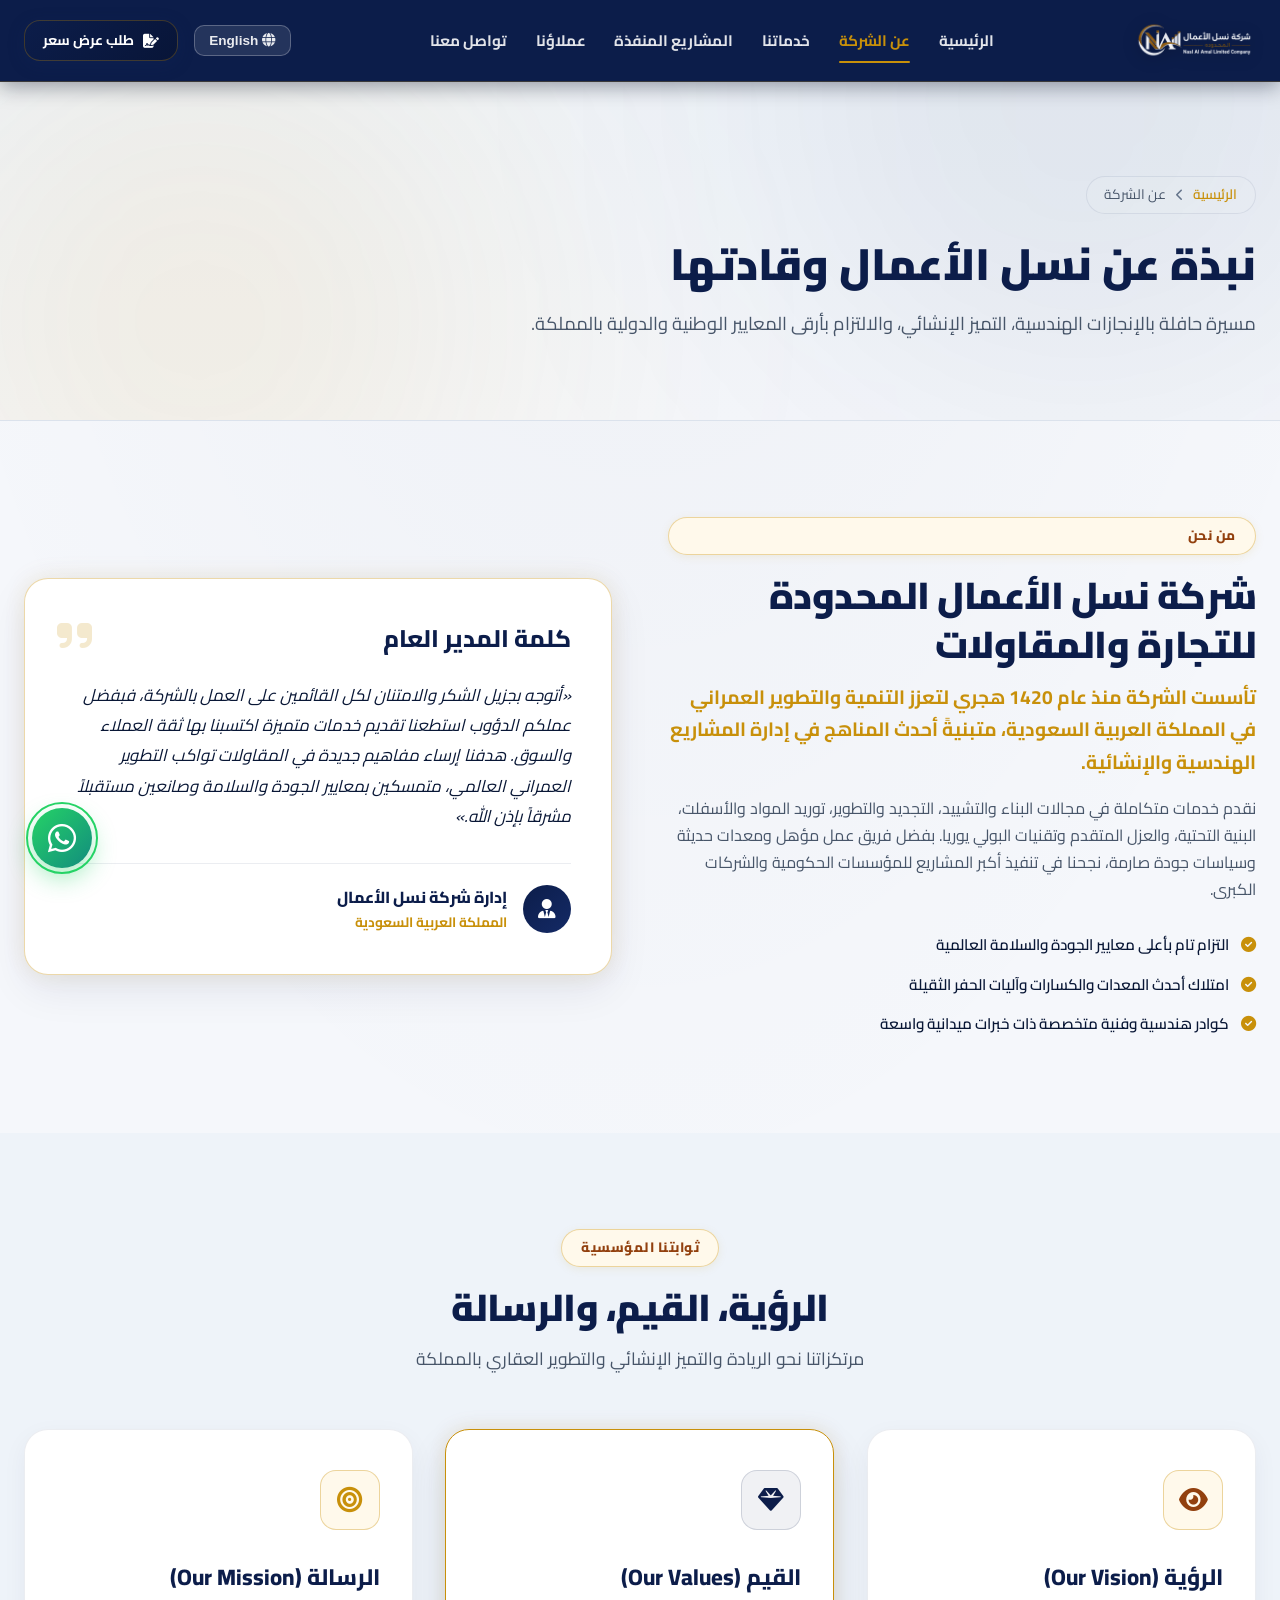
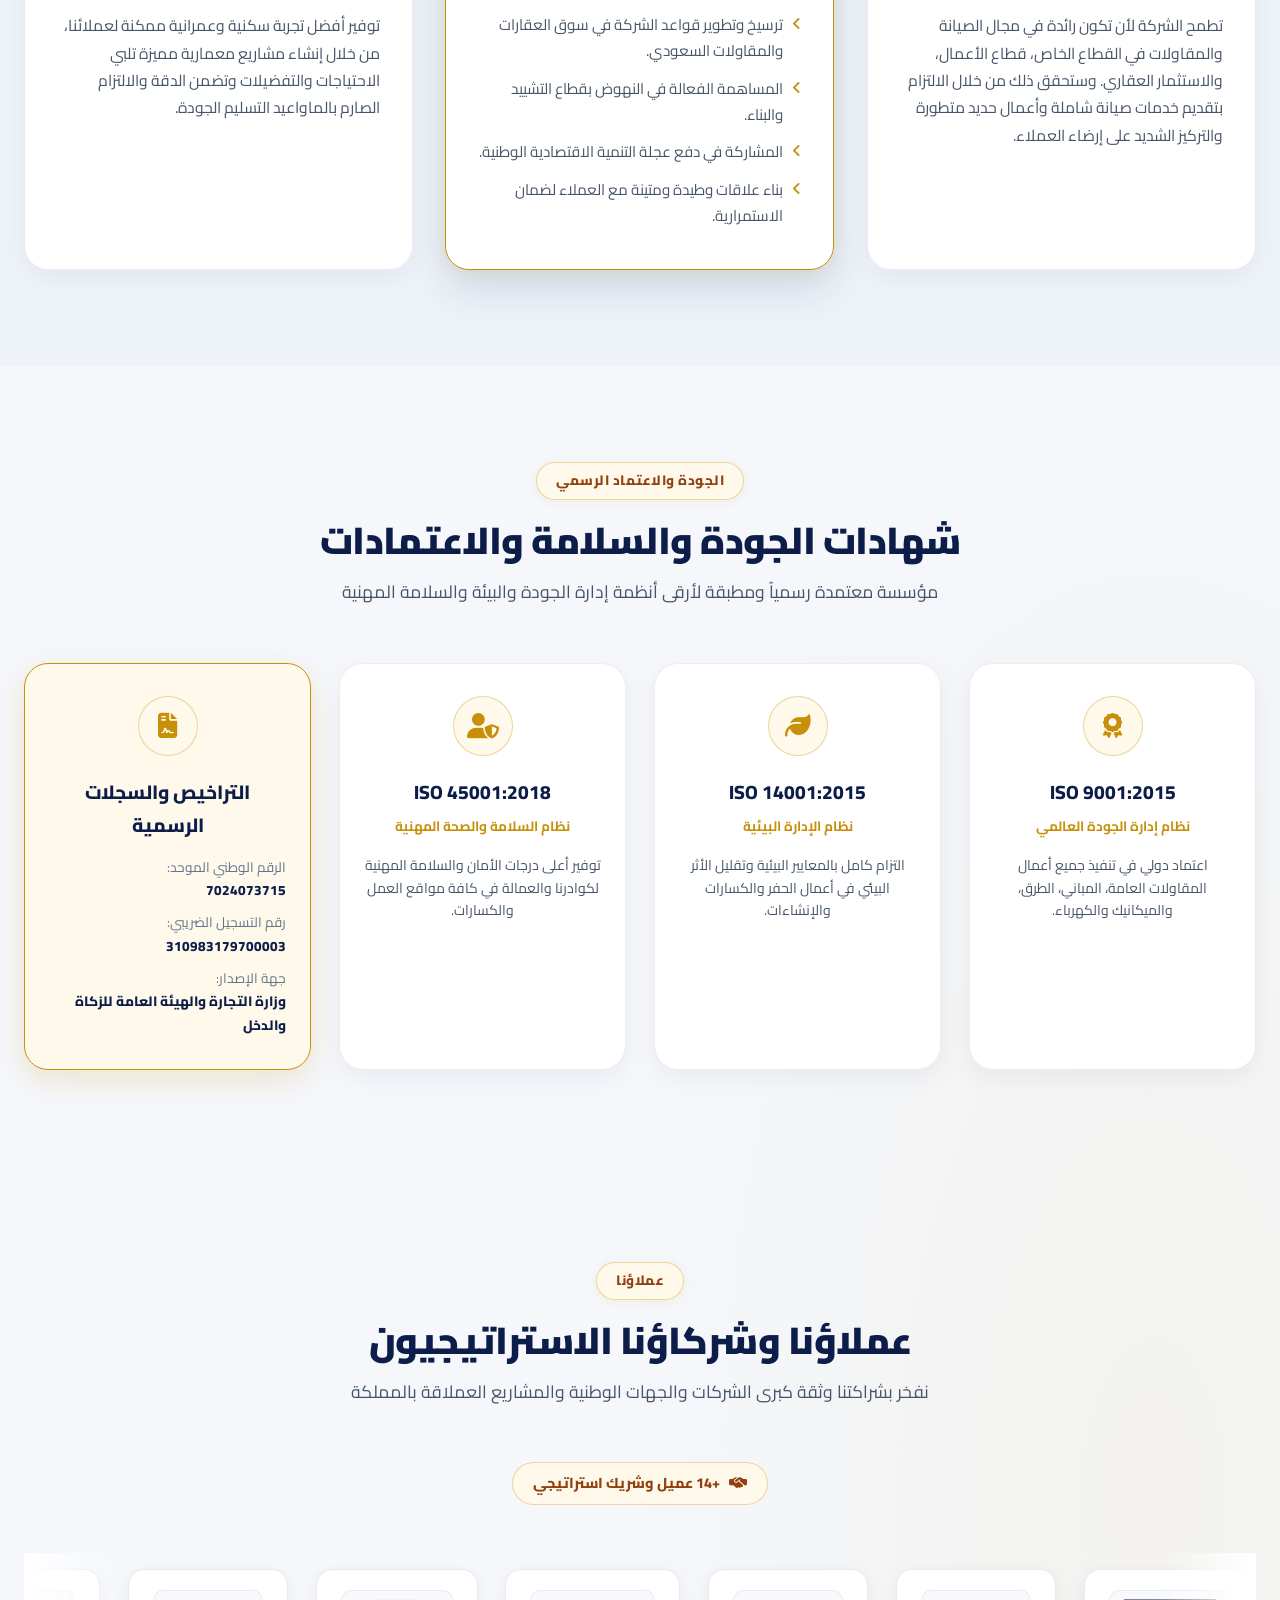
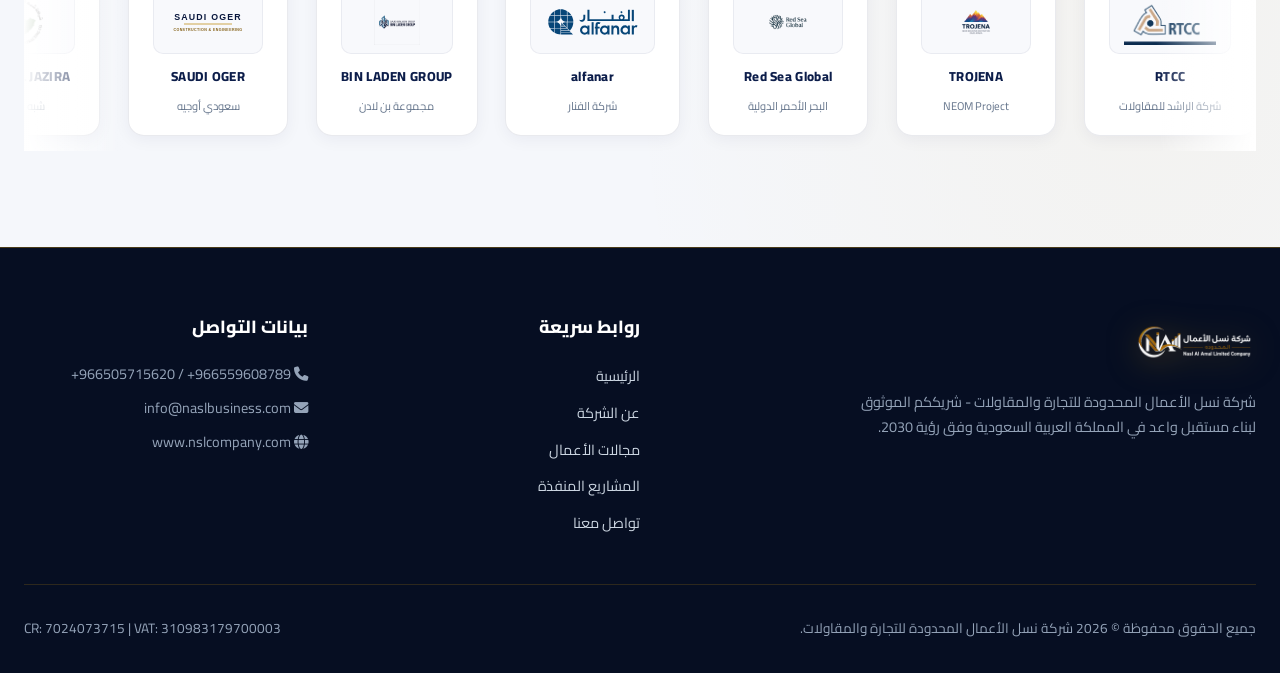
==== commit 5fb675cb: "Align Direct Contact section tag and info block to top of contact grid" ====
--- a/about.html
+++ b/about.html
@@ -13,7 +13,7 @@
     <link href="https://fonts.googleapis.com/css2?family=Cairo:wght@300;400;600;700;800;900&family=Outfit:wght@400;600;700;800&display=swap" rel="stylesheet">
     
     <!-- Custom CSS -->
-    <link rel="stylesheet" href="styles.css?v=contactspace999">
+    <link rel="stylesheet" href="styles.css?v=tagtop100">
     
     <!-- FontAwesome for Icons -->
     <link rel="stylesheet" href="https://cdnjs.cloudflare.com/ajax/libs/font-awesome/6.4.0/css/all.min.css">
@@ -542,3 +542,4 @@
 
 
 
+
--- a/styles.css
+++ b/styles.css
@@ -761,9 +761,9 @@
 /* --- Page Header Banner (For Subpages) --- */
 .page-banner {
     position: relative;
-    padding: 6.25rem 0 2.25rem;
-    background: linear-gradient(135deg, #09173d 0%, #0c2054 50%, #06112e 100%);
-    border-bottom: 2px solid rgba(247, 215, 117, 0.25);
+    padding: 11rem 0 5rem;
+    background: linear-gradient(180deg, #eef3f9 0%, #f5f7fb 100%);
+    border-bottom: 1px solid rgba(12, 29, 74, 0.08);
     overflow: hidden;
 }
 
@@ -785,13 +785,13 @@
 .page-banner-glow-1 {
     top: -200px;
     right: -100px;
-    background: rgba(247, 215, 117, 0.12);
+    background: rgba(12, 29, 74, 0.08);
 }
 
 .page-banner-glow-2 {
     bottom: -200px;
     left: -100px;
-    background: rgba(16, 35, 83, 0.4);
+    background: rgba(200, 144, 10, 0.1);
 }
 
 .page-banner-content {
@@ -800,36 +800,35 @@
 }
 
 .page-title {
-    font-size: clamp(1.75rem, 3.2vw + 0.5rem, 2.65rem);
+    font-size: clamp(1.6rem, 3.5vw + 0.5rem, 2.75rem);
     font-weight: 900;
-    margin-bottom: 0.65rem;
-    line-height: 1.25;
-    color: #ffffff;
+    margin-bottom: 1rem;
+    line-height: 1.2;
+    color: var(--primary-navy);
 }
 
 .page-subtitle {
-    font-size: 1.05rem;
-    color: rgba(255, 255, 255, 0.85);
+    font-size: 1.15rem;
+    color: var(--text-secondary);
     max-width: 750px;
-    line-height: 1.7;
+    line-height: 1.8;
 }
 
 .breadcrumb {
     display: inline-flex;
     align-items: center;
     gap: 0.6rem;
-    padding: 0.35rem 1.1rem;
-    background: rgba(255, 255, 255, 0.08);
-    border: 1px solid rgba(247, 215, 117, 0.3);
+    padding: 0.4rem 1.1rem;
+    background: rgba(255, 255, 255, 0.05);
+    border: 1px solid var(--border-glass);
     border-radius: var(--radius-full);
     font-size: 0.85rem;
-    color: rgba(255, 255, 255, 0.85);
-    margin-bottom: 1rem;
-    backdrop-filter: blur(8px);
+    color: var(--text-secondary);
+    margin-bottom: 1.5rem;
 }
 
 .breadcrumb a {
-    color: #f7d775;
+    color: var(--accent-gold);
     font-weight: 600;
 }
 
@@ -1824,6 +1823,14 @@
 }
 
 /* --- Contact & Form --- */
+.contact-section .grid-2-col {
+    align-items: flex-start;
+}
+
+.contact-info-block {
+    padding-top: 0.25rem;
+}
+
 .contact-methods {
     display: flex;
     flex-direction: column;
@@ -3004,8 +3011,9 @@
 
 /* -- Small Mobile Phones (480px and below) -- */
 @media (max-width: 480px) {
-    .section-padding { padding: 2.75rem 0; }
-    .page-banner { padding: 5.25rem 0 1.75rem !important; }
+    .container { padding: 0 1rem; }
+    .section-padding { padding: 3.25rem 0; }
+    .page-banner { padding: 7.5rem 0 2.5rem; }
     .section-subtitle { font-size: 0.88rem; }
     .header-actions .btn-sm,
     .header-actions .header-quote-btn { display: none; }
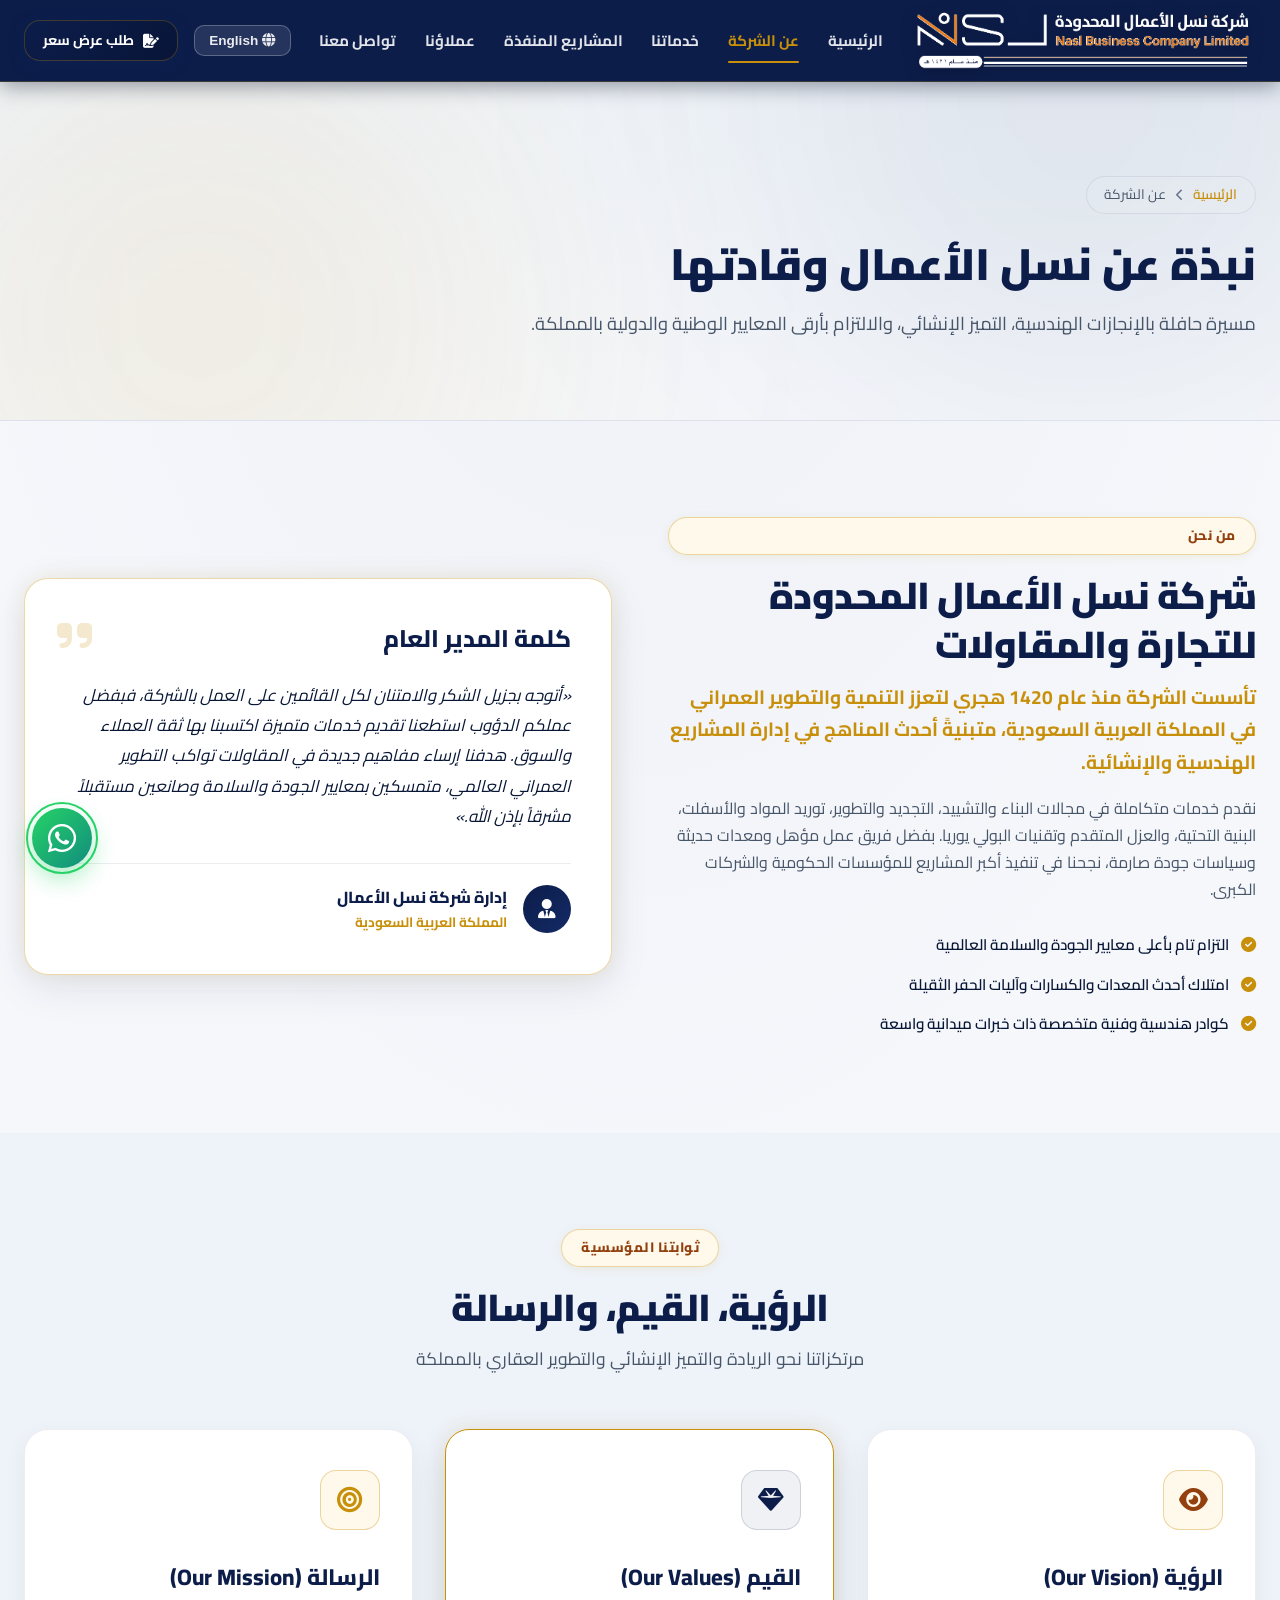
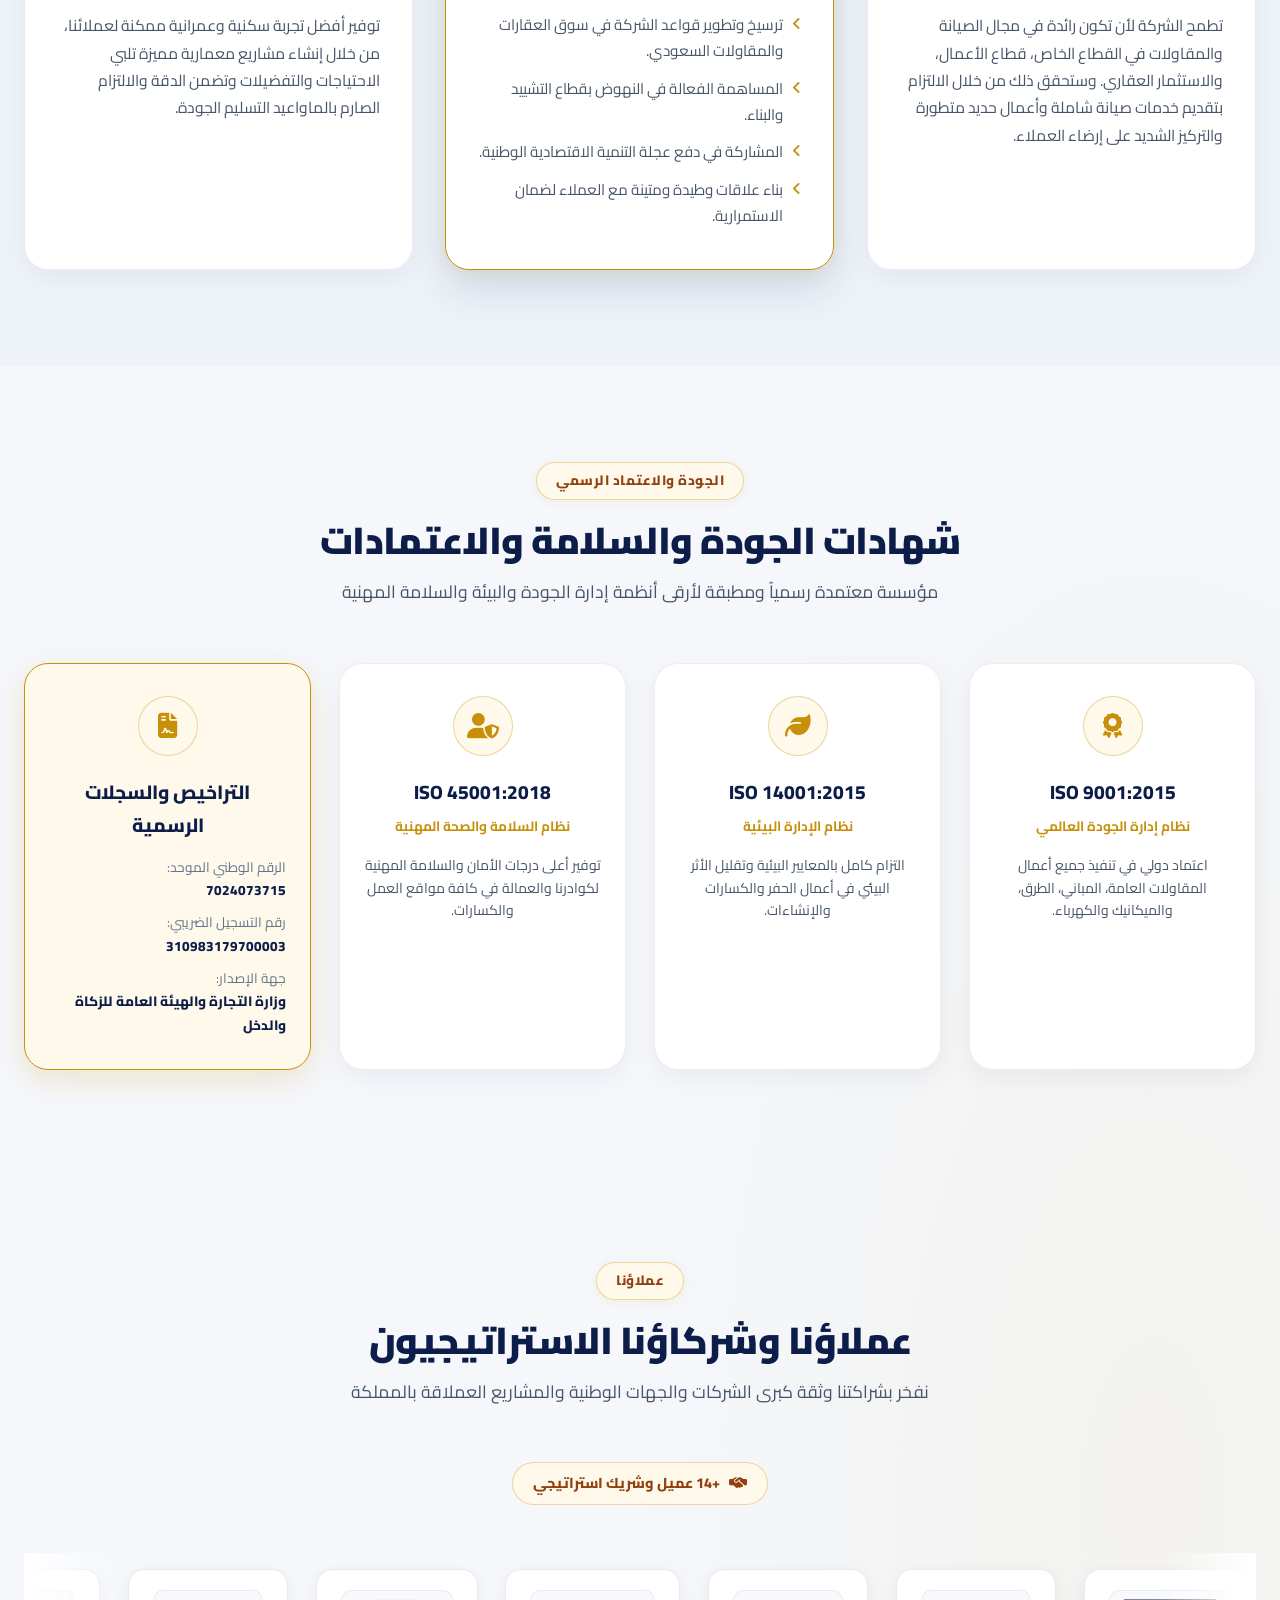
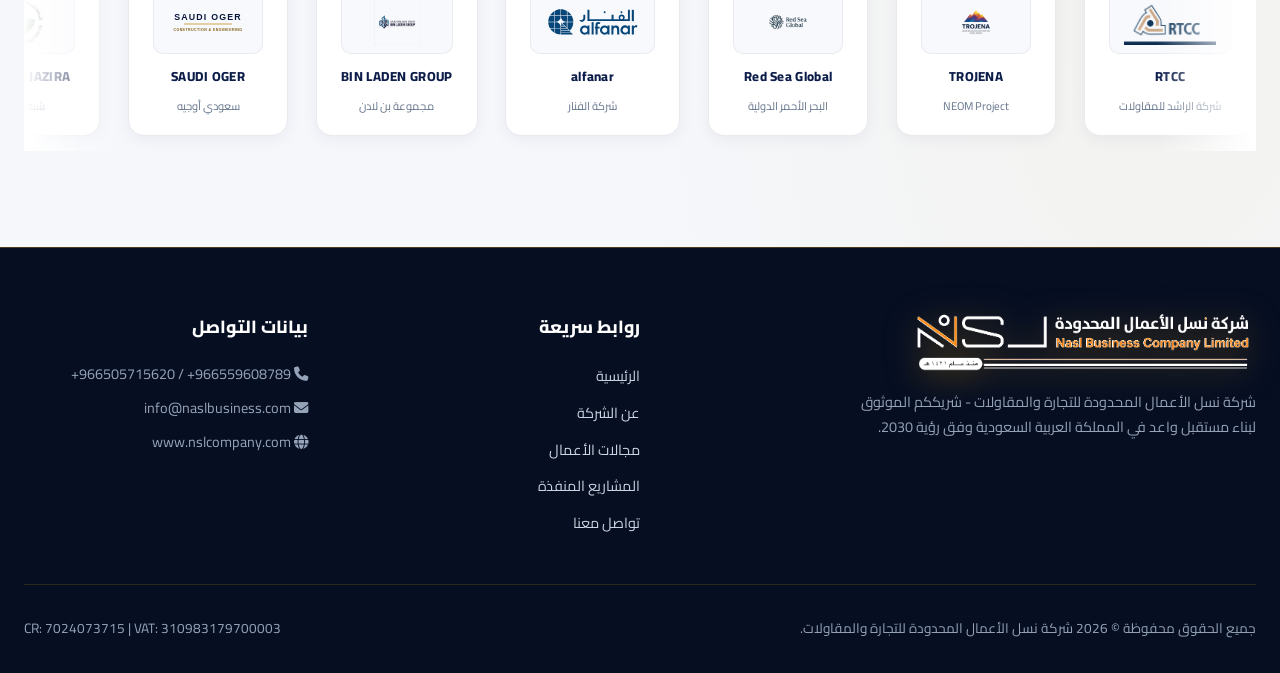
==== commit 1d325b54: "update: new images doors/bedrooms/kitchens/cabinets, logo transparent, Google verification" ====
--- a/about.html
+++ b/about.html
@@ -25,13 +25,13 @@
         <div class="nav-backdrop" id="navBackdrop"></div>
         <div class="container nav-container">
             <a href="index.html" class="brand-logo" aria-label="شركة نسل الأعمال المحدودة">
-                <img src="logo.png?v=3" alt="شركة نسل الأعمال المحدودة" class="site-logo-img">
+                <img src="logo.png?v=4" alt="شركة نسل الأعمال المحدودة" class="site-logo-img">
             </a>
 
             <nav class="main-nav" id="mainNav">
                 <div class="mobile-nav-header">
                     <div class="mobile-nav-brand">
-                        <img src="logo.png?v=3" alt="نسل الأعمال" class="mobile-nav-logo">
+                        <img src="logo.png?v=4" alt="نسل الأعمال" class="mobile-nav-logo">
                         <div class="mobile-brand-text">
                             <span class="mobile-brand-name">نسل الأعمال</span>
                             <span class="mobile-brand-sub">للتجارة والمقاولات</span>
@@ -475,7 +475,7 @@
             <div class="footer-top">
                 <div class="footer-brand">
                     <a href="index.html" class="brand-logo mb-3" aria-label="شركة نسل الأعمال المحدودة">
-                        <img src="logo.png?v=3" alt="شركة نسل الأعمال المحدودة" class="site-logo-img">
+                        <img src="logo.png?v=4" alt="شركة نسل الأعمال المحدودة" class="site-logo-img">
                     </a>
                     <p class="footer-desc" data-ar="شركة نسل الأعمال المحدودة للتجارة والمقاولات - شريككم الموثوق لبناء مستقبل واعد في المملكة العربية السعودية وفق رؤية 2030." data-en="NASL Business Company Ltd - Your trusted partner in building Saudi Arabia's future under Vision 2030.">
                         شركة نسل الأعمال المحدودة للتجارة والمقاولات - شريككم الموثوق لبناء مستقبل واعد في المملكة العربية السعودية وفق رؤية 2030.
--- a/styles.css
+++ b/styles.css
@@ -2146,6 +2146,83 @@
     display: grid;
     grid-template-columns: repeat(auto-fill, minmax(110px, 1fr));
     gap: 0.75rem;
+}
+
+/* --- Modal Subcategory Tabs --- */
+.modal-tabs-container {
+    display: flex;
+    flex-wrap: wrap;
+    gap: 0.5rem;
+    margin-bottom: 1.25rem;
+    background: rgba(12, 29, 74, 0.04);
+    padding: 0.5rem;
+    border-radius: var(--radius-md);
+    border: 1px solid rgba(12, 29, 74, 0.08);
+}
+
+.modal-tab-btn {
+    background: #ffffff;
+    border: 1px solid rgba(12, 29, 74, 0.1);
+    color: var(--primary-navy);
+    padding: 0.45rem 0.95rem;
+    border-radius: 9999px;
+    font-size: 0.85rem;
+    font-weight: 700;
+    cursor: pointer;
+    display: inline-flex;
+    align-items: center;
+    gap: 0.45rem;
+    transition: all 0.25s ease;
+    font-family: inherit;
+}
+
+.modal-tab-btn i {
+    color: var(--accent-gold);
+    font-size: 0.85rem;
+    transition: transform 0.2s ease;
+}
+
+.modal-tab-btn:hover {
+    background: var(--gold-badge-bg);
+    border-color: var(--accent-gold);
+    transform: translateY(-2px);
+}
+
+.modal-tab-btn.active {
+    background: var(--primary-navy);
+    color: #ffffff;
+    border-color: var(--primary-navy);
+    box-shadow: 0 4px 12px rgba(12, 29, 74, 0.2);
+}
+
+.modal-tab-btn.active i {
+    color: var(--accent-gold);
+}
+
+/* Service Card Subchips */
+.service-subchips {
+    display: flex;
+    flex-wrap: wrap;
+    gap: 0.4rem;
+    margin-bottom: 1rem;
+}
+
+.service-subchip {
+    display: inline-flex;
+    align-items: center;
+    gap: 0.3rem;
+    background: rgba(200, 144, 10, 0.08);
+    color: var(--primary-navy);
+    border: 1px solid rgba(200, 144, 10, 0.25);
+    border-radius: 6px;
+    padding: 0.2rem 0.55rem;
+    font-size: 0.78rem;
+    font-weight: 700;
+}
+
+.service-subchip i {
+    color: var(--accent-gold);
+    font-size: 0.75rem;
 }
 
 .modal-gallery-item {
